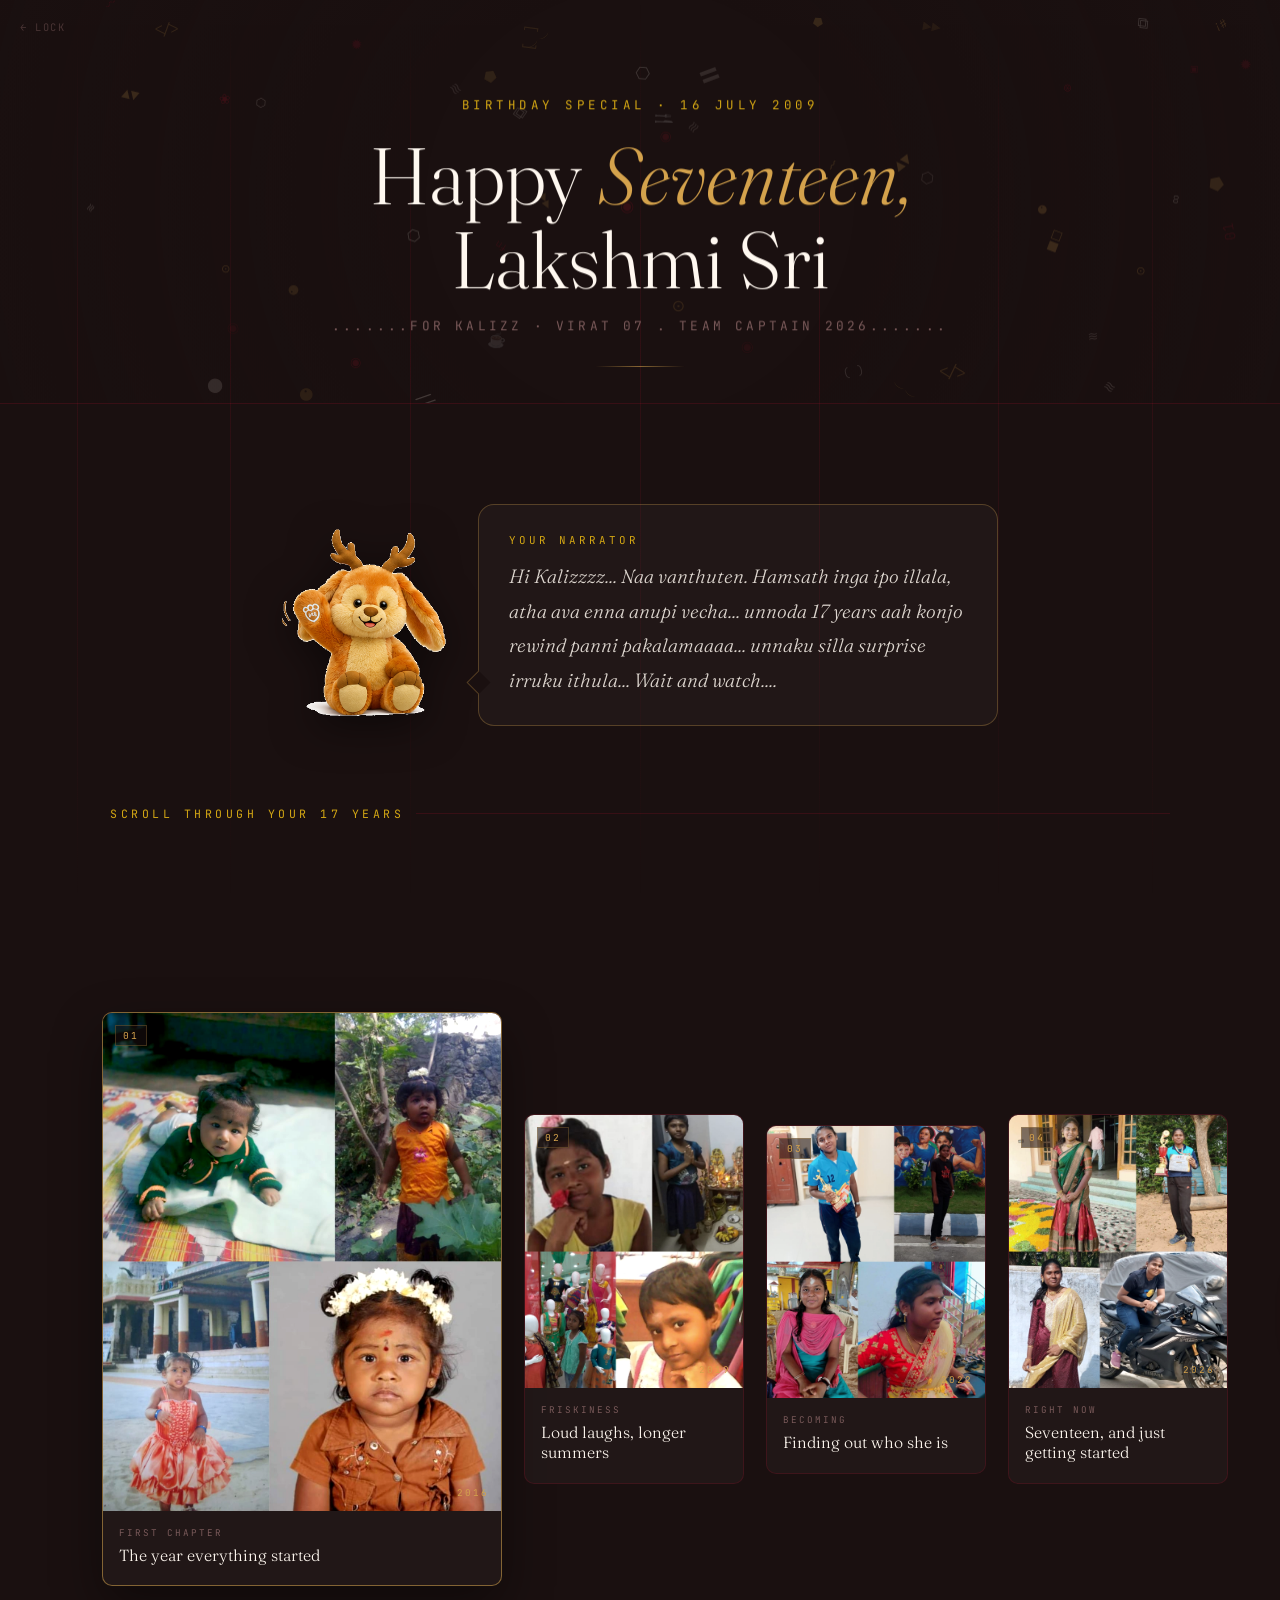
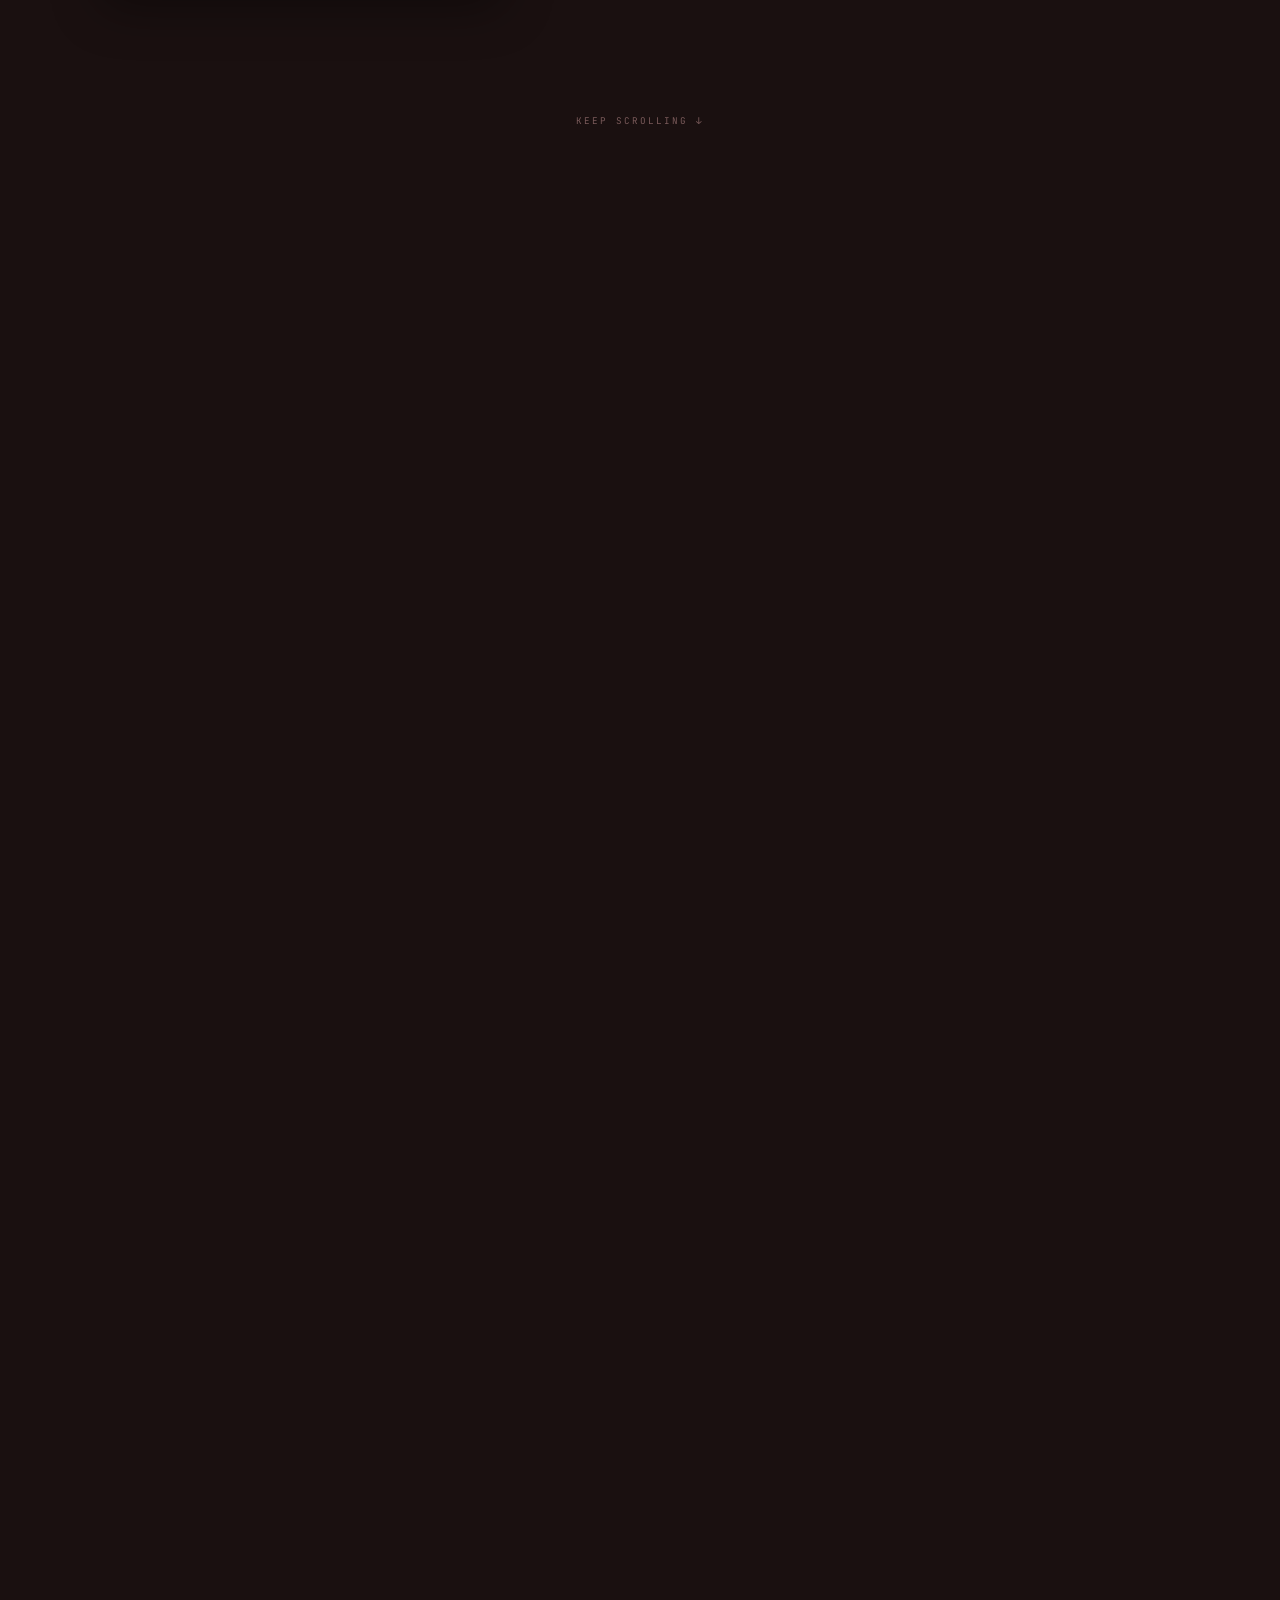
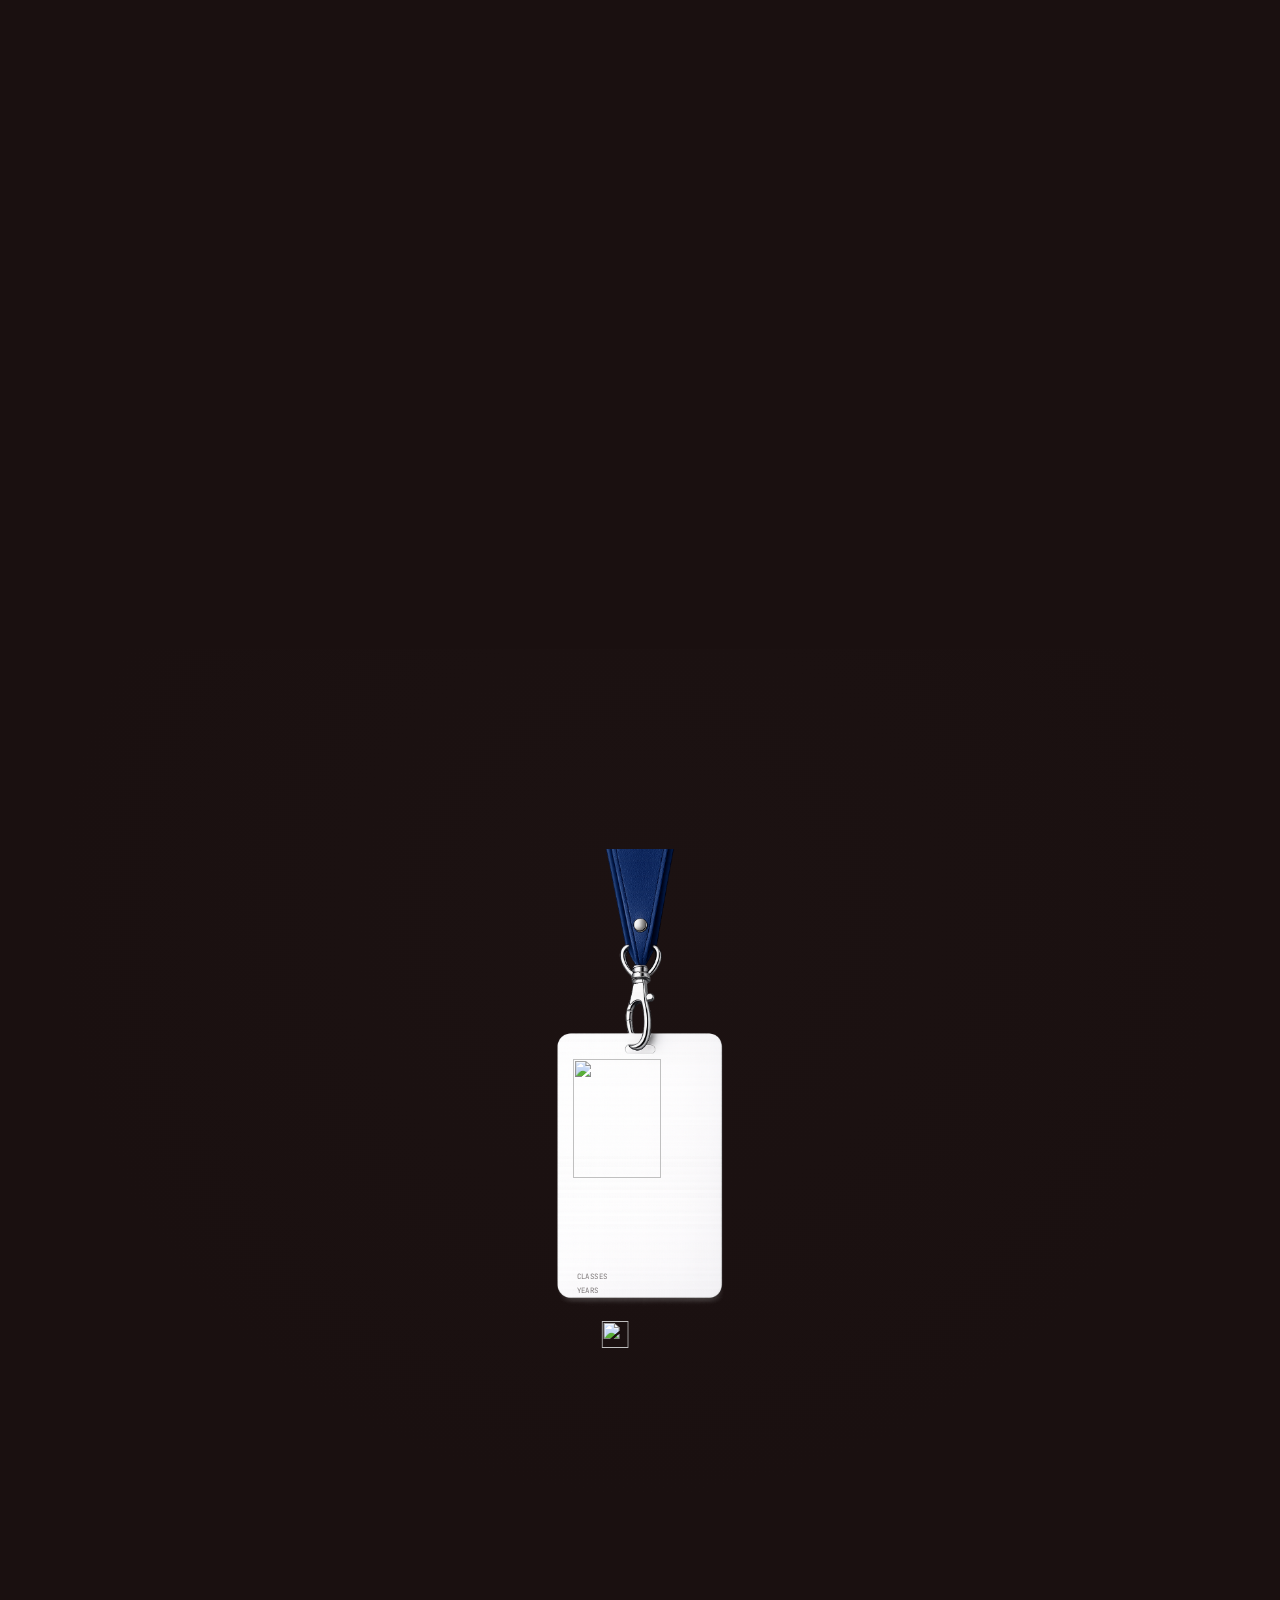
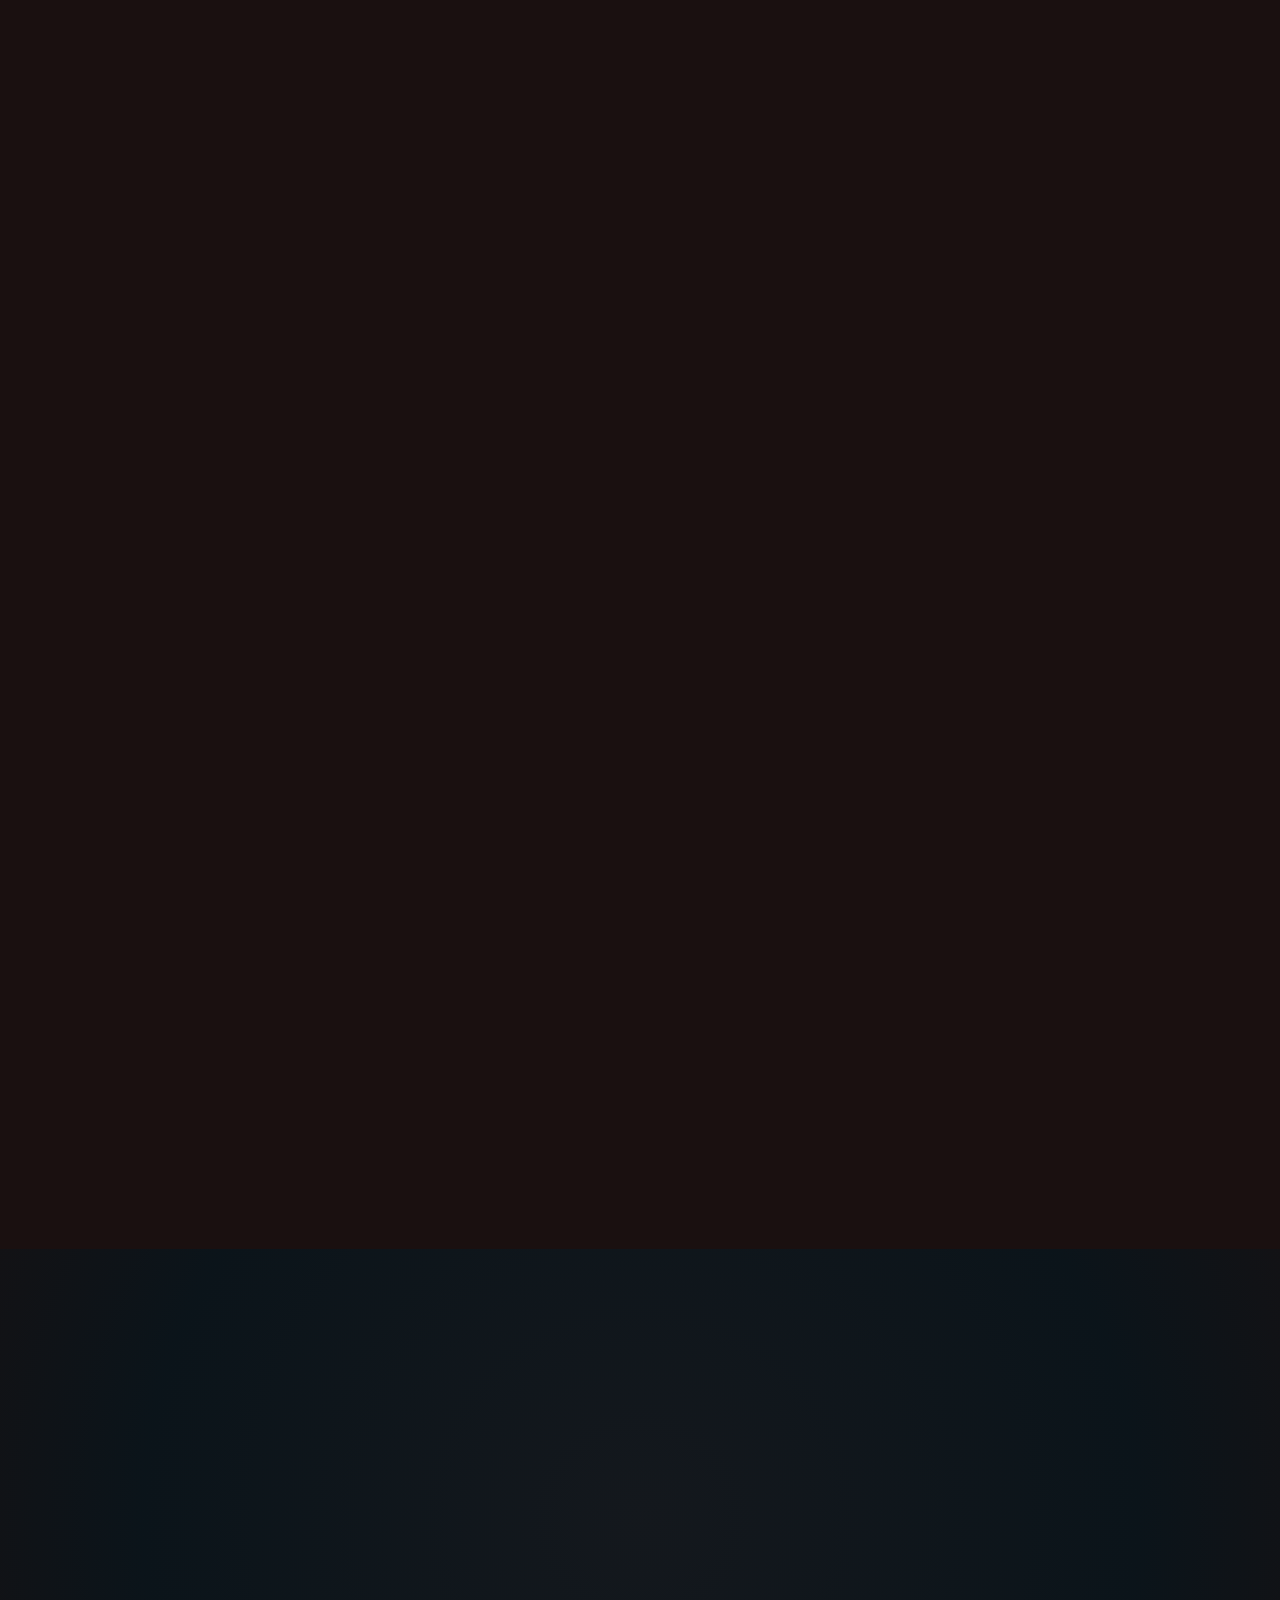
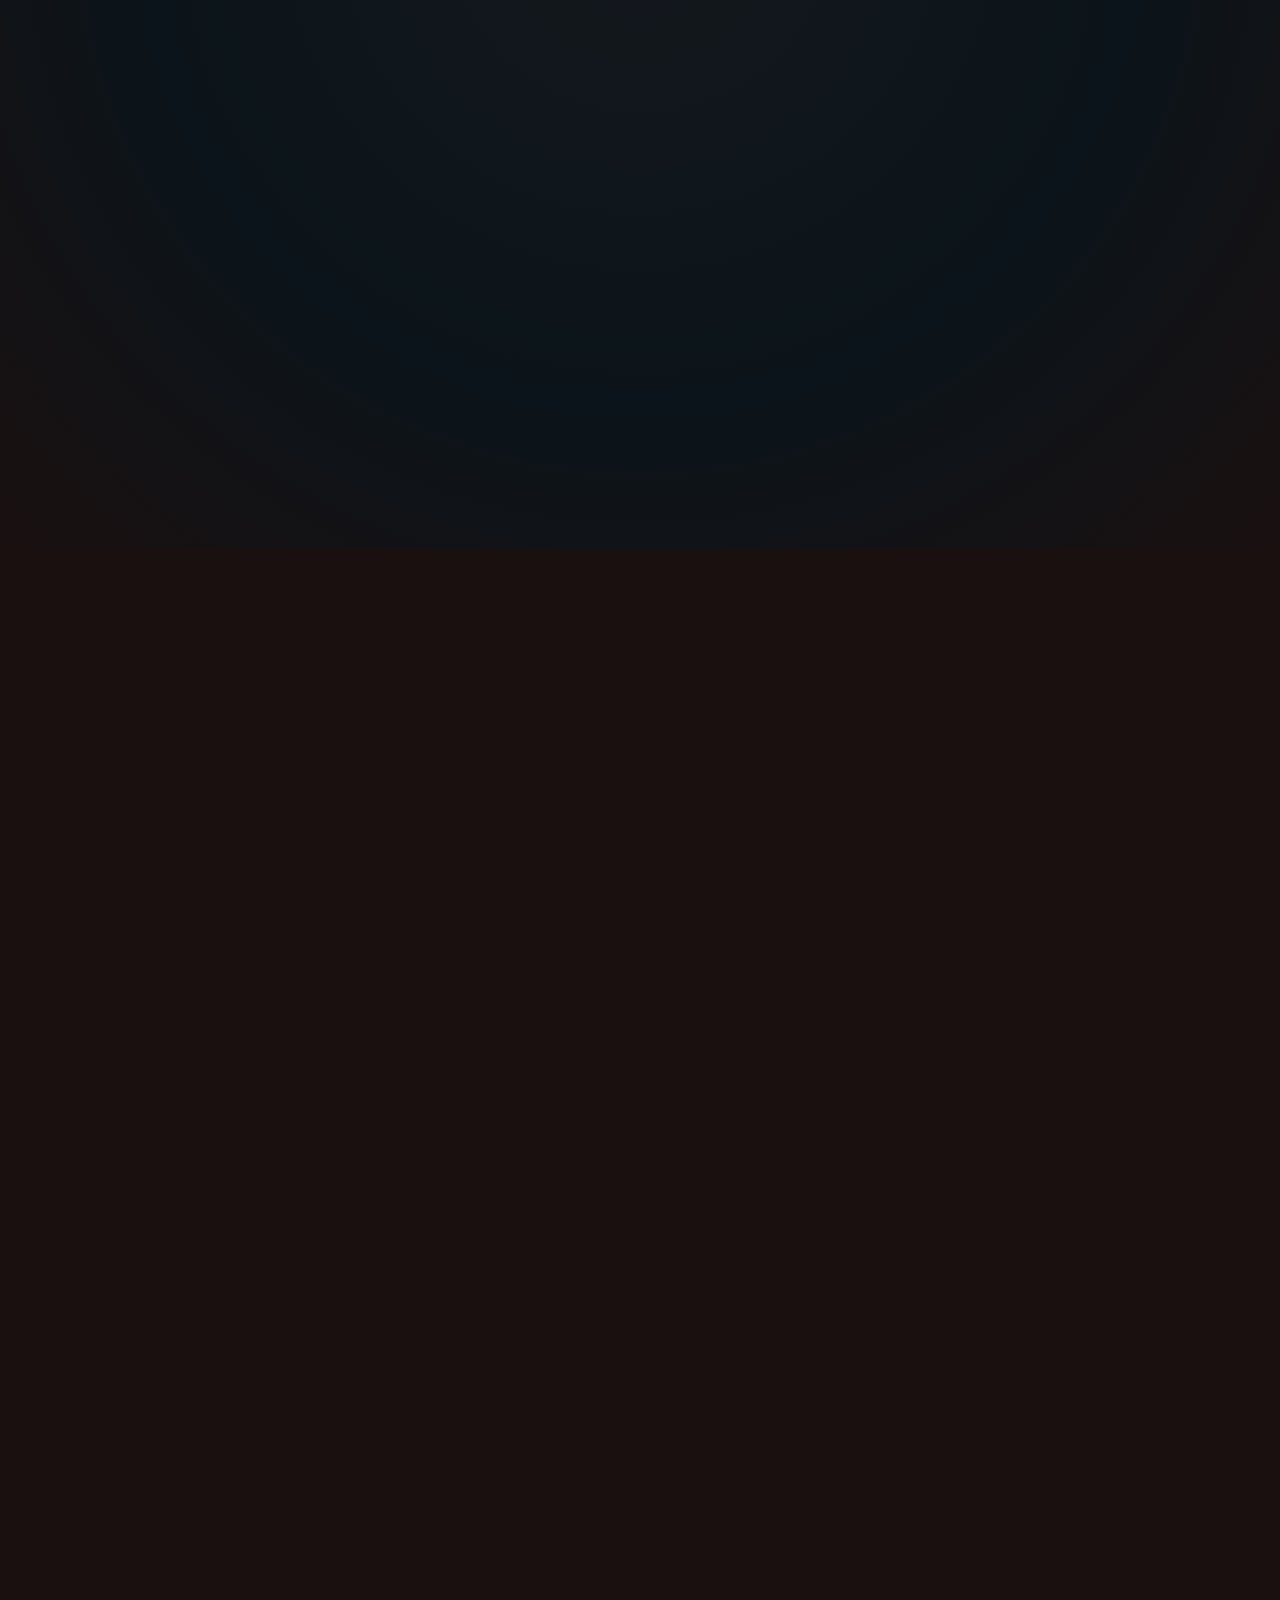
==== index.html @ 4087b94b "DRAFT12" ====
<!DOCTYPE html>
<html lang="en">
<head>
  <meta charset="UTF-8">
  <meta name="viewport" content="width=device-width, initial-scale=1.0">
  <title>Lakshmi Sri · Seventeen · Archive</title>
  <link rel="preconnect" href="https://fonts.googleapis.com">
  <link rel="preconnect" href="https://fonts.gstatic.com" crossorigin>
  <link href="https://fonts.googleapis.com/css2?family=Fraunces:ital,wght@0,300;0,400;1,300;1,400&family=JetBrains+Mono:wght@300;400&display=swap" rel="stylesheet">
  <style>
    * { margin: 0; padding: 0; box-sizing: border-box; }

    :root {
      --crimson:  #d4a714;
      --gold:     #D4A24C;
      --cream:    #FFF8F0;
      --dark:     #1a1010;
      --muted:    #7a5a5a;
      --sage:     #4F8F6A;
    }

    body {
      background: var(--dark);
      color: var(--cream);
      font-family: 'JetBrains Mono', monospace;
      min-height: 100vh;
      overflow-x: hidden;
    }

    /* ── Page fade in ── */
    body {
      animation: pageIn 0.8s ease both;
    }

    @keyframes pageIn {
      from { opacity: 0;  }
      to   { opacity: 1;  }
    }

    /* ── Ambient background threads ── */
    .bg-threads {
      position: fixed;
      inset: 0;
      pointer-events: none;
      z-index: 0;
    }

    .thread-line {
      position: absolute;
      width: 1px;
      background: linear-gradient(to bottom, transparent, rgba(179,18,46,0.15) 40%, rgba(179,18,46,0.08) 70%, transparent);
      animation: threadPulse 4s ease-in-out infinite;
    }

    @keyframes threadPulse {
      0%, 100% { opacity: 0.2; }
      50%       { opacity: 0.6; }
    }

    /* ── Header ── */
    header {
      position: relative;
      z-index: 10;
      text-align: center;
      padding: 80px 24px 52px;
      border-bottom: 1px solid rgba(179,18,46,0.2);
      overflow: hidden;
    }

    /* Canvas sits behind all header text */
    #header-canvas {
      position: absolute;
      inset: 0;
      width: 100%;
      height: 100%;
      z-index: 0;
      pointer-events: none; /* so text is still selectable */
    }

    /* All header text content sits above canvas */
    .header-inner {
      position: relative;
      z-index: 2;
      will-change: transform;
    }

    .header-eyebrow {
      font-size: 0.78rem;
      letter-spacing: 4.5px;
      text-transform: uppercase;
      color: var(--crimson);
      margin-bottom: 20px;
    }

    .header-title {
      font-family: 'Fraunces', Georgia, serif;
      font-size: clamp(2.8rem, 8vw, 5rem);
      font-weight: 300;
      color: var(--cream);
      line-height: 1.05;
      margin-bottom: 12px;
    }

    .header-title em {
      font-style: italic;
      color: var(--gold);
    }

    .header-sub {
      font-size: 0.8rem;
      letter-spacing: 3.2px;
      text-transform: uppercase;
      color: var(--muted);
      margin-top: 16px;
    }

    .header-divider {
      width: 90px;
      height: 1px;
      background: linear-gradient(to right, transparent, var(--gold), transparent);
      margin: 32px auto 0;
    }

    /* ── Main layout ── */
    main {
      position: relative;
      z-index: 10;
      max-width: 1140px;
      margin: 0 auto;
      padding: 76px 40px 120px;
    }

    /* ── Section label ── */
    .section-label {
      font-size: 0.72rem;
      letter-spacing: 3.5px;
      text-transform: uppercase;
      color: var(--crimson);
      margin-bottom: 34px;
      display: flex;
      align-items: center;
      gap: 12px;
    }

    .section-label::after {
      content: '';
      flex: 1;
      height: 1px;
      background: rgba(179,18,46,0.2);
    }

    /* ── Memory cards ── */
    .memory-grid {
      display: grid;
      grid-template-columns: repeat(auto-fill, minmax(320px, 1fr));
      gap: 28px;
      margin-bottom: 76px;
    }

    .memory-card {
      background: rgba(255,255,255,0.03);
      border: 1px solid rgba(179,18,46,0.2);
      border-radius: 12px;
      padding: 34px 32px;
      transition: border-color 0.3s, background 0.3s;
      position: relative;
      overflow: hidden;
      will-change: transform;
    }

    .memory-card::before {
      content: '';
      position: absolute;
      top: 0; left: 0;
      width: 2px;
      height: 100%;
      background: linear-gradient(to bottom, var(--crimson), transparent);
      opacity: 0;
      transition: opacity 0.3s;
    }

    .memory-card:hover {
      border-color: rgba(212,162,76,0.4);
      background: rgba(255,255,255,0.05);
    }

    .memory-card:hover::before { opacity: 1; }

    .card-number {
      font-size: 0.7rem;
      color: rgba(212,162,76,0.45);
      letter-spacing: 2.4px;
      margin-bottom: 16px;
    }

    .card-title {
      font-family: 'Fraunces', Georgia, serif;
      font-size: 1.5rem;
      font-weight: 300;
      color: var(--cream);
      margin-bottom: 14px;
      line-height: 1.3;
    }

    .card-body {
      font-family: 'Fraunces', Georgia, serif;
      font-style: italic;
      font-weight: 300;
      font-size: 1.05rem;
      color: rgba(255,248,240,0.6);
      line-height: 1.75;
      letter-spacing: 0.2px;
    }

    /* ── Letter block ── */
    .letter-block {
      border: 1px solid rgba(212,162,76,0.2);
      border-radius: 12px;
      padding: 56px 52px;
      background: rgba(212,162,76,0.03);
      margin-bottom: 76px;
      position: relative;
      will-change: transform;
    }

    .letter-block::before {
      content: '"';
      font-family: 'Fraunces', Georgia, serif;
      font-size: 7rem;
      color: rgba(179,18,46,0.08);
      position: absolute;
      top: -12px;
      left: 24px;
      line-height: 1;
      pointer-events: none;
    }

    .letter-text {
      font-family: 'Fraunces', Georgia, serif;
      font-size: 1.3rem;
      font-weight: 300;
      font-style: italic;
      color: rgba(255,248,240,0.72);
      line-height: 2;
      position: relative;
      z-index: 1;
    }

    .letter-sig {
      margin-top: 28px;
      font-size: 0.78rem;
      letter-spacing: 2.2px;
      color: var(--gold);
      text-align: right;
    }

    /* ── Timeline ── */
    .timeline {
      display: flex;
      flex-direction: column;
      gap: 0;
      margin-bottom: 76px;
    }

    .timeline-item {
      display: grid;
      grid-template-columns: 100px 1px 1fr;
      gap: 0 26px;
      position: relative;
    }

    .timeline-item + .timeline-item .timeline-dot-col::before {
      content: '';
      display: block;
      height: 100%;
      width: 1px;
      background: rgba(179,18,46,0.2);
      position: absolute;
      top: 0; left: 50%;
    }

    .timeline-year {
      font-size: 0.78rem;
      color: var(--muted);
      letter-spacing: 1.2px;
      padding: 6px 0;
      text-align: right;
    }

    .timeline-dot-col {
      display: flex;
      flex-direction: column;
      align-items: center;
      position: relative;
    }

    .timeline-dot {
      width: 9px;
      height: 9px;
      border-radius: 50%;
      background: var(--crimson);
      flex-shrink: 0;
      margin-top: 8px;
      z-index: 1;
    }

    .timeline-line {
      flex: 1;
      width: 1px;
      background: rgba(179,18,46,0.2);
    }

    .timeline-content {
      padding: 4px 0 40px;
      will-change: transform;
    }

    .timeline-title {
      font-family: 'Fraunces', Georgia, serif;
      font-size: 1.3rem;
      font-weight: 300;
      color: var(--cream);
      margin-bottom: 8px;
    }

    .timeline-note {
      font-size: 0.9rem;
      color: rgba(255,248,240,0.45);
      line-height: 1.75;
    }

    /* ── Footer ── */
    footer {
      position: relative;
      z-index: 10;
      text-align: center;
      padding: 32px 24px;
      border-top: 1px solid rgba(179,18,46,0.15);
    }

    .footer-text {
      font-size: 0.62rem;
      color: rgba(122,90,90,0.4);
      letter-spacing: 2px;
      text-transform: uppercase;
    }

    .footer-text span {
      color: rgba(212,162,76,0.35);
    }

    /* ── Back link ── */
    .back-link {
      position: fixed;
      top: 20px;
      left: 20px;
      z-index: 20;
      font-size: 0.65rem;
      color: rgba(122,90,90,0.5);
      text-decoration: none;
      letter-spacing: 1.5px;
      text-transform: uppercase;
      transition: color 0.2s;
    }

    .back-link:hover { color: var(--gold); }

    /* ── Video Section ── */
    .video-section {
      position: relative;
      z-index: 10;
      width: 100%;
      height: 100vh;
      background: #000;
      display: flex;
      align-items: center;
      justify-content: center;
      overflow: hidden;
    }

    .video-wrapper {
      position: relative;
      width: 100%;
      height: 100%;
      overflow: hidden;
    }

    .video-wrapper iframe {
      position: absolute;
      top: 50%;
      left: 50%;
      width: 100vw;
      height: 56.25vw;
      min-height: 100vh;
      min-width: 177.78vh;
      transform: translate(-50%, -50%);
      border: none;
      overflow: hidden;
    }

    /* ── Jackalope Narrator Section ── */
    .narrator-section {
      position: relative;
      z-index: 10;
      max-width: 1140px;
      margin: 0 auto;
      padding: 100px 40px 80px;
      display: flex;
      align-items: flex-end;
      justify-content: center;
      gap: 26px;
      flex-wrap: wrap;
    }

    .narrator-figure {
      flex-shrink: 0;
      width: 170px;
      height: 206px;
      position: relative;
      opacity: 0;
      transform: translateX(-60px) translateY(30px) rotate(-6deg);
      transition: opacity 0.9s cubic-bezier(0.22, 1, 0.36, 1),
                  transform 0.9s cubic-bezier(0.22, 1, 0.36, 1);
    }

    .narrator-section.in-view .narrator-figure {
      opacity: 1;
      transform: translateX(0) translateY(0) rotate(0deg);
    }

    .narrator-figure img {
      width: 100%;
      height: 100%;
      object-fit: contain;
      filter: drop-shadow(0 10px 20px rgba(0,0,0,0.5));
      animation: narratorBob 3.4s ease-in-out infinite;
      animation-play-state: paused;
    }

    .narrator-section.in-view .narrator-figure img {
      animation-play-state: running;
    }

    @keyframes narratorBob {
      0%, 100% { transform: translateY(0) rotate(-1.5deg); }
      50%       { transform: translateY(-8px) rotate(1.5deg); }
    }

    .narrator-bubble {
      position: relative;
      max-width: 520px;
      background: rgba(255,255,255,0.03);
      border: 1px solid rgba(212,162,76,0.3);
      border-radius: 16px;
      padding: 28px 30px;
      opacity: 0;
      transform: translateX(40px) translateY(20px);
      transition: opacity 0.9s cubic-bezier(0.22, 1, 0.36, 1) 0.2s,
                  transform 0.9s cubic-bezier(0.22, 1, 0.36, 1) 0.2s;
    }

    .narrator-section.in-view .narrator-bubble {
      opacity: 1;
      transform: translateX(0) translateY(0);
    }

    .narrator-bubble::before {
      content: '';
      position: absolute;
      left: -9px;
      bottom: 34px;
      width: 16px;
      height: 16px;
      background: var(--dark);
      border-left: 1px solid rgba(212,162,76,0.3);
      border-bottom: 1px solid rgba(212,162,76,0.3);
      transform: rotate(45deg);
    }

    .narrator-label {
      font-size: 0.68rem;
      letter-spacing: 3px;
      text-transform: uppercase;
      color: var(--crimson);
      margin-bottom: 12px;
    }

    .narrator-text {
      font-family: 'Fraunces', Georgia, serif;
      font-size: 1.2rem;
      font-weight: 300;
      font-style: italic;
      color: rgba(255,248,240,0.85);
      line-height: 1.8;
    }

    @media (max-width: 560px) {
      .narrator-section {
        flex-direction: column;
        align-items: center;
        padding: 70px 20px 50px;
      }
      .narrator-figure {
        transform: translateY(30px) scale(0.9);
      }
      .narrator-section.in-view .narrator-figure {
        transform: translateY(0) scale(1);
      }
      .narrator-bubble {
        transform: translateY(20px);
      }
      .narrator-section.in-view .narrator-bubble {
        transform: translateY(0);
      }
      .narrator-bubble::before {
        left: 50%;
        top: -9px;
        bottom: auto;
        margin-left: -8px;
        border-left: 1px solid rgba(212,162,76,0.3);
        border-bottom: none;
        border-top: 1px solid rgba(212,162,76,0.3);
        transform: rotate(45deg);
      }
    }

    @media (max-width: 480px) {
      .letter-block { padding: 28px 20px; }
      .timeline-item { grid-template-columns: 56px 1px 1fr; }
    }

    /* ── Photo Gallery Section: pinned, scroll-driven horizontal reel ── */
    .gallery-section {
      margin-bottom: 0;
    }

    .gallery-pin {
      position: relative;
      z-index: 5;
    }

    .gallery-sticky {
      position: sticky;
      top: 0;
      height: 100vh;
      width: 100%;
      overflow: hidden;
      display: flex;
      align-items: center;
      opacity: 0;
      transition: opacity 0.6s ease;
    }

    .gallery-sticky.awake {
      opacity: 1;
    }

    .gallery-track {
      display: flex;
      align-items: center;
      gap: 22px;
      padding: 0 8vw;
      will-change: transform;
    }

    .photo-card {
      flex: 0 0 auto;
      width: clamp(150px, 34vw, 220px);
      background: rgba(255,255,255,0.03);
      border: 1px solid rgba(179,18,46,0.2);
      border-radius: 10px;
      overflow: hidden;
      transition: width 0.6s cubic-bezier(0.22, 1, 0.36, 1),
                  border-color 0.4s ease,
                  box-shadow 0.4s ease;
    }

    .photo-card.active {
      width: clamp(240px, 58vw, 400px);
      border-color: rgba(212,162,76,0.55);
      box-shadow: 0 20px 50px rgba(0,0,0,0.4);
    }

    .photo-frame {
      position: relative;
      aspect-ratio: 4/5;
      overflow: hidden;
      background: linear-gradient(160deg, rgba(179,18,46,0.25), rgba(26,16,16,0.9));
    }

    .photo-frame img {
      width: 100%;
      height: 100%;
      object-fit: cover;
      display: block;
      filter: saturate(0.85) contrast(1.05);
      transition: filter 0.6s ease;
    }

    .photo-card.active .photo-frame img {
      filter: saturate(1) contrast(1.1);
    }

    .photo-idx {
      position: absolute;
      top: 12px;
      left: 12px;
      font-size: 0.6rem;
      letter-spacing: 2px;
      color: var(--gold);
      background: rgba(26,16,16,0.55);
      padding: 3px 7px;
      border: 1px solid rgba(212,162,76,0.25);
    }

    .photo-year {
      position: absolute;
      bottom: 12px;
      right: 12px;
      font-size: 0.58rem;
      letter-spacing: 2px;
      text-transform: uppercase;
      color: var(--gold);
    }

    .photo-caption {
      padding: 16px 16px 20px;
    }

    .photo-caption .tag {
      font-size: 0.58rem;
      letter-spacing: 2px;
      text-transform: uppercase;
      color: var(--muted);
      display: block;
      margin-bottom: 6px;
    }

    .photo-caption h3 {
      font-family: 'Fraunces', Georgia, serif;
      font-weight: 300;
      font-size: 1rem;
      line-height: 1.3;
      color: var(--cream);
    }

    .gallery-hint {
      position: absolute;
      left: 0;
      right: 0;
      bottom: 22px;
      text-align: center;
      font-size: 0.58rem;
      letter-spacing: 2px;
      text-transform: uppercase;
      color: var(--muted);
      animation: hintPulse 2.4s ease-in-out infinite;
      pointer-events: none;
    }

    @keyframes hintPulse {
      0%, 100% { opacity: 0.4; }
      50%      { opacity: 0.9; }
    }

    /* ── Gift box: last item in the gallery track ── */
    .gift-card {
      flex: 0 0 auto;
      width: clamp(150px, 34vw, 220px);
      display: flex;
      flex-direction: column;
      align-items: center;
      justify-content: center;
      gap: 16px;
      transition: width 0.6s cubic-bezier(0.22, 1, 0.36, 1);
    }

    .gift-card.active {
      width: clamp(240px, 58vw, 400px);
    }

    .gift-box {
      position: relative;
      width: 118px;
      height: 112px;
      background: none;
      border: none;
      padding: 0;
      cursor: pointer;
      -webkit-tap-highlight-color: transparent;
      transition: transform 0.6s cubic-bezier(0.22, 1, 0.36, 1);
    }

    .gift-card.active .gift-box {
      transform: scale(1.45);
    }

    .gift-base {
      position: absolute;
      left: 0; right: 0; bottom: 0;
      height: 72px;
      background: linear-gradient(160deg, var(--crimson), #7a0c1f);
      border: 1px solid rgba(212,162,76,0.4);
      border-radius: 6px;
      box-shadow: 0 10px 24px rgba(179,18,46,0.25);
      transition: transform 0.3s ease;
    }

    .gift-lid {
      position: absolute;
      left: -6px; right: -6px;
      top: 26px;
      height: 22px;
      background: linear-gradient(160deg, #c8163a, var(--crimson));
      border: 1px solid rgba(212,162,76,0.5);
      border-radius: 6px;
      transform-origin: 50% 100%;
      transition: transform 0.5s cubic-bezier(0.34,1.56,0.64,1), opacity 0.4s ease;
    }

    .gift-ribbon-v {
      position: absolute;
      left: 50%; top: 26px; bottom: 0;
      width: 10px;
      margin-left: -5px;
      background: var(--gold);
      opacity: 0.9;
    }

    .gift-ribbon-h {
      position: absolute;
      left: 0; right: 0; top: 32px;
      height: 10px;
      background: var(--gold);
      opacity: 0.9;
    }

    .gift-bow {
      position: absolute;
      left: 50%; top: 6px;
      width: 30px; height: 18px;
      margin-left: -15px;
    }
    .gift-bow::before,
    .gift-bow::after {
      content: '';
      position: absolute;
      top: 0;
      width: 15px; height: 15px;
      background: var(--gold);
      border-radius: 50% 50% 50% 0;
    }
    .gift-bow::before { left: 0; transform: rotate(-45deg); }
    .gift-bow::after { right: 0; transform: rotate(45deg) scaleX(-1); }

    .gift-box:hover .gift-base,
    .gift-box:focus-visible .gift-base { transform: translateY(-3px); }

    .gift-box:hover .gift-lid,
    .gift-box:focus-visible .gift-lid { transform: translateY(-4px) rotate(-6deg); }

    .gift-box.opened .gift-lid {
      transform: translateY(-50px) rotate(-38deg);
      opacity: 0;
    }

    .gift-box.opened .gift-base {
      animation: giftPop 0.5s ease;
    }

    @keyframes giftPop {
      0%   { transform: scale(1); }
      40%  { transform: scale(1.06); }
      100% { transform: scale(1); }
    }

    .gift-hint {
      font-size: 0.6rem;
      letter-spacing: 2px;
      text-transform: uppercase;
      color: var(--muted);
      text-align: center;
      animation: giftPulse 2.4s ease-in-out infinite;
    }

    @keyframes giftPulse {
      0%, 100% { opacity: 0.55; }
      50%      { opacity: 1; }
    }

    /* ── Gift video modal ── */
    .gift-modal {
      position: fixed;
      inset: 0;
      z-index: 100;
      display: flex;
      align-items: center;
      justify-content: center;
      padding: 24px;
      opacity: 0;
      pointer-events: none;
      transition: opacity 0.35s ease;
      overflow-y: auto;
    }

    .gift-modal.open {
      opacity: 1;
      pointer-events: auto;
    }

    .gift-modal-backdrop {
      position: fixed;
      inset: 0;
      background: rgba(10,4,4,0.82);
      backdrop-filter: blur(4px);
    }

    .gift-modal-panel {
      position: relative;
      z-index: 2;
      width: min(94vw, 900px);
      max-height: calc(100vh - 48px);
      overflow: auto;
      margin: auto;
      background: var(--dark);
      border: 1px solid rgba(212,162,76,0.35);
      border-radius: 12px;
      padding: 18px;
      display: flex;
      flex-direction: column;
      align-items: center;
      justify-content: center;
      transform: translateY(24px) scale(0.97);
      transition: transform 0.35s cubic-bezier(0.16,1,0.3,1);
    }

    /* new wrapper for the scrollable inner content */
    .gift-modal-inner {
      width: 100%;
      max-height: calc(100vh - 48px);
      overflow: auto;
      display: flex;
      flex-direction: column;
      align-items: center;
    }
    .gift-modal.open .gift-modal-panel {
      transform: translateY(0) scale(1);
    }

    .gift-modal-close {
      position: absolute;
      top: -14px;
      right: -14px;
      width: 32px; height: 32px;
      border-radius: 50%;
      background: var(--dark);
      border: 1px solid rgba(212,162,76,0.4);
      color: var(--cream);
      font-size: 0.8rem;
      cursor: pointer;
      display: flex;
      align-items: center;
      justify-content: center;
      transition: border-color 0.2s ease, color 0.2s ease;
    }

    .gift-modal-close:hover {
      border-color: var(--gold);
      color: var(--gold);
    }

    /* ── Gift video player wrapper ──
         The YouTube IFrame API replaces the inner #giftVideo div with
         its own <iframe>, and that generated iframe does NOT reliably
         inherit any class we put on the original div. So instead of
         styling the div directly, we size a stable wrapper around it
         and target "any iframe inside it" — this way it doesn't matter
         what attributes YouTube's own iframe ends up with. */
    .gift-video-wrap {
      position: relative;
      width: min(860px, 100%);
      height: min(60vh, calc(100vh - 210px));
      margin: 0 auto;
      border-radius: 8px;
      overflow: hidden;
      background: #000;
    }

    .gift-video-wrap video,
    .gift-video-wrap iframe {
      position: absolute;
      inset: 0;
      width: 100% !important;
      height: 100% !important;
      border: none;
      display: block;
      background: #000;
    }

    .sib-video-wrap {
  position: relative;
  width: 100%;
  height: 100%;
  border-radius: 16px;
  overflow: hidden;
  background: #000;
  box-shadow: 0 30px 70px rgba(0,0,0,0.6);
}
.sib-video-wrap iframe {
  position: absolute;
  inset: 0;
  width: 100% !important;
  height: 100% !important;
  border: none;
}

    .gift-video-wrap video {
      width: 100%;
      height: 100%;
      object-fit: cover;
      display: block;
    }

    .gift-modal-caption {
      margin-top: 14px;
      text-align: center;
      font-size: 0.62rem;
      letter-spacing: 2px;
      text-transform: uppercase;
      color: var(--muted);
    }

    /* ── Shared mute-toggle button style (gift box, family envelope, siblings flip) ── */
    .mute-toggle-btn {
      margin-top: 10px;
      background: rgba(212,162,76,0.12);
      border: 1px solid rgba(212,162,76,0.35);
      color: var(--gold);
      font-family: 'JetBrains Mono', monospace;
      font-size: 0.62rem;
      letter-spacing: 1.5px;
      text-transform: uppercase;
      padding: 8px 16px;
      border-radius: 20px;
      cursor: pointer;
      transition: background 0.2s, color 0.2s;
    }
    .mute-toggle-btn:hover { background: rgba(212,162,76,0.22); }
    .mute-toggle-btn.is-unmuted { color: var(--cream); border-color: rgba(255,248,240,0.4); }

    /* ══════════════════════════════════════════════════
       ── WhatsApp floating action button ──
       ══════════════════════════════════════════════════ */
    .wa-fab {
      position: fixed;
      right: 22px;
      bottom: 22px;
      width: 58px;
      height: 58px;
      border-radius: 50%;
      background: #25D366;
      border: none;
      display: flex;
      align-items: center;
      justify-content: center;
      cursor: pointer;
      z-index: 90;
      opacity: 0;
      transform: scale(0.4) translateY(20px);
      pointer-events: none;
      box-shadow: 0 6px 20px rgba(0,0,0,0.45);
      transition: opacity 0.5s cubic-bezier(0.16,1,0.3,1),
                  transform 0.5s cubic-bezier(0.16,1,0.3,1);
    }

    .wa-fab.show {
      opacity: 1;
      transform: scale(1) translateY(0);
      pointer-events: auto;
      animation: waFabPulse 2.4s ease-in-out infinite;
    }

    @keyframes waFabPulse {
      0%, 100% { box-shadow: 0 6px 20px rgba(0,0,0,0.45), 0 0 0 0 rgba(37,211,102,0.45); }
      50%      { box-shadow: 0 6px 20px rgba(0,0,0,0.45), 0 0 0 12px rgba(37,211,102,0); }
    }

    .wa-fab svg { width: 29px; height: 29px; }

    .wa-fab-badge {
      position: absolute;
      top: -3px; right: -3px;
      width: 17px; height: 17px;
      background: var(--crimson);
      border: 2px solid var(--dark);
      border-radius: 50%;
      font-size: 0.5rem;
      color: #fff;
      display: flex;
      align-items: center;
      justify-content: center;
      font-family: 'JetBrains Mono', monospace;
    }

    /* ══════════════════════════════════════════════════
       ── Cinematic scroll-driven story section ──
       ══════════════════════════════════════════════════ */
    .story-section {
      position: relative;
      z-index: 10;
    }

    .story-pin {
      position: relative;
      height: 860vh;
    }

    .story-sticky {
      position: sticky;
      top: 0;
      height: 100vh;
      width: 100%;
      overflow: hidden;
      background: radial-gradient(ellipse at 50% 30%, #14181d 0%, #0b141a 55%, var(--dark) 100%);
    }

    .story-layer {
      position: absolute;
      inset: 0;
      display: flex;
      align-items: center;
      justify-content: center;
    }

    .story-flash-group {
      display: flex;
      align-items: center;
      gap: 22px;
      opacity: 0;
      transform: translateY(24px) scale(0.92);
    }

    .flash-card {
      display: flex;
      align-items: center;
      gap: 14px;
      background: #202c33;
      border-radius: 16px;
      padding: 16px 22px;
      box-shadow: 0 20px 50px rgba(0,0,0,0.5);
      border: 1px solid rgba(255,255,255,0.06);
    }

    .flash-icon {
      width: 44px; height: 44px;
      border-radius: 50%;
      background: #25D366;
      display: flex;
      align-items: center;
      justify-content: center;
      flex-shrink: 0;
    }

    .flash-icon svg { width: 24px; height: 24px; fill: #fff; }

    .flash-text .flash-title {
      color: #fff;
      font-family: 'Fraunces', Georgia, serif;
      font-size: 1.02rem;
      font-weight: 600;
      margin-bottom: 3px;
      white-space: nowrap;
    }

    .flash-text .flash-sub {
      color: #8696a0;
      font-size: 0.72rem;
      letter-spacing: 0.5px;
    }

    .volleyball-wrap {
      width: 76px;
      height: 76px;
      position: relative;
    }

    .volleyball-cursor {
      width: 100%;
      height: 100%;
      position: relative;
    }

    .volleyball {
      width: 100%;
      height: 100%;
      position: relative;
      display: flex;
      align-items: center;
      justify-content: center;
      filter: drop-shadow(0 12px 24px rgba(0, 0, 0, 0.5));
    }

    .volleyball img,
    .volleyball-img {
      width: 100%;
      height: 100%;
      display: block;
      object-fit: contain;
      pointer-events: none;
      user-select: none;
      -webkit-user-drag: none;
      will-change: transform;
    }

    .wa-chat-screen {
      position: relative;
      z-index: 1;
      width: min(680px, 94vw);
      max-height: min(88vh, 820px);
      display: flex;
      flex-direction: column;
      border-radius: 16px;
      overflow: hidden;
      background: #0b141a;
      box-shadow: 0 30px 90px rgba(0,0,0,0.6);
      opacity: 0;
      transform: translateY(30px) scale(0.96);
    }

    .wa-chat-header {
      display: flex;
      align-items: center;
      gap: 14px;
      background: #202c33;
      padding: 14px 18px;
      border-bottom: 1px solid rgba(255,255,255,0.06);
      flex-shrink: 0;
    }

    .wa-chat-back {
      color: #8696a0;
      font-size: 1.3rem;
      line-height: 1;
      flex-shrink: 0;
    }

    .wa-chat-avatar {
      width: 42px;
      height: 42px;
      border-radius: 50%;
      overflow: hidden;
      flex-shrink: 0;
      background: linear-gradient(160deg, var(--crimson), #7a0c1f);
      display: flex;
      align-items: center;
      justify-content: center;
    }

    .wa-chat-avatar img {
      width: 100%;
      height: 100%;
      object-fit: contain;
      padding: 7px;
    }

    .wa-chat-titles {
      flex: 1;
      min-width: 0;
    }

    .wa-chat-title {
      font-family: 'Fraunces', Georgia, serif;
      font-size: 1.02rem;
      font-weight: 600;
      color: #fff;
      white-space: nowrap;
      overflow: hidden;
      text-overflow: ellipsis;
    }

    .wa-chat-sub {
      font-size: 0.7rem;
      color: #8696a0;
      margin-top: 2px;
      white-space: nowrap;
      overflow: hidden;
      text-overflow: ellipsis;
    }

    .wa-chat-icons {
      display: flex;
      gap: 18px;
      flex-shrink: 0;
    }

    .wa-chat-icons svg { width: 19px; height: 19px; fill: #8696a0; }

    .wa-chat-body {
      padding: 26px 24px;
      display: flex;
      flex-direction: column;
      gap: 22px;
      background:
        linear-gradient(rgba(11,20,26,0.95), rgba(11,20,26,0.95)),
        repeating-linear-gradient(135deg, rgba(255,255,255,0.012) 0 2px, transparent 2px 42px);
      overflow-y: auto;
      overflow-x: hidden;
      overflow-anchor: none;
      scrollbar-width: thin;
      scrollbar-color: rgba(212,162,76,0.4) transparent;
    }

    .wa-chat-body::-webkit-scrollbar { width: 6px; }
    .wa-chat-body::-webkit-scrollbar-track { background: transparent; }
    .wa-chat-body::-webkit-scrollbar-thumb {
      background: rgba(212,162,76,0.35);
      border-radius: 3px;
    }

    .story-cards {
      display: flex;
      flex-direction: column;
      gap: 26px;
    }

    .story-card {
      display: flex;
      align-items: flex-start;
      gap: 14px;
      opacity: 0;
      transform: translateY(16px);
    }

    .story-dp {
      width: 56px; height: 56px;
      border-radius: 50%;
      overflow: hidden;
      flex-shrink: 0;
      border: 2px solid rgba(212,162,76,0.35);
      margin-top: 4px;
    }

    .story-dp img { width: 100%; height: 100%; object-fit: cover; }

    .story-bubble {
      position: relative;
      background: #202c33;
      border-radius: 14px;
      padding: 14px 18px;
      width: 74px;
      max-width: 100%;
      overflow: hidden;
      white-space: nowrap;
    }

    .story-bubble::before {
      content: '';
      position: absolute;
      left: -8px; top: 18px;
      border-top: 8px solid transparent;
      border-bottom: 8px solid transparent;
      border-right: 8px solid #202c33;
    }

    .story-bubble-name {
      font-family: 'Fraunces', Georgia, serif;
      font-weight: 600;
      color: var(--gold);
      font-size: 0.95rem;
      white-space: nowrap;
    }

    .story-bubble-text {
      font-family: 'JetBrains Mono', monospace;
      font-size: 0.82rem;
      line-height: 1.6;
      color: #d1d7db;
      opacity: 0;
      margin-top: 6px;
      white-space: normal;
    }

    .story-videos {
      position: relative;
      width: clamp(220px, 34vw, 420px);
      height: clamp(320px, 58vw, 620px);
    }

    .story-video {
      position: absolute;
      inset: 0;
      width: 100%;
      height: 100%;
      object-fit: cover;
      border-radius: 16px;
      box-shadow: 0 30px 70px rgba(0,0,0,0.6);
      opacity: 0;
      background: #000;
      transform: scale(0.35);
    }

    .wa-bg-figure {
      position: absolute;
      inset: 0;
      z-index: 0;
      pointer-events: none;
      opacity: 0;
      overflow: hidden;
    }

    .wa-bg-figure img {
      width: 100%;
      height: 100%;
      object-fit: cover;
      display: block;
    }

    @media (max-width: 560px) {
      .wa-chat-screen { width: 96vw; max-height: 82vh; }
      .story-videos { width: 62vw; height: 44vh; }
    }

    /* ── Siblings to Friends: pinned vertical scroll section ── */
    .siblings-section { position: relative; z-index: 10; }

    .siblings-pin { position: relative; height: 480vh; }

    .siblings-sticky {
      position: sticky;
      top: 0;
      height: 100vh;
      width: 100%;
      overflow: hidden;
      background: radial-gradient(ellipse at 50% 40%, #201313 0%, var(--dark) 70%);
      display: flex;
      align-items: center;
      justify-content: center;
    }

    .siblings-title-wrap {
      position: absolute;
      top: 28px;
      left: 0;
      right: 0;
      z-index: 3;
      text-align: center;
      padding: 0 24px;
    }

    .siblings-title {
      font-family: 'Fraunces', Georgia, serif;
      font-weight: 300;
      font-size: clamp(2.1rem, 6vw, 3.6rem);
      color: var(--cream);
      line-height: 1.1;
    }

    .siblings-title em { font-style: italic; color: var(--gold); }

    .siblings-subtitle {
      margin-top: 12px;
      font-size: 0.72rem;
      letter-spacing: 3.5px;
      text-transform: uppercase;
      color: var(--crimson);
      opacity: 0.85;
      transition: opacity 0.3s;
      background: rgba(26,16,16,0.55);
      display: inline-block;
      padding: 4px 14px;
      border-radius: 20px;
    }

    .siblings-columns {
      position: relative;
      z-index: 2;
      display: flex;
      gap: 20px;
      width: min(1000px, 92vw);
      height: 68vh;
      margin-top: 110px;
      overflow: hidden;
      mask-image: linear-gradient(to bottom, transparent, black 8%, black 94%, transparent);
      -webkit-mask-image: linear-gradient(to bottom, transparent, black 8%, black 94%, transparent);
    }

    .sib-col { flex: 1; display: flex; flex-direction: column; gap: 20px; will-change: transform; }
    .sib-col-mid { margin-top: -130px; }
    .sib-photo {
      flex-shrink: 0;
      width: 100%;
      aspect-ratio: 3/4;
      border-radius: 12px;
      overflow: hidden;
      border: 1px solid rgba(179,18,46,0.25);
      background: linear-gradient(160deg, rgba(179,18,46,0.2), rgba(26,16,16,0.9));
    }

    .sib-photo img { width: 100%; height: 100%; object-fit: cover; filter: saturate(0.85) contrast(1.05); }

    .siblings-video-stage {
      position: absolute;
      inset: 0;
      z-index: 4;
      display: flex;
      flex-direction: column;
      align-items: center;
      justify-content: center;
      gap: 22px;
      opacity: 0;
      pointer-events: none;
    }

    .siblings-video-title {
      font-family: 'Fraunces', Georgia, serif;
      font-weight: 300;
      font-size: clamp(1.8rem, 5vw, 3rem);
      color: var(--cream);
      text-align: center;
    }

    .siblings-video-title em { font-style: italic; color: var(--gold); }

    /* ── Siblings flip-card: video 1 plays, then flips in 3D to video 2 ── */
    .sib-flip {
      width: min(820px, 94vw);
      max-height: 78vh;
      aspect-ratio: 16/9;
      perspective: 1600px;
    }

    .sib-flip-inner {
      position: relative;
      width: 100%;
      height: 100%;
      transform-style: preserve-3d;
      transition: transform 1s cubic-bezier(0.65,0,0.35,1);
      border-radius: 16px;
      box-shadow: 0 30px 70px rgba(0,0,0,0.6);
    }

    .sib-flip-inner.flipped { transform: rotateY(180deg); }

    .sib-flip-face {
      position: absolute;
      inset: 0;
      width: 100%;
      height: 100%;
      object-fit: cover;
      border-radius: 16px;
      border: 1px solid rgba(212,162,76,0.3);
      background: #000;
      backface-visibility: hidden;
      cursor: pointer;
    }

    .sib-flip-back { transform: rotateY(180deg); }

    .siblings-video-hint {
      font-size: 0.6rem;
      letter-spacing: 2px;
      text-transform: uppercase;
      color: var(--muted);
    }

    @media (max-width: 640px) {
      .siblings-columns { gap: 12px; height: 60vh; width: 94vw; margin-top: 96px; }
      .sib-col { gap: 12px; }
      .sib-col-mid { margin-top: -75px; }
      .siblings-title-wrap { top: 20px; }
    }

    .final-video-section {
      position: relative;
      z-index: 10;
      width: 100%;
      height: 100vh;
      display: flex;
      align-items: center;
      justify-content: center;
      background: #000;
      overflow: hidden;
      padding: 0;
    }

   .final-video-inner {
      position: relative;
      width: 100%;
      height: 100%;
      display: flex;
      flex-direction: column;
      align-items: center;
      justify-content: center;
      gap: 20px;
      opacity: 0;
      transform: translateY(140px);
      transition: opacity 1.1s cubic-bezier(0.16,1,0.3,1),
                  transform 1.1s cubic-bezier(0.16,1,0.3,1);
    }

    .final-video-section.in-view .final-video-inner {
      opacity: 1;
      transform: translateY(0);
    }

    .final-video-label {
      position: absolute;
      top: 40px;
      left: 0;
      right: 0;
      z-index: 2;
      text-align: center;
      font-size: 0.72rem;
      letter-spacing: 3.5px;
      text-transform: uppercase;
      color: var(--gold);
    }

    .final-video-box {
      position: relative;
      width: min(720px, 92vw);
      max-height: 78vh;
      aspect-ratio: 16 / 9;
      border-radius: 12px;
      overflow: hidden;
      box-shadow: 0 30px 80px rgba(0,0,0,0.6);
      background: #000;
    }

    .final-video-wrap {
      position: absolute;
      inset: 0;
      width: 100%;
      height: 100%;
    }

    .final-video-wrap video {
      position: absolute;
      inset: 0;
      width: 100%;
      height: 100%;
      object-fit: contain;
      display: block;
      background: #000;
    }

    #finalMuteToggle {
  position: relative;
  z-index: 2;
}

    .final-replay-btn {
      position: absolute;
      inset: 0;
      width: 100%;
      height: 100%;
      background: rgba(0,0,0,0.55);
      border: none;
      display: flex;
      align-items: center;
      justify-content: center;
      cursor: pointer;
      opacity: 0;
      pointer-events: none;
      transition: opacity 0.3s ease;
    }

    .final-replay-btn.show {
      opacity: 1;
      pointer-events: auto;
    }

    .final-replay-btn svg {
      width: 56px;
      height: 56px;
      filter: drop-shadow(0 4px 12px rgba(0,0,0,0.5));
      transition: transform 0.2s ease;
    }

    .final-replay-btn:hover svg {
      transform: scale(1.1);
    }


    /* ── Family Constellation: envelope video trigger + modal ── */
    .fc-envelope {
      position: absolute;
      width: 130px; height: 88px;
      background: none; border: none; padding: 0; cursor: pointer;
      transform: rotate(var(--r,0deg));
      z-index: 3;
      -webkit-tap-highlight-color: transparent;
      animation: envelopeFloat 3.2s ease-in-out infinite;
    }

    @keyframes envelopeFloat {
      0%, 100% { transform: rotate(var(--r,0deg)) translateY(0); }
      50%      { transform: rotate(var(--r,0deg)) translateY(-10px); }
    }

    .fc-envelope:hover {
      animation-play-state: paused;
      transform: rotate(var(--r,0deg)) translateY(-14px);
      transition: transform 0.3s ease;
    }

    .fc-envelope-back {
      position: absolute; inset: 0;
      background: linear-gradient(160deg, #f3e2c0, var(--cream));
      border-radius: 4px;
      box-shadow: 0 20px 40px rgba(0,0,0,0.4);
    }
    .fc-envelope-flap {
      position: absolute; top: 0; left: 0; right: 0;
      height: 60%;
      background: linear-gradient(160deg, #e6cd9a, #f3e2c0);
      clip-path: polygon(0 0, 100% 0, 50% 100%);
      transform-origin: top center;
      transition: transform 0.7s cubic-bezier(0.34,1.56,0.64,1);
    }
    .fc-envelope.opened .fc-envelope-flap {
      transform: rotateX(180deg);
    }
    .fc-envelope-seal {
      position: absolute; top: 42%; left: 50%;
      width: 34px; height: 34px;
      margin: -17px 0 0 -17px;
      background: var(--crimson);
      border-radius: 50%;
      color: var(--gold);
      display: flex; align-items: center; justify-content: center;
      font-size: 0.9rem;
      box-shadow: 0 4px 10px rgba(0,0,0,0.35);
      transition: opacity 0.4s ease, transform 0.4s ease;
    }
    .fc-envelope.opened .fc-envelope-seal {
      opacity: 0; transform: scale(0.4);
    }
    .fc-envelope-label {
      position: absolute; bottom: -30px; left: 0; right: 0;
      text-align: center;
      font-family: 'Fraunces', monospace;
      font-size: 0.6rem; letter-spacing: 1.5px; text-transform: uppercase;
      color: var(--muted);
    }

    .fc-modal {
      position: fixed; inset: 0; z-index: 100;
      display: flex; align-items: center; justify-content: center;
      padding: 24px; opacity: 0; pointer-events: none;
      transition: opacity 0.35s ease;
    }
    .fc-modal.open { opacity: 1; pointer-events: auto; }
    .fc-modal-backdrop {
      position: fixed; inset: 0;
      background: rgba(10,4,4,0.82); backdrop-filter: blur(4px);
    }
    .fc-modal-panel {
      position: relative; z-index: 2;
      width: min(94vw, 700px);
      background: var(--dark);
      border: 1px solid rgba(212,162,76,0.35);
      border-radius: 12px; padding: 18px;
      display: flex; flex-direction: column; align-items: center;
      transform: translateY(24px) scale(0.97);
      transition: transform 0.35s cubic-bezier(0.16,1,0.3,1);
    }
    .fc-modal.open .fc-modal-panel { transform: translateY(0) scale(1); }
    .fc-video-wrap {
      position: relative;
      width: auto;
      max-width: 90%;
      max-height: 85vh;
      border-radius: 8px;
      overflow: hidden;
      background: #000;
      display: flex;
      align-items: center;
      justify-content: center;
    }

    .fc-video-wrap video {
      width: auto;
      height: auto;
      max-width: 100%;
      max-height: 85vh;
      object-fit: contain;
      display: block;
    }
    .fc-modal-caption {
      margin-top: 10px; font-size: 0.62rem; letter-spacing: 2px;
      text-transform: uppercase; color: var(--muted);
    }
    .fc-modal-close {
      position: absolute; top: -14px; right: -14px;
      width: 32px; height: 32px; border-radius: 50%;
      background: var(--dark); border: 1px solid rgba(212,162,76,0.4);
      color: var(--cream); cursor: pointer;
      display: flex; align-items: center; justify-content: center;
      transition: border-color 0.2s ease, color 0.2s ease;
    }
    .fc-modal-close:hover { border-color: var(--gold); color: var(--gold); }

    @media (max-width: 860px) {
      .fc-envelope { position: relative; margin: 0 auto 40px; top: 0 !important; left: 0 !important; }
    }
  </style>
</head>
<body>

  <!-- Ambient background -->
  <div class="bg-threads" id="bg-threads"></div>

  <a class="back-link" href="lock_screen.html">← lock</a>

  <!-- Header -->
  <header id="site-header">

    <canvas id="header-canvas"></canvas>

    <div class="header-inner parallax" data-speed="0.06">
      <div class="header-eyebrow">birthday special · 16 july 2009</div>
      <h1 class="header-title">Happy <em>Seventeen,</em><br>Lakshmi Sri</h1>
      <p class="header-sub">.......for kalizz · virat 07 . team captain 2026.......</p>
      <div class="header-divider"></div>
    </div>
  </header>

  <!-- ── Jackalope Narrator Section ── -->
  <section class="narrator-section" id="narrator-section">
    <div class="narrator-figure">
      <img src="assets/doll-wave.png" alt="Jackalope waving">
    </div>
    <div class="narrator-bubble">
      <div class="narrator-label">your narrator</div>
      <p class="narrator-text">Hi Kalizzzz... Naa vanthuten. Hamsath inga ipo illala, atha ava enna anupi vecha... unnoda 17 years aah konjo rewind panni pakalamaaaa... unnaku silla surprise irruku ithula... Wait and watch....</p>
    </div>
  </section>

  <!-- ── Photo Gallery Section (pinned, scroll-driven reel) ── -->
  <div class="section-label" style="max-width:1140px;margin:0 auto 28px;padding:0 40px;">Scroll through your 17 Years</div>
  <div class="gallery-pin" id="galleryPin">
    <div class="gallery-sticky" id="gallerySticky">
      <div class="gallery-track" id="galleryTrack">
        <div class="photo-card" data-role="photo">
          <div class="photo-frame">
            <img src="assets/0-5.jpeg" alt="Memory one">
            <span class="photo-idx">01</span>
            <span class="photo-year">2016</span>
          </div>
          <div class="photo-caption">
            <span class="tag">First chapter</span>
            <h3>The year everything started</h3>
          </div>
        </div>

        <div class="photo-card" data-role="photo">
          <div class="photo-frame">
            <img src="assets/6-10.jpeg" alt="Memory two">
            <span class="photo-idx">02</span>
            <span class="photo-year">2019</span>
          </div>
          <div class="photo-caption">
            <span class="tag">Friskiness</span>
            <h3>Loud laughs, longer summers</h3>
          </div>
        </div>

        <div class="photo-card" data-role="photo">
          <div class="photo-frame">
            <img src="assets/11-15.jpeg" alt="Memory three">
            <span class="photo-idx">03</span>
            <span class="photo-year">2022</span>
          </div>
          <div class="photo-caption">
            <span class="tag">Becoming</span>
            <h3>Finding out who she is</h3>
          </div>
        </div>

        <div class="photo-card" data-role="photo">
          <div class="photo-frame">
            <img src="assets/16-now.jpeg" alt="Memory four">
            <span class="photo-idx">04</span>
            <span class="photo-year">2026</span>
          </div>
          <div class="photo-caption">
            <span class="tag">Right now</span>
            <h3>Seventeen, and just getting started</h3>
          </div>
        </div>

        <!-- ── Gift box: the finale of the reel ── -->
        <div class="gift-card" id="giftCard" data-role="gift">
          <button class="gift-box" id="giftBox" aria-label="Open your birthday surprise">
            <span class="gift-bow"></span>
            <span class="gift-lid"></span>
            <span class="gift-base"></span>
            <span class="gift-ribbon-v"></span>
            <span class="gift-ribbon-h"></span>
          </button>
          <p class="gift-hint">tap for a surprise</p>
        </div>
      </div>

      <div class="gallery-hint">keep scrolling ↓</div>
    </div>
  </div>

  <!-- ── Gift video modal ── -->
  <div class="gift-modal" id="giftModal" aria-hidden="true">
    <div class="gift-modal-backdrop" id="giftModalBackdrop"></div>
    <div class="gift-modal-panel">
      <button class="gift-modal-close" id="giftModalClose" aria-label="Close">✕</button>
      <!-- The YouTube player is created here by JS via the IFrame API.
           #giftVideo is just the mount point YT.Player replaces with its
           own <iframe> — the surrounding .gift-video-wrap is what we
           actually size, since the generated iframe won't reliably keep
           any class we put on the original div. -->
      <div class="gift-video-wrap">
        <div id="giftVideo"></div>
      </div>
      <p class="gift-modal-caption" id="giftVideoCaption">wish 1 of 2</p>
    </div>
  </div>

  <!-- ── Narrator scroll reveal ── -->
  <script>
  (function() {
    const sections = ['narrator-section']
      .map(id => document.getElementById(id))
      .filter(Boolean);
    if (!sections.length) return;

    const observer = new IntersectionObserver((entries) => {
      entries.forEach(entry => {
        if (entry.isIntersecting) {
          entry.target.classList.add('in-view');
          observer.unobserve(entry.target);
        }
      });
    }, { threshold: 0.35 });

    sections.forEach(section => observer.observe(section));
  })();
  </script>

<!-- ══════════════════════════════════════════════════
     ── School Days: narrator → mascot → ID cards → video ──
     ══════════════════════════════════════════════════ -->
<section class="school-section" id="schoolSection">
  <div class="school-pin" id="schoolPin">
    <div class="school-sticky" id="schoolSticky">

      <!-- Part A: narrator reappears -->
      <div class="school-narrator" id="schoolNarrator">
        <div class="narrator-figure school-narrator-figure" id="schoolNarratorFigure">
          <img src="assets/wave.png" alt="Jackalope">
        </div>
        <div class="narrator-bubble school-narrator-bubble" id="schoolNarratorBubble">
          <div class="narrator-label">Naa vanthuten </div>
          <p class="narrator-text">First gift unnaku pudichi irrunthucha, ipo unnoda schoolssss ku polama</p>
        </div>
      </div>


      <!-- Part C + D: ID card + GIF, cycled by Part E -->
      <div class="school-id-inner" id="schoolIdInner">
        <div class="school-id-card" id="schoolIdCard">
          <img class="school-id-art" src="assets/mockup.png" alt="">

          <div class="school-id-photo-wrap">
            <img id="schoolIdPhoto" src="" alt="">
          </div>

          <div class="school-id-name" id="schoolIdName"></div>
          <div class="school-id-funny" id="schoolIdFunny"></div>

          <div class="school-id-rows">
            <div class="school-id-row"><span>Classes</span><span id="schoolIdClass"></span></div>
            <div class="school-id-row"><span>Years</span><span id="schoolIdYears"></span></div>
          </div>

          <div class="school-gif-slot" id="schoolGifSlot">
            <img id="schoolGifImg" src="" alt="">
          </div>
        </div>
      </div>

      <!-- Part F: full-screen video finale -->
     <!-- Part F: vertical "shorts style" video finale -->
 <div class="school-video-stage" id="schoolVideoStage">
  <div class="school-video-box">
    <div class="school-video-wrap">
      <div id="schoolVideo"></div>
    </div>
  </div>
  <button class="mute-toggle-btn" id="schoolMuteToggle" style="position:absolute; bottom:28px; left:50%; transform:translateX(-50%);">🔇 tap to unmute</button>
 </div>

    </div>
  </div>
</section>

<style>
  /* ── School section ── */
  .school-section { position: relative; z-index: 10; }
  .school-pin { position: relative; height: 600vh; }
  .school-sticky {
    position: sticky;
    top: 0;
    height: 100vh;
    width: 100%;
    overflow: hidden;
    display: flex;
    align-items: center;
    justify-content: center;
    background: radial-gradient(ellipse at 50% 30%, #1c1212 0%, var(--dark) 65%);
  }

  /* Part A: narrator (positioned absolute so it can share the sticky stage) */
  .school-narrator {
  position: absolute;
  inset: 0;
  display: flex;
  align-items: center;
  justify-content: flex-end;
  gap: 22px;
  padding: 0 1.5vw 0 40px;
  pointer-events: none;
}
  .school-narrator-figure, .school-narrator-bubble {
    opacity: 0; /* driven by GSAP, not the .in-view class */
    transform: none;
    transition: none;
  }

 .school-narrator-figure {
  width: 800px;
  height: 640px;
  flex-shrink: 0;
  order: 2;
}
.school-narrator-bubble {
  max-width: 380px;
  order: 1;
}

.school-narrator-bubble::before {
  left: auto;
  right: -9px;
  border-left: none;
  border-bottom: none;
  border-right: 1px solid rgba(212,162,76,0.3);
  border-top: 1px solid rgba(212,162,76,0.3);
}

  

  /* Part C + D: ID card + GIF */
  .school-id-stage {
    position: absolute;
    inset: 0;
    display: flex;
    align-items: center;
    justify-content: center;
    opacity: 0;
    pointer-events: none;
  }
  .school-id-inner {
    display: flex;
    align-items: center;
    gap: 34px;
    flex-wrap: wrap;
    justify-content: center;
  }

  /* ── School ID card: real lanyard mockup photo (assets/mockup.png)
       as the background art, with photo/text/gif overlaid on top at
       fixed percentage positions matched to that artwork. ── */
  .school-id-inner {
    flex-direction: column;
    gap: 0;
    align-items: center;
  }

  .school-id-card {
    position: relative;
    width: 320px;
    aspect-ratio: 598 / 934;
  }

  .school-id-art {
    display: block;
    width: 100%;
    height: 100%;
    object-fit: cover;
  }

  .school-id-photo-wrap {
    position: absolute;
    left: 29.10%;
    top: 41.97%;
    width: 27.59%;
    height: 23.77%;
    overflow: hidden;
  }
  .school-id-photo-wrap img {
    width: 100%;
    height: 100%;
    object-fit: cover;
    display: block;
  }

  .school-id-name {
    position: absolute;
    left: 30.2%;
    right: 44.08%;
    top: 68%;
    text-align: center;
    font-family: 'Fraunces', Georgia, serif;
    font-size: 0.6rem;
    line-height: 1.3;
    color: #1d4e89;
  }

  .school-id-funny {
    position: absolute;
    left: 30.2%;
    right: 44.08%;
    top: 76%;
    text-align: center;
    font-family: 'Fraunces', Georgia, serif;
    font-style: italic;
    font-size: 0.66rem;
    color: var(--crimson);
  }

  .school-id-rows {
    position: absolute;
    left: 30.2%;
    right: 44.08%;
    top: 84%;
    font-family: 'JetBrains Mono', monospace;
    font-size: 0.5rem;
  }
  .school-id-row {
    display: flex;
    justify-content: space-between;
    padding: 2px 0;
  }
  .school-id-row span:first-child {
    color: rgba(26,16,16,0.55);
    letter-spacing: 0.4px;
    text-transform: uppercase;
    font-size: 0.46rem;
  }
  .school-id-row span:last-child {
    color: #1a1010;
    font-weight: 600;
  }

  .school-gif-slot {
    position: absolute;
    left: 42.31%;
    top: 94.43%;
    width: 8.36%;
    aspect-ratio: 1 / 1;
    transform: translateX(-50%);
  }
  .school-gif-slot img {
    width: 100%;
    height: 100%;
    object-fit: contain;
  }

  @media (max-width: 560px) {
    .school-id-card { width: 74vw; max-width: 300px; }
  }

  /* Part F: vertical "shorts style" video finale */
  .school-video-stage {
    position: absolute;
    inset: 0;
    background: rgba(0,0,0,0.9);
    opacity: 0;
    display: flex;
    align-items: center;
    justify-content: center;
    pointer-events: none;
  }

  .school-video-box {
    position: relative;
    width: min(400px, 82vw);
    height: min(86vh, 712px);
    aspect-ratio: 9 / 16;
    border-radius: 18px;
    overflow: hidden;
    box-shadow: 0 30px 80px rgba(0,0,0,0.6);
    background: #000;
    transform: scale(0.85);
    transition: transform 0.3s ease;
  }

  .school-video-wrap {
    position: absolute;
    inset: 0;
    width: 100%;
    height: 100%;
  }
  .school-video-wrap iframe {
    position: absolute;
    top: 50%;
    left: 50%;
    width: 100% !important;
    height: 100% !important;
    min-width: 100%;
    min-height: 100%;
    /* Slight overscale + center-crop, since the source video's real
       aspect ratio may not exactly match this 9:16 box */
    transform: translate(-50%, -50%) scale(1.02);
    border: none;
    display: block;
  }

  @media (max-width: 560px) {
    .school-video-box { width: 88vw; height: min(80vh, 640px); }
  }

</style>


  <!-- ── Cinematic scroll-driven story section ── -->
  <section class="story-section" id="storySection">
    <div class="story-pin" id="storyPin">
      <div class="story-sticky" id="storySticky">

        <!-- Stage 1: WhatsApp flash card + volleyball -->
        <div class="story-layer">
          <div class="story-flash-group" id="storyFlashGroup">
            <div class="flash-card" id="flashCard">
              <div class="flash-icon">
                <svg viewBox="0 0 32 32" xmlns="http://www.w3.org/2000/svg">
                  <path d="M16.001 3C9.107 3 3.5 8.607 3.5 15.5c0 2.42.687 4.68 1.878 6.6L3 29l7.086-2.318a12.42 12.42 0 0 0 5.915 1.507h.005c6.893 0 12.499-5.607 12.499-12.5C28.505 8.607 22.898 3 16.001 3zm0 22.79h-.004a10.31 10.31 0 0 1-5.253-1.438l-.377-.224-3.902 1.276 1.293-3.804-.246-.39a10.28 10.28 0 0 1-1.583-5.51c0-5.696 4.637-10.333 10.336-10.333 2.76 0 5.353 1.077 7.305 3.031a10.26 10.26 0 0 1 3.026 7.306c0 5.697-4.637 10.334-10.335 10.334z"/>
                </svg>
              </div>

              <div class="flash-text">
                <div class="flash-title">Wishes From Your Team</div>
                <div class="flash-sub">3 New messages</div>
              </div>
            </div>

            <div class="volleyball-wrap" id="volleyballWrap">
              <div class="volleyball-cursor" id="volleyballCursor">
                <div class="volleyball" id="volleyball">
                  <img
                    src="assets/beach-ball.png"
                    alt="Volleyball"
                    class="volleyball-img"
                  />
                </div>
              </div>
            </div>
          </div>
        </div>
 

        <!-- Stage 2 + 3: WhatsApp-style chat screen — a group chat -->
        <div class="story-layer">
          <div class="wa-bg-figure" id="waBgFigure" aria-hidden="true">
            <img src="assets/bg-dark.png" alt="">
          </div>

          <div class="wa-chat-screen" id="waChatScreen">
            <div class="wa-chat-header">
              <div class="wa-chat-back">&#8592;</div>
              <div class="wa-chat-avatar">
                <img src="assets/block.png" alt="Volleyball Team">
              </div>
              <div class="wa-chat-titles">
                <div class="wa-chat-title">Wishes From Volleyball Team</div>
                <div class="wa-chat-sub">Dhivya Ma'am, Maha Akka, Kevin Sir</div>
              </div>
              <div class="wa-chat-icons">
                <svg viewBox="0 0 24 24"><path d="M17 10.5V7a1 1 0 0 0-1-1H4a1 1 0 0 0-1 1v10a1 1 0 0 0 1 1h12a1 1 0 0 0 1-1v-3.5l4 4v-11l-4 4z"/></svg>
                <svg viewBox="0 0 24 24"><path d="M6.6 10.8c1.4 2.8 3.8 5.1 6.6 6.6l2.2-2.2c.3-.3.7-.4 1-.2 1.1.4 2.3.6 3.6.6.6 0 1 .4 1 1V20c0 .6-.4 1-1 1C10.6 21 3 13.4 3 4c0-.6.4-1 1-1h3.5c.6 0 1 .4 1 1 0 1.3.2 2.5.6 3.6.1.4 0 .8-.2 1l-2.3 2.2z"/></svg>
              </div>
            </div>
            <div class="wa-chat-body" id="waChatBody">
              <div class="story-cards" id="storyCards">
                <div class="story-card" id="storyCard1">
                  <div class="story-dp"><img src="assets/dhivya-ma'am-dp.png" alt="Dhivya Ma'am"></div>
                  <div class="story-bubble" id="storyBubble1">
                    <div class="story-bubble-name">Dhivya Ma'am</div>
                    <div class="story-bubble-text" id="storyText1">Happy Birthday Lakshmi ♥️ Your dedication, curiosity, and hard work never go unnoticed. I have no doubt you have a brilliant future ahead of you." One of my best student♥️♥️♥️♥️</div>
                  </div>
                </div>
                <div class="story-card" id="storyCard2">
                  <div class="story-dp"><img src="assets/maha-dp-1.png" alt="Maha Akka"></div>
                  <div class="story-bubble" id="storyBubble2">
                    <div class="story-bubble-name">Maha Akka</div>
                    <div class="story-bubble-text" id="storyText2">Happiee birthday Lakshmiiii✨ 
                      Stay blessed and be happy always 💫 May all your wishes and dreams comes true ❣️</div>
                  </div>
                </div>
                <div class="story-card" id="storyCard3">
                  <div class="story-dp"><img src="assets/kevin-sir-dp.png" alt="Kevin Sir"></div>
                  <div class="story-bubble" id="storyBubble3">
                    <div class="story-bubble-name">Kevin Sir</div>
                    <div class="story-bubble-text" id="storyText3">Many more happy returns of the born day Lakshmi <br>
                      <br>Your efforts will achieve your goal. Keep on aiming high. 
                      My heartfelt wishes for your upcoming success in your life.<br> 
                      <br>Take care
                      God will bless you for your efforts.</div>
                  </div>
                </div>
              </div>
            </div>
          </div>
        </div>

        <!-- Stage 4: video reveal — four videos, one after another. -->
        <div class="story-layer">
          <div class="story-videos" id="storyVideos">
            <video class="story-video" id="storyVideo1" src="assets/sandy-sir.mp4" muted playsinline></video>
            <video class="story-video" id="storyVideo2" src="assets/grana.mp4" muted playsinline></video>
            <video class="story-video" id="storyVideo3" src="assets/sherine.mp4" muted playsinline></video>
          </div>
           <button class="mute-toggle-btn" id="storyMuteToggle" style="position:absolute; bottom:24px; left:50%; transform:translateX(-50%); 
           opacity:0; pointer-events:none; transition:opacity 0.4s ease;">🔇 tap to unmute</button>
        </div>

      </div>
    </div>
  </section>



  <!-- ── Main content -->
  <main>

<!-- ============================================================
     FAMILY CONSTELLATION SECTION
 -->

<section class="fc-section" id="family" aria-label="Family photo constellation">
  <header class="fc-header">
    
    <h2 class="fc-title">A little <em>Constellation</em> of us.</h2>
    <p class="fc-sub">
      Scroll slowly. Every photo drifts at its own paces.
    </p>
  </header>

  <!-- Desktop scattered stage -->
  <div class="fc-stage">
   

    <figure class="fc-card fc-portrait"  data-speed="1.2" style="top:4%;  left:6%;  --r:-6deg;">
      <span class="fc-tape"></span>
      <div class="fc-photo"><img src="assets/fam4.jpeg" alt="Selvan Sujathan" loading="lazy"></div>
      <figcaption class="fc-cap"><span class="fc-label">Selvan Sujatha</span><span class="fc-caption">her light</span></figcaption>
    </figure>

    <figure class="fc-card fc-landscape" data-speed="0.6" style="top:2%;  left:36%; --r:3deg;">
      <span class="fc-tape"></span>
      <div class="fc-photo"><img src="assets/fam1.jpeg" alt="Dad and us" loading="lazy"></div>
      <figcaption class="fc-cap"><span class="fc-label">Dad &amp; us</span><span class="fc-caption">sunday, funday</span></figcaption>
    </figure>

    <figure class="fc-card fc-portrait"  data-speed="1.6" style="top:10%; left:74%; --r:5deg;">
      <span class="fc-tape"></span>
      <div class="fc-photo"><img src="assets/fam5.jpeg" alt="The birthday girl" loading="lazy"></div>
      <figcaption class="fc-cap"><span class="fc-label"> Trio</span><span class="fc-caption">Mom & Daughters</span></figcaption>
    </figure>

    <figure class="fc-card fc-landscape" data-speed="0.9" style="top:36%; left:2%;  --r:-4deg;">
      <span class="fc-tape"></span>
      <div class="fc-photo"><img src="assets/fam11.jpeg" alt="Diwali 2019" loading="lazy"></div>
      <figcaption class="fc-cap"><span class="fc-label">Evergreen Couples</span>
        </figcaption>
    </figure>

    <figure class="fc-card fc-landscape" data-speed="1.3" style="top:44%; left:34%; --r:2deg;">
      <span class="fc-tape"></span>
      <div class="fc-photo"><img src="assets/fam8.jpeg" alt="All of us" loading="lazy"></div>
      <figcaption class="fc-cap"><span class="fc-label">All of us</span><span class="fc-caption">the whole crew</span></figcaption>
    </figure>

    <figure class="fc-card fc-portrait" data-speed="1.4" style="top:38%; left:74%; --r:-5deg;">
      <span class="fc-tape"></span>
      <div class="fc-photo"><img src="assets/fam7.jpeg" alt="New memory" loading="lazy"></div>
      <figcaption class="fc-cap"><span class="fc-label">Our Boss</span><span class="fc-caption">Master the Blaster </span></figcaption>
    </figure>

    
    <figure class="fc-card fc-landscape" data-speed="1.1" style="top:72%; left:calc(50% - 380px); width:760px; --r:-3deg;">
  <span class="fc-tape"></span>
  <div class="fc-photo" style="aspect-ratio:1600/732;"><img src="assets/fam9.jpeg" alt="Today" loading="lazy"></div>
  <figcaption class="fc-cap"><span class="fc-label">All of us</span><span class="fc-caption">still the same, only louder</span></figcaption>
</figure>

    <!-- ── Envelope: tap to reveal two videos from home, in sequence ── -->
   <button class="fc-envelope" id="fcEnvelope" style="top:auto; bottom:4%; left:auto; right:4%;" aria-label="Open a video from home">
      <span class="fc-envelope-back"></span>
      <span class="fc-envelope-flap"></span>
      <span class="fc-envelope-seal">❤</span>
      <span class="fc-envelope-label">a little gift<br>for you is awaiting here</span>
    </button>

  </div>

  <!-- Mobile stacked fallback (auto-shown under 860px) -->
  <div class="fc-stack" aria-hidden="true">
    <figure class="fc-card fc-portrait  fc-stack-card"><span class="fc-tape"></span><div class="fc-photo"><img src="https://images.unsplash.com/photo-1544005313-94ddf0286df2?w=600&q=70" alt=""></div><figcaption class="fc-cap"><span class="fc-label">Mom</span><span class="fc-caption">her light</span></figcaption></figure>
    <figure class="fc-card fc-landscape fc-stack-card"><span class="fc-tape"></span><div class="fc-photo"><img src="https://images.unsplash.com/photo-1511895426328-dc8714191300?w=900&q=70" alt=""></div><figcaption class="fc-cap"><span class="fc-label">Dad &amp; us</span><span class="fc-caption">sunday, everywhere</span></figcaption></figure>
    <figure class="fc-card fc-portrait  fc-stack-card"><span class="fc-tape"></span><div class="fc-photo"><img src="https://images.unsplash.com/photo-1531123897727-8f129e1688ce?w=600&q=70" alt=""></div><figcaption class="fc-cap"><span class="fc-label">The birthday girl</span><span class="fc-caption">always been the sun</span></figcaption></figure>
    <figure class="fc-card fc-landscape fc-stack-card"><span class="fc-tape"></span><div class="fc-photo"><img src="https://images.unsplash.com/photo-1604423043492-41303370a171?w=900&q=70" alt=""></div><figcaption class="fc-cap"><span class="fc-label">Diwali '19</span><span class="fc-caption">diyas &amp; mischief</span></figcaption></figure>
    <figure class="fc-card fc-landscape fc-stack-card"><span class="fc-tape"></span><div class="fc-photo"><img src="https://images.unsplash.com/photo-1529156069898-49953e39b3ac?w=1000&q=70" alt=""></div><figcaption class="fc-cap"><span class="fc-label">All of us</span><span class="fc-caption">the whole crew</span></figcaption></figure>
    <figure class="fc-card fc-portrait  fc-stack-card"><span class="fc-tape"></span><div class="fc-photo"><img src="https://images.unsplash.com/photo-1519689680058-324335c77eba?w=600&q=70" alt=""></div><figcaption class="fc-cap"><span class="fc-label">Little you</span><span class="fc-caption">same smile, smaller</span></figcaption></figure>
    <figure class="fc-card fc-landscape fc-stack-card"><span class="fc-tape"></span><div class="fc-photo"><img src="https://images.unsplash.com/photo-1543269865-cbf427effbad?w=1000&q=70" alt=""></div><figcaption class="fc-cap"><span class="fc-label">Today</span><span class="fc-caption">still the same, only louder</span></figcaption></figure>

    <!-- Mobile: same envelope trigger, laid out inline via the media query above -->
    <button class="fc-envelope" id="fcEnvelopeMobile" aria-label="Open a video from home">
      <span class="fc-envelope-back"></span>
      <span class="fc-envelope-flap"></span>
      <span class="fc-envelope-seal">❤</span>
      <span class="fc-envelope-label">a little something<br>from home</span>
    </button>
  </div>
</section>


<!-- ── Family video modal (the envelope opens this) ── -->
<div class="fc-modal" id="fcModal" aria-hidden="true">
  <div class="fc-modal-backdrop" id="fcModalBackdrop"></div>
  <div class="fc-modal-panel">
    <button class="fc-modal-close" id="fcModalClose" aria-label="Close">✕</button>
    <div class="fc-video-wrap">
      <video id="fcVideo1" src="assets/sudhan-sarooo.mp4" playsinline muted></video>
    </div>
    <button class="mute-toggle-btn fc-mute-btn" id="fcMuteToggle">🔇 tap to unmute</button>
    <p class="fc-modal-caption" id="fcModalCaption">from your family</p>
  </div>
</div>

<style>
  /* ── Family Constellation ── */
  .fc-section {
    position: relative;
    background:
      radial-gradient(1200px 600px at 80% -10%, rgba(212,162,76,0.18) 0%, transparent 60%),
      radial-gradient(900px 500px at 0% 100%, rgba(179,18,46,0.18) 0%, transparent 55%),
      var(--dark);
    color: var(--cream);
    padding: 120px 32px 160px;
    overflow: hidden;
    font-family: 'Fraunces', Georgia, serif;
  }
  .fc-header { max-width: 720px; margin: 0 auto 64px; text-align: center; position: relative; z-index: 2; }
  .fc-eyebrow {
    font-family: 'JetBrains Mono', monospace;
    font-size: 0.78rem;
    letter-spacing: 4px;
    color: var(--crimson);
    text-transform: uppercase;
    margin: 0 0 20px;
  }
  .fc-title {
    font-family: 'Fraunces', serif;
    font-weight: 300;
    font-size: clamp(36px, 5vw, 68px);
    line-height: 1.05;
    letter-spacing: -0.01em;
    margin: 0 0 16px;
    color: var(--cream);
  }
  .fc-title em { font-style: italic; color: var(--gold); font-weight: 300; }
  .fc-sub { font-family: 'Fraunces', serif; font-size: 1rem; color: var(--muted, #a88); margin: 0; }

  .fc-stage { position: relative; max-width: 1200px; margin: 0 auto; height: 1150px; }

  .fc-card {
    position: absolute;
    background: var(--cream);
    padding: 14px 14px 44px;
    box-shadow:
      0 2px 4px rgba(0,0,0,0.3),
      0 24px 48px -20px rgba(0,0,0,0.55);
    opacity: 0;
    transform: rotate(var(--r, 0deg));
    transition: box-shadow .4s ease, filter .4s ease;
    will-change: transform;
  }
  .fc-card.is-in { animation: fcDrop .9s cubic-bezier(.2,.9,.2,1) forwards; }
  @keyframes fcDrop {
    0%   { opacity: 0; transform: translate3d(0, 30px, 0) rotate(var(--r,0deg)) scale(.96); }
    100% { opacity: 1; }
  }
  .fc-card:hover {
    box-shadow:
      0 4px 6px rgba(0,0,0,0.4),
      0 30px 60px -20px rgba(0,0,0,0.7),
      0 0 0 1px rgba(212,162,76,0.5);
    z-index: 5;
  }

  /* Two shapes */
  .fc-portrait  { width: 220px; }
  .fc-portrait  .fc-photo { aspect-ratio: 3 / 4; }
  .fc-landscape { width: 340px; }
  .fc-landscape .fc-photo { aspect-ratio: 4 / 3; }

  .fc-photo { width: 100%; overflow: hidden; background: #2a1a1a; }
  .fc-photo img {
    width: 100%; height: 100%; object-fit: cover; display: block;
    filter: sepia(0.15) saturate(1.05) contrast(0.98);
  }

  .fc-tape {
    position: absolute; top: -10px; left: 50%;
    transform: translateX(-50%) rotate(-3deg);
    width: 78px; height: 20px;
    background: linear-gradient(180deg, #f0cf7b 0%, var(--gold) 100%);
    opacity: 0.85;
    box-shadow: 0 2px 4px rgba(0,0,0,0.25);
  }

  .fc-cap {
    display: flex; justify-content: space-between; align-items: baseline;
    gap: 8px; margin-top: 10px; padding: 0 2px;
  }
  .fc-label   { font-family: 'Fraunces', serif; font-style: italic; font-size: 15px; color: var(--dark); }
  .fc-caption { font-family: 'JetBrains Mono', monospace; font-size: 10px; color: var(--crimson); letter-spacing: 0.04em; }

  .fc-stack { display: none; }

  @media (max-width: 860px) {
    .fc-section { padding: 80px 20px 100px; }
    .fc-stage { display: none; }
    .fc-stack {
      display: flex; flex-direction: column; align-items: center;
      gap: 40px; max-width: 420px; margin: 0 auto;
    }
    .fc-stack-card { position: relative; opacity: 1; animation: none; transform: rotate(var(--r,0deg)); }
    .fc-stack-card.fc-portrait  { width: 240px; }
    .fc-stack-card.fc-landscape { width: 320px; }
  }
</style>

<script>
  /* Family Constellation — parallax + entrance */
  (function () {
    const section = document.querySelector('.fc-section');
    if (!section) return;
    const cards = section.querySelectorAll('.fc-stage .fc-card');
    let raf = 0;

    function update() {
      raf = 0;
      const rect = section.getBoundingClientRect();
      const vh = window.innerHeight || 1;
      const progress = 1 - (rect.top + rect.height / 2) / vh;
      cards.forEach((el) => {
        const speed = Number(el.dataset.speed || 1);
        const r = getComputedStyle(el).getPropertyValue('--r') || '0deg';
        const y = progress * speed * -60;
        el.style.transform = `translate3d(0, ${y}px, 0) rotate(${r.trim()})`;
      });
    }
    function onScroll() { if (!raf) raf = requestAnimationFrame(update); }

    window.addEventListener('scroll', onScroll, { passive: true });
    window.addEventListener('resize', onScroll);
    update();

    const io = new IntersectionObserver((entries) => {
      entries.forEach((e) => { if (e.isIntersecting) e.target.classList.add('is-in'); });
    }, { threshold: 0.15 });
    cards.forEach((el) => io.observe(el));
  })();
</script>

<!-- ── Family video envelope: open → play two videos in sequence ── -->
<script>
(function() {
  const envelopes = [document.getElementById('fcEnvelope'), document.getElementById('fcEnvelopeMobile')].filter(Boolean);
  const modal = document.getElementById('fcModal');
  const backdrop = document.getElementById('fcModalBackdrop');
  const closeBtn = document.getElementById('fcModalClose');
  const v1 = document.getElementById('fcVideo1');
  const muteToggle = document.getElementById('fcMuteToggle');
  const caption = document.getElementById('fcModalCaption');
  if (!envelopes.length || !modal || !v1) return;
  v1.addEventListener('error', () => console.error('LOAD ERROR on', v1.src, v1.error));


  function syncToggle() {
    muteToggle.textContent = v1.muted ? '🔇 tap to unmute' : '🔊 sound on';
    muteToggle.classList.toggle('is-unmuted', !v1.muted);
  }

  function openModal() {
    modal.classList.add('open');
    modal.setAttribute('aria-hidden', 'false');
    document.body.style.overflow = 'hidden';
    caption.textContent = 'from your family';
    v1.currentTime = 0;
    v1.muted = true;
    v1.loop = true;
    v1.play().catch(err => console.error('Family video failed:', v1.src, err));
    syncToggle();
  }

  function closeModal() {
    modal.classList.remove('open');
    modal.setAttribute('aria-hidden', 'true');
    document.body.style.overflow = '';
    v1.pause();
    envelopes.forEach(e => e.classList.remove('opened'));
  }

  muteToggle.addEventListener('click', () => {
    v1.muted = !v1.muted;
    syncToggle();
  });

  envelopes.forEach(env => {
    env.addEventListener('click', () => {
      env.classList.add('opened');
      setTimeout(openModal, 450);
    });
  });

  closeBtn.addEventListener('click', closeModal);
  backdrop.addEventListener('click', closeModal);
  document.addEventListener('keydown', e => {
    if (e.key === 'Escape' && modal.classList.contains('open')) closeModal();
  });
})();
</script>


    <!-- Letter section -->
    <div class="section-label">a letter · for you</div>
    <div class="letter-block parallax" data-speed="0.04">
      <p class="letter-text">
        You found the passcode, which means you already knew the answer — 
        you always do. Seventeen looks good on you, Kalizz. Not because the 
        number changes anything, but because you keep becoming more yourself 
        with every year, and that's the kind of thing worth celebrating with 
        red thread and falling petals and a locked page that only you could open.
        <br><br>
        Here's to every thread still unspooled, every chapter still unwritten,
        every ridiculous midnight yet to come.
      </p>
      <div class="letter-sig">— with love · 16.07.2026</div>
    </div>


  </main>

  <!-- ── Siblings to Friends: pinned scroll-driven photo columns + video ── -->
  <section class="siblings-section" id="siblingsSection">
    <div class="siblings-pin" id="siblingsPin">
      <div class="siblings-sticky" id="siblingsSticky">

        <div class="siblings-title-wrap" id="siblingsTitleWrap">
          <h2 class="siblings-title">Siblings <em>to Friends</em></h2>
          <p class="siblings-subtitle" id="siblingsLabel">every fight, every fix, every after</p>
        </div>

        <div class="siblings-columns" id="siblingsColumns">
          <div class="sib-col" id="sibCol1">
            <div class="sib-photo"><img src="assets/5.jpeg" alt=""></div>
            <div class="sib-photo"><img src="assets/12.jpeg" alt=""></div>
            <div class="sib-photo"><img src="assets/3.jpeg" alt=""></div>
          </div>
          <div class="sib-col sib-col-mid" id="sibCol2">
            <div class="sib-photo"><img src="assets/8.jpeg" alt=""></div>
            <div class="sib-photo"><img src="assets/16.jpeg" alt=""></div>
            <div class="sib-photo"><img src="assets/4.jpeg" alt=""></div>
            <div class="sib-photo"><img src="assets/8.jpeg" alt=""></div>
          </div>
          <div class="sib-col" id="sibCol3">
  <div class="sib-photo"><img src="assets/9.jpeg" alt=""></div>
  <div class="sib-photo"><img src="assets/10.jpeg" alt=""></div>
  <div class="sib-photo"><img src="assets/15.jpeg" alt=""></div>
</div>
        </div>

        <div class="siblings-video-stage" id="siblingsVideoStage">
          <p class="siblings-video-title">Happy Birthday <em>Sri Maaaa</em></p>
          <div class="sib-flip" id="sibFlip">
                <div class="sib-video-wrap">
                 <div id="siblingsVideo"></div>
               </div>
               </div>
          <button class="mute-toggle-btn" id="siblingsMuteToggle">🔇 tap to unmute</button>
          <p class="siblings-video-hint" id="siblingsHint">Wishes from Hamsath</p>
        </div>

      </div>
    </div>
  </section>


  <!-- ── Final Video: closing birthday message ── -->
  <section class="final-video-section" id="finalVideoSection">
    <div class="final-video-inner">
      <p class="final-video-label">surprise</p>
      <div class="final-video-box">
        <div class="final-video-wrap">
          <video id="finalVideo" src="assets/surprise.mp4" playsinline muted></video>
        </div>
        <button class="final-replay-btn" id="finalReplayBtn" aria-label="Replay video">
          <svg viewBox="0 0 24 24" width="28" height="28" fill="#fff">
            <path d="M12 5V1L7 6l5 5V7c3.31 0 6 2.69 6 6s-2.69 6-6 6-6-2.69-6-6H4c0 4.42 3.58 8 8 8s8-3.58 8-8-3.58-8-8-8z"/>
          </svg>
        </button>
      </div>
      <button class="mute-toggle-btn" id="finalMuteToggle">🔇 tap to unmute</button>
    </div>
  </section>

  <!-- Footer -->

  <!-- Footer -->
  <footer>
    <div class="footer-text">with lots of love from · <span>kalizz · 2026</span> · turning seventeen</div>
  </footer>

  <!-- ── WhatsApp floating action button ── -->
  <button class="wa-fab" id="waFab" aria-label="One more surprise waiting" title="One more surprise">
    <svg viewBox="0 0 32 32" fill="#fff" xmlns="http://www.w3.org/2000/svg">
      <path d="M16.001 3C9.107 3 3.5 8.607 3.5 15.5c0 2.42.687 4.68 1.878 6.6L3 29l7.086-2.318a12.42 12.42 0 0 0 5.915 1.507h.005c6.893 0 12.499-5.607 12.499-12.5C28.505 8.607 22.898 3 16.001 3zm0 22.79h-.004a10.31 10.31 0 0 1-5.253-1.438l-.377-.224-3.902 1.276 1.293-3.804-.246-.39a10.28 10.28 0 0 1-1.583-5.51c0-5.696 4.637-10.333 10.336-10.333 2.76 0 5.353 1.077 7.305 3.031a10.26 10.26 0 0 1 3.026 7.306c0 5.697-4.637 10.334-10.335 10.334zm5.66-7.74c-.31-.155-1.834-.905-2.118-1.01-.284-.104-.492-.155-.7.156-.207.31-.804 1.01-.985 1.217-.181.207-.362.233-.673.078-.31-.155-1.309-.483-2.494-1.54-.922-.822-1.545-1.838-1.726-2.148-.181-.31-.02-.478.136-.633.14-.14.31-.362.465-.543.155-.181.207-.31.31-.518.104-.207.052-.388-.026-.543-.078-.155-.7-1.687-.959-2.311-.253-.607-.51-.525-.7-.535-.181-.008-.388-.01-.596-.01-.207 0-.543.078-.828.388-.284.31-1.086 1.061-1.086 2.588 0 1.528 1.112 3.004 1.267 3.211.155.207 2.19 3.345 5.306 4.69.742.32 1.32.512 1.771.655.744.237 1.421.204 1.956.124.597-.089 1.834-.75 2.093-1.474.259-.724.259-1.345.181-1.474-.078-.13-.284-.207-.596-.362z"/>
    </svg>
    <span class="wa-fab-badge">1</span>
  </button>

  <!-- GSAP + ScrollTrigger, used for the cinematic story section below -->
  <script src="https://cdnjs.cloudflare.com/ajax/libs/gsap/3.12.5/gsap.min.js"></script>
  <script src="https://cdnjs.cloudflare.com/ajax/libs/gsap/3.12.5/ScrollTrigger.min.js"></script>


  <script>
    // Generate ambient thread lines
    const bgThreads = document.getElementById('bg-threads');
    [6, 18, 32, 50, 64, 78, 90].forEach((p, i) => {
      const t = document.createElement('div');
      t.className = 'thread-line';
      t.style.cssText = `left:${p}%;top:0;height:100%;animation-delay:${i*0.6}s;animation-duration:${3.5+i*0.5}s`;
      bgThreads.appendChild(t);
    });
  </script>

<script>
(function() {
  if (typeof gsap === 'undefined' || typeof ScrollTrigger === 'undefined') return;
  gsap.registerPlugin(ScrollTrigger);

  const pin        = document.getElementById('schoolPin');
  const narrator    = document.getElementById('schoolNarrator');
  const narFigure    = document.getElementById('schoolNarratorFigure');
  const narBubble     = document.getElementById('schoolNarratorBubble');
  const idStage      = document.getElementById('schoolIdStage');
  const idInner       = document.getElementById('schoolIdInner');
  const idPhoto        = document.getElementById('schoolIdPhoto');
  const idName          = document.getElementById('schoolIdName');
  const idFunny          = document.getElementById('schoolIdFunny');
  const idClass            = document.getElementById('schoolIdClass');
  const idYears                = document.getElementById('schoolIdYears');
  const gifImg      = document.getElementById('schoolGifImg');
  const videoStage  = document.getElementById('schoolVideoStage');
if (!pin || !narrator ||  !idStage || !videoStage) return;

// 👉 Paste your friend's birthday wish YouTube link here
const SCHOOL_VIDEO_LINK = 'https://youtu.be/NLXBpxhrddo';

function extractYouTubeId(url) {
  const match = url.match(
    /(?:youtu\.be\/|youtube\.com\/(?:watch\?v=|embed\/|shorts\/))([A-Za-z0-9_-]{11})/
  );
  return match ? match[1] : null;
}
const SCHOOL_VIDEO_ID = extractYouTubeId(SCHOOL_VIDEO_LINK);

let schoolPlayer = null;
let schoolApiReady = false;
let schoolVideoStarted = false;

// Reuses the same global callback name the gift box uses. If this
// script runs after the gift box's <script src="...iframe_api">
// already fired onYouTubeIframeAPIReady, this line still catches it.
const existingCallback = window.onYouTubeIframeAPIReady;
window.onYouTubeIframeAPIReady = function() {
  if (typeof existingCallback === 'function') existingCallback();
  schoolApiReady = true;
};
// In case the API already finished loading before this ran:
if (window.YT && window.YT.Player) schoolApiReady = true;

let schoolPlayerReady = false;

function startSchoolVideo() {
  if (schoolVideoStarted || !SCHOOL_VIDEO_ID) return;
  schoolVideoStarted = true;

  function create() {
    schoolPlayer = new YT.Player('schoolVideo', {
      width: '100%',
      height: '100%',
      videoId: SCHOOL_VIDEO_ID,
      playerVars: { autoplay: 1, mute: 1, rel: 0, modestbranding: 1, playsinline: 1 },
      events: {
        onReady: () => {
          schoolPlayerReady = true;
          // The mute-toggle button lives in a separate <script> block
          // below and can't see this function's local variables — so
          // hand the player off via window once it's actually ready.
          window.schoolPlayer = schoolPlayer;
          window.schoolPlayerReady = true;
        },
        onStateChange: (event) => {
          if (event.data === YT.PlayerState.ENDED) {
            if (typeof window.__revealWaFab === 'function') {
              window.__revealWaFab();
            }
          }
        }
      }
    });
  }

  if (schoolApiReady) {
    create();
  } else {
    let attempts = 0;
    const check = setInterval(() => {
      attempts++;
      if (schoolApiReady) { clearInterval(check); create(); }
      else if (attempts > 40) { clearInterval(check); console.error('YouTube API never loaded for school video.'); }
    }, 100);
  }
}


  // ── Part E data: extends the SCHOOLS pattern — EDIT THESE 3 ──
  const SCHOOLS = [
    {
      name: 'BMC Matriculation Higher Secondary School',
      funnyTitle: 'The Homework Escape Artist',
      className: 'Pre KG to V',
      years: '2014 - 2017',
      photo: 'assets/BMC.png',
      gif: 'assets/pencil.gif'
    },
    {
      name: 'Sakthi Vinayakar Hindu Vidyalaya',
      funnyTitle: 'Olympiad Champion',
      className: 'VI - VII',
      years: '2018 - 2021',
      photo: 'assets/SVHV1.jpeg',
      gif: 'assets/pen.gif'
    },
    {
      name: 'Subbiah Vidyalayam Girls Higher Secondary School',
      funnyTitle: 'Volleyball Captain ',
      className: 'VIII - XII',
       years: '2022 - 2026',
      photo: 'assets/Subbiah.jpeg',
      gif: 'assets/volleyball.gif'
    }
  ];

  // ── Part E: single function that swaps card + photo + gif together ──
  function setSchool(i) {
    const s = SCHOOLS[i];
    if (!s) return;
    idPhoto.src   = s.photo;
    idName.textContent   = s.name;
    idFunny.textContent  = s.funnyTitle;
    idClass.textContent  = s.className;
    idYears.textContent  = s.years;
    gifImg.src    = s.gif;
  }


  // ── Part G: master timeline sequencing A → B → C/D/E → F ──
  const tl = gsap.timeline({
    scrollTrigger: {
      trigger: pin,
      start: 'top top',
      end: 'bottom bottom',
      scrub: 1
    }
  });

// A — narrator reappears
  tl.to(narFigure,  { opacity: 1, duration: 1, ease: 'power2.out' }, 0)
    .to(narBubble,   { opacity: 1, duration: 1, ease: 'power2.out' }, 0.15)
    .to(narrator,      { opacity: 0, duration: 0.6, ease: 'power1.in' }, 1.4);

// C/D/E — ID card + gif, cycling through the 3 schools
  tl.to(idStage,   { opacity: 1, duration: 0.7, ease: 'power2.out' }, 1.6)

    .to(idInner,     { opacity: 0.15, duration: 0.4, ease: 'power1.in' }, 3.2)
    .to(idInner,      { opacity: 1, duration: 0.4, ease: 'power1.out' }, 3.6)

    .to(idInner,       { opacity: 0.15, duration: 0.4, ease: 'power1.in' }, 5.3)
    .to(idInner,        { opacity: 1, duration: 0.4, ease: 'power1.out' }, 5.7)

    .to(idStage,     { opacity: 0, duration: 0.6, ease: 'power1.in' }, 7.3);

  // School swap is driven from continuous timeline progress rather than
  // discrete .call() positions — .call() can get skipped entirely if the
  // playhead jumps past it (fast scroll, or scrolling backward quickly),
  // which is why school 1 sometimes failed to reappear on scroll-up.
  // Checking on every update guarantees the right school is always shown,
  // in either scroll direction.
  let currentSchoolShown = -1;
  const SCHOOL_SWITCH_TIMES = [1.6, 3.5, 5.6]; // matches the fade timings above

  tl.eventCallback('onUpdate', () => {
    const t = tl.time();
    let idx = -1;
    for (let i = 0; i < SCHOOL_SWITCH_TIMES.length; i++) {
      if (t >= SCHOOL_SWITCH_TIMES[i]) idx = i;
    }
    if (idx !== currentSchoolShown && idx >= 0) {
      currentSchoolShown = idx;
      setSchool(idx);
    }
  });


 // F — vertical video finale (pop-in, not slide)
  const videoBox = document.querySelector('.school-video-box');
  tl.to(videoStage, {
      opacity: 1,
      duration: 0.8,
      ease: 'power2.out',
      onStart: () => { startSchoolVideo(); }
    }, 8.6)
    .to(videoBox, {
      scale: 1,
      duration: 0.8,
      ease: 'back.out(1.4)'
    }, 8.6)
    .call(() => {
      // The stage has pointer-events:none by default so it doesn't
      // block clicks earlier in the scroll — now that the video is
      // actually visible, both the box (so YouTube's own play/pause/
      // rewind controls work) and the mute button need it turned on.
      videoStage.style.pointerEvents = 'auto';
      const btn = document.getElementById('schoolMuteToggle');
      if (btn) { btn.style.pointerEvents = 'auto'; }
    }, null, 8.7);
})();

// ── Video finale: mute/unmute toggle ──
(function() {
  const btn = document.getElementById('schoolMuteToggle');
  if (!btn) return;
  btn.addEventListener('click', () => {
    if (!window.schoolPlayer || !window.schoolPlayerReady) return;
    const currentlyMuted = window.schoolPlayer.isMuted();
    if (currentlyMuted) {
      window.schoolPlayer.unMute();
      btn.textContent = '🔊 sound on';
      btn.classList.add('is-unmuted');
    } else {
      window.schoolPlayer.mute();
      btn.textContent = '🔇 tap to unmute';
      btn.classList.remove('is-unmuted');
    }
  });
})();
</script>


  <!-- ── Site-wide parallax ── -->
  <script>
  (function() {
    const layers = Array.from(document.querySelectorAll('.parallax'));
    if (!layers.length) return;

    let ticking = false;

    function updateParallax() {
      const vh = window.innerHeight;
      const vCenter = vh / 2;

      layers.forEach((layer) => {
        const speed = parseFloat(layer.dataset.speed) || 0;
        const rect = layer.getBoundingClientRect();
        const elCenter = rect.top + rect.height / 2;
        const offset = (vCenter - elCenter) * speed;
        layer.style.transform = `translateY(${offset}px)`;
      });

      ticking = false;
    }

    function onScroll() {
      if (!ticking) {
        requestAnimationFrame(updateParallax);
        ticking = true;
      }
    }

    window.addEventListener('scroll', onScroll, { passive: true });
    window.addEventListener('resize', onScroll);
    updateParallax();
  })();
  </script>

  <!-- ── Photo gallery: pinned, scroll-driven horizontal reel  ── -->
  <script>
  (function() {
    const pin      = document.getElementById('galleryPin');
    const sticky   = document.getElementById('gallerySticky');
    const track    = document.getElementById('galleryTrack');
    if (!pin || !sticky || !track) return;

    const allCards = Array.from(track.children);
    const SCROLL_PER_CARD = 420;

    let maxX = 0;
    let awake = false;

    function sizePin() {
      const extra = allCards.length * SCROLL_PER_CARD;
      pin.style.height = `${window.innerHeight + extra}px`;
    }

    const ro = new ResizeObserver(() => {
      maxX = Math.max(0, track.scrollWidth - sticky.clientWidth);
    });
    ro.observe(track);

    function update() {
      const rect = pin.getBoundingClientRect();
      const scrollable = pin.offsetHeight - window.innerHeight;
      let progress = scrollable > 0 ? -rect.top / scrollable : 0;
      progress = Math.min(1, Math.max(0, progress));

      const inView = rect.top < window.innerHeight && rect.bottom > 0;
      if (inView !== awake) {
        awake = inView;
        sticky.classList.toggle('awake', awake);
      }

      const activeIdx = Math.min(
        allCards.length - 1,
        Math.floor(progress * allCards.length)
      );
      allCards.forEach((card, i) => {
        card.classList.toggle('active', i === activeIdx);
      });

      track.style.transform = `translateX(-${progress * maxX}px)`;
    }

    let ticking = false;
    function onScroll() {
      if (!ticking) {
        requestAnimationFrame(() => { update(); ticking = false; });
        ticking = true;
      }
    }

    function onResize() {
      sizePin();
      maxX = Math.max(0, track.scrollWidth - sticky.clientWidth);
      update();
    }

    sizePin();
    requestAnimationFrame(() => {
      maxX = Math.max(0, track.scrollWidth - sticky.clientWidth);
      update();
    });

    window.addEventListener('scroll', onScroll, { passive: true });
    window.addEventListener('resize', onResize);
  })();
  </script>

  <!-- ── Gift box: tap to open, plays birthday wish video(s) centered
       in a wide modal over the page, via the YouTube IFrame API. Once
       ALL videos finish playing naturally (not on manual close), it
       reveals the WhatsApp fab. ── -->
  <script src="https://www.youtube.com/iframe_api"></script>
  <script>
(function() {
  const giftBox   = document.getElementById('giftBox');
  const modal     = document.getElementById('giftModal');
  const backdrop  = document.getElementById('giftModalBackdrop');
  const closeBtn  = document.getElementById('giftModalClose');
  const caption   = document.getElementById('giftVideoCaption');
  if (!giftBox || !modal) return;

  // 👉 Paste your full YouTube links here — any normal format works
  // (watch?v=, youtu.be/, embed/, with or without extra query params).
  const VIDEO_LINKS = [
    'https://youtu.be/enJjEIZwAv8',
    'https://youtu.be/cl9uQiTu94o'
  ];

  // Extracts the 11-character video ID from any common YouTube URL shape.
  function extractYouTubeId(url) {
    const match = url.match(
      /(?:youtu\.be\/|youtube\.com\/(?:watch\?v=|embed\/|shorts\/))([A-Za-z0-9_-]{11})/
    );
    return match ? match[1] : null;
  }

  const VIDEO_IDS = VIDEO_LINKS.map(extractYouTubeId).filter(Boolean);

  let player = null;
  let apiReady = false;
  let queueIndex = 0;

  // Chain to any existing callback instead of overwriting it outright —
  // the school-video script also hooks this global, and whichever script
  // runs last would otherwise silently erase the other's callback.
  const existingYTCallback = window.onYouTubeIframeAPIReady;
  window.onYouTubeIframeAPIReady = function() {
    if (typeof existingYTCallback === 'function') existingYTCallback();
    apiReady = true;
  };

  function createOrLoad(index) {
    queueIndex = index;
    caption.textContent = VIDEO_IDS.length > 1
      ? `wish ${index + 1} of ${VIDEO_IDS.length}`
      : 'a birthday wish';

    if (!player) {
      // width/height set here matter — the API sizes the iframe it
      // generates using these values *before* our CSS ever touches it,
      // so '100%' here plus the wrapper CSS keeps it filling the panel.
      player = new YT.Player('giftVideo', {
        width: '100%',
        height: '100%',
        videoId: VIDEO_IDS[index],
        playerVars: {
          autoplay: 1,
          rel: 0,
          modestbranding: 1,
          playsinline: 1
        },
        events: {
          onStateChange: onPlayerStateChange
        }
      });
    } else {
      player.loadVideoById(VIDEO_IDS[index]);
    }
  }

  function onPlayerStateChange(event) {
    if (event.data === YT.PlayerState.ENDED) {
      if (queueIndex < VIDEO_IDS.length - 1) {
        createOrLoad(queueIndex + 1);
      } else {
        // All videos finished — just close, the WhatsApp fab now
        // appears later, after the school section's finale video.
        closeModal();
      }
    }
  }

  function openModal() {
    modal.classList.add('open');
    modal.setAttribute('aria-hidden', 'false');
    document.body.style.overflow = 'hidden';

    if (!VIDEO_IDS.length) {
      console.error('No valid YouTube IDs found in VIDEO_LINKS.');
      return;
    }

    if (apiReady) {
      createOrLoad(0);
    } else {
      // API script hasn't finished loading yet — wait for it, then start.
      let attempts = 0;
      const check = setInterval(() => {
        attempts++;
        if (apiReady) {
          clearInterval(check);
          createOrLoad(0);
        } else if (attempts > 40) { // ~4 seconds
          clearInterval(check);
          console.error(
            'YouTube IFrame API never loaded — likely blocked by an ad blocker, ' +
            'privacy extension, or offline connection. Check the Network tab for ' +
            'a request to youtube.com/iframe_api and see if it was blocked.'
          );
        }
      }, 100);
    }
  }

  function closeModal() {
    modal.classList.remove('open');
    modal.setAttribute('aria-hidden', 'true');
    document.body.style.overflow = '';
    if (player && typeof player.stopVideo === 'function') {
      player.stopVideo();
    }
    giftBox.classList.remove('opened');
  }

  giftBox.addEventListener('click', () => {
    giftBox.classList.add('opened');
    openModal();
  });

  closeBtn.addEventListener('click', closeModal);
  backdrop.addEventListener('click', closeModal);
  document.addEventListener('keydown', (e) => {
    if (e.key === 'Escape' && modal.classList.contains('open')) closeModal();
  });
})();
</script>
  <!-- ── WhatsApp fab: reveal after gift videos, scroll to the story
       section, and hide itself once the story section is reached ── -->
  <script>

  (function() {
    const fab    = document.getElementById('waFab');
    const target = document.getElementById('storySection');   // ← was 'schoolSection'
    if (!fab || !target) return;

    window.__revealWaFab = function() {
      fab.classList.add('show');
    };

    fab.addEventListener('click', () => {
      target.scrollIntoView({ behavior: 'smooth', block: 'start' });
    });

    const hideObserver = new IntersectionObserver((entries) => {
      entries.forEach(entry => {
        if (entry.isIntersecting) {
          fab.classList.remove('show');
        }
      });
    }, { threshold: 0.05 });
    hideObserver.observe(target);
})();
  </script>

  <!-- ══════════════════════════════════════════════════
       ── Cinematic story sequence (GSAP ScrollTrigger) ──
       ══════════════════════════════════════════════════ -->
  <script>
  (function() {
    if (typeof gsap === 'undefined' || typeof ScrollTrigger === 'undefined') return;
    gsap.registerPlugin(ScrollTrigger);

    const pin         = document.getElementById('storyPin');
    const flashGroup  = document.getElementById('storyFlashGroup');
    const ballWrap     = document.getElementById('volleyballWrap');
    const ballCursor   = document.getElementById('volleyballCursor');
    const ball         = document.getElementById('volleyball');
    const ballImg      = ball ? ball.querySelector('img') : null;
    const chatScreen   = document.getElementById('waChatScreen');
    const chatBody     = document.getElementById('waChatBody');
    const bgFigure     = document.getElementById('waBgFigure');
    const card1        = document.getElementById('storyCard1');
    const card2        = document.getElementById('storyCard2');
    const card3        = document.getElementById('storyCard3');
    const bubble1      = document.getElementById('storyBubble1');
    const bubble2      = document.getElementById('storyBubble2');
    const bubble3      = document.getElementById('storyBubble3');
    const text1        = document.getElementById('storyText1');
    const text2        = document.getElementById('storyText2');
    const text3        = document.getElementById('storyText3');

    const videos = ['storyVideo1', 'storyVideo2', 'storyVideo3', 'storyVideo4']
      .map(id => document.getElementById(id))
      .filter(Boolean);

    if (!pin || !flashGroup || !ball) return;

    gsap.to(ball, {
      y: -12,
      rotate: 10,
      duration: 2.6,
      ease: 'sine.inOut',
      yoyo: true,
      repeat: -1
    });

    const quickX = gsap.quickTo(ballCursor, 'x', { duration: 0.55, ease: 'power3.out' });
    const quickY = gsap.quickTo(ballCursor, 'y', { duration: 0.55, ease: 'power3.out' });
    const quickRotate = ballImg
      ? gsap.quickTo(ballImg, 'rotation', { duration: 0.35, ease: 'power2.out' })
      : null;

    let cursorParallaxActive = true;
    let lastMouseX = null;
    let rollRotation = 0;

    window.addEventListener('mousemove', (e) => {
      if (!cursorParallaxActive) return;

      const relX = (e.clientX / window.innerWidth  - 0.5) * 46;
      const relY = (e.clientY / window.innerHeight - 0.5) * 46;
      quickX(relX);
      quickY(relY);

      if (quickRotate) {
        if (lastMouseX !== null) {
          const deltaX = e.clientX - lastMouseX;
          rollRotation += deltaX * 1.4;
          quickRotate(rollRotation);
        }
        lastMouseX = e.clientX;
      }
    }, { passive: true });

    const tl = gsap.timeline({
      scrollTrigger: {
        trigger: pin,
        start: 'top top',
        end: 'bottom bottom',
        scrub: 1,
        onLeave: () => {
          cursorParallaxActive = true;
          videoStageActive = false;
          resetAllVideos();
        },
        onLeaveBack: () => {
          cursorParallaxActive = true;
          videoStageActive = false;
          resetAllVideos();
        },
      }
    });

    // ── Guard: videos may only be visible/advancing while the scrubbed
    // timeline is actually in the video-stage range (>= VIDEO_STAGE_START).
    // The per-video 'ended' listeners below fire in real time (whenever
    // that particular <video> naturally finishes playing) and are NOT
    // tracked by the scrubbed tl — so without this guard, a video that
    // finishes while you're scrolled elsewhere (or one that keeps
    // playing/looping in the background) can still trigger the "reveal
    // next video" tween, and once revealed it has no way to hide again
    // on scroll-back. This forces every video to hard-reset (paused,
    // rewound, hidden) the instant you scroll out of the video stage,
    // and blocks the 'ended' handler from doing anything while outside it.
    const VIDEO_STAGE_START = 9.3;
    let videoStageActive = false;

    const storyMuteBtn = document.getElementById('storyMuteToggle');

function resetAllVideos() {
  videos.forEach(v => {
    v.pause();
    v.currentTime = 0;
    gsap.set(v, { opacity: 0, scale: 0.35 });
  });
  if (storyMuteBtn) {
    storyMuteBtn.style.opacity = '0';
    storyMuteBtn.style.pointerEvents = 'none';
  }
}

tl.eventCallback('onUpdate', () => {
  const inStage = tl.time() >= VIDEO_STAGE_START;
  if (!inStage && videoStageActive) {
    videoStageActive = false;
    resetAllVideos();
  } else if (inStage && !videoStageActive) {
    videoStageActive = true;
    if (storyMuteBtn) {
      storyMuteBtn.style.opacity = '1';
      storyMuteBtn.style.pointerEvents = 'auto';
    }
  }
});

    tl.to(flashGroup, { opacity: 1, y: 0, scale: 1, duration: 1, ease: 'power2.out' }, 0);

    tl.to(flashGroup, { opacity: 0, y: -30, scale: 0.94, duration: 0.8, ease: 'power2.in' }, 1.6)
      .call(() => { if (chatBody) chatBody.scrollTop = 0; }, null, 1.85)
      .to(chatScreen, { opacity: 1, y: 0, scale: 1, duration: 1, ease: 'power2.out' }, 1.9)
      .to(bgFigure, { opacity: 0.55, duration: 1.2, ease: 'power2.out' }, 1.9);

    tl.to(card1, { opacity: 1, y: 0, duration: 0.6, ease: 'power2.out' }, 3.0)
      .to(bubble1, { width: 400, duration: 1.1, ease: 'power2.inOut' }, 3.1)
      .to(text1, { opacity: 1, duration: 0.6, ease: 'power1.out' }, 3.9)
      .to(card2, { opacity: 1, y: 0, duration: 0.6, ease: 'power2.out' }, 4.6)
      .to(bubble2, { width: 400, duration: 1.1, ease: 'power2.inOut' }, 4.7)
      .to(text2, { opacity: 1, duration: 0.6, ease: 'power1.out' }, 5.5)
      .to(card3, { opacity: 1, y: 0, duration: 0.6, ease: 'power2.out' }, 6.2)
      .to(bubble3, { width: 400, duration: 1.1, ease: 'power2.inOut' }, 6.3)
      .to(text3, { opacity: 1, duration: 0.6, ease: 'power1.out' }, 7.1);

    tl.call(() => { cursorParallaxActive = false; }, null, 7.9)
      .to(chatScreen, { opacity: 0, y: -20, scale: 0.94, duration: 0.7, ease: 'power1.in' }, 7.9)
      .call(() => { if (chatBody) chatBody.scrollTop = 0; }, null, 8.05)
      .to(bgFigure, { opacity: 0, duration: 0.7, ease: 'power1.in' }, 7.9)
      .to(ballCursor, { x: 0, y: 0, duration: 0.6, ease: 'power2.inOut' }, 7.9)
      .to(ballWrap, {
        x: () => -1 * (flashGroup.querySelector('.flash-card').offsetWidth / 2 + 11),
        scale: 1.6,
        duration: 1.2,
        ease: 'power2.inOut'
      }, 8.1);

    tl.to(ballWrap, { opacity: 0, scale: 2.1, duration: 0.7, ease: 'power2.in' }, 9.3)
      .to(videos[0], { opacity: 1, scale: 1, duration: 1, ease: 'power3.out' }, 9.5)
      .call(() => {
        if (!videos[0]) return;
        videos[0].currentTime = 0;
        videos[0].play().catch(() => {});
      }, null, 9.5)
    

    videos.forEach((current, i) => {
      const next = videos[i + 1];
      if (!next) return;
      current.addEventListener('ended', () => {
        if (!videoStageActive) return; // scrolled away — don't advance/reveal
        gsap.to(current, { opacity: 0, scale: 0.9, duration: 0.5, ease: 'power2.in' });
        gsap.to(next, {
          opacity: 1,
          scale: 1,
          duration: 0.8,
          ease: 'power3.out',
          onStart: () => {
            next.currentTime = 0;
            next.play().catch(() => {});
          }
        });
      });
    });
  })();
  </script>


  <!-- ── Header canvas particle animation ── -->
  <script>
  (function() {

    const canvas  = document.getElementById('header-canvas');
    const header  = document.getElementById('site-header');
    const ctx     = canvas.getContext('2d');

    const C = {
      crimson : 'rgba(179,18,46,',
      gold    : 'rgba(212,162,76,',
      cream   : 'rgba(255,248,240,',
      sage    : 'rgba(79,143,106,'
    };

    const SYMBOLS = [
      { text: '</>',  cat: 'code',   color: C.gold    },
      { text: '{ }',  cat: 'code',   color: C.gold    },
      { text: '( )',  cat: 'code',   color: C.cream   },
      { text: 'fn',   cat: 'code',   color: C.crimson },
      { text: '[ ]',  cat: 'code',   color: C.gold    },
      { text: '//',   cat: 'code',   color: C.cream   },
      { text: '=>',   cat: 'code',   color: C.crimson },
      { text: '<>',   cat: 'code',   color: C.gold    },
      { text: '&&',   cat: 'code',   color: C.cream   },
      { text: '01',   cat: 'code',   color: C.crimson },
      { text: '#!',   cat: 'code',   color: C.gold    },
      { text: '::',   cat: 'code',   color: C.cream   },

      { text: '▶▶',  cat: 'edit',   color: C.gold    },
      { text: '▌▌',  cat: 'edit',   color: C.cream   },
      { text: '✂',   cat: 'edit',   color: C.crimson },
      { text: '◼◻', cat: 'edit',   color: C.gold    },
      { text: '⬡',   cat: 'edit',   color: C.cream   },
      { text: '◐',   cat: 'edit',   color: C.crimson },
      { text: '▲▼',  cat: 'edit',   color: C.gold    },
      { text: '⧉',   cat: 'edit',   color: C.cream   },
      { text: '◈',   cat: 'edit',   color: C.crimson },

      { text: '♨',   cat: 'food',   color: C.crimson },
      { text: '⬟',   cat: 'food',   color: C.gold    },
      { text: '∿∿',  cat: 'food',   color: C.cream   },
      { text: '◉',   cat: 'food',   color: C.crimson },
      { text: '☕',   cat: 'food',   color: C.gold    },
      { text: '🍴',   cat: 'food',   color: C.cream   },
      { text: '❋',   cat: 'food',   color: C.crimson },
      { text: '⊙',   cat: 'food',   color: C.gold    },
      { text: '⌘',   cat: 'food',   color: C.cream   },
      { text: '✦',   cat: 'food',   color: C.crimson },

      { text: '⚈',   cat: 'volleyball', color: C.gold    },
      { text: '⬤',   cat: 'volleyball', color: C.cream   },
      { text: '⤴',   cat: 'volleyball', color: C.crimson },
      { text: '⌇',   cat: 'volleyball', color: C.gold    },
      { text: '⛹',   cat: 'volleyball', color: C.cream   },
      { text: '✹',   cat: 'volleyball', color: C.crimson },

      { text: '〰',  cat: 'crochet', color: C.crimson },
      { text: '⌒⌒', cat: 'crochet', color: C.gold    },
      { text: '∞',   cat: 'crochet', color: C.cream   },
      { text: '⟳',   cat: 'crochet', color: C.gold    },
      { text: '⊛',   cat: 'crochet', color: C.crimson },
      { text: '⟲',   cat: 'crochet', color: C.gold    },
      { text: '≋',   cat: 'crochet', color: C.cream   },
      { text: '❀',   cat: 'crochet', color: C.crimson },
    ];

    class Particle {
      constructor() { this.reset(true); }

      reset(init) {
        const W = canvas.width, H = canvas.height;
        this.sym    = SYMBOLS[Math.floor(Math.random() * SYMBOLS.length)];
        this.x      = Math.random() * W;
        this.y      = init ? Math.random() * H : -20;
        this.ox     = this.x;
        this.oy     = this.y;
        this.vx     = (Math.random() - 0.5) * 0.18;
        this.vy     = (Math.random() - 0.5) * 0.18;
        this.size   = 10 + Math.random() * 8;
        this.alpha  = 0.08 + Math.random() * 0.12;
        this.baseA  = this.alpha;
        this.angle  = Math.random() * Math.PI * 2;
        this.spin   = (Math.random() - 0.5) * 0.003;
        this.phase  = Math.random() * Math.PI * 2;
        this.speed  = 0.002 + Math.random() * 0.003;

        this.rx = 0;
        this.ry = 0;
        this.lit = 0;
      }

      update(mouse, W, H) {
        this.phase += this.speed;
        this.x = this.ox + Math.sin(this.phase) * 18;
        this.y = this.oy + Math.cos(this.phase * 0.7) * 10;

        this.ox += this.vx;
        this.oy += this.vy;

        if (this.ox < -40)  this.ox = W + 40;
        if (this.ox > W+40) this.ox = -40;
        if (this.oy < -40)  this.oy = H + 40;
        if (this.oy > H+40) this.oy = -40;

        const dx  = this.x - mouse.x;
        const dy  = this.y - mouse.y;
        const dist = Math.sqrt(dx*dx + dy*dy);
        const RADIUS = 110;

        if (dist < RADIUS && mouse.active) {
          const force = (1 - dist / RADIUS);
          this.rx += (dx / dist) * force * 2.2;
          this.ry += (dy / dist) * force * 2.2;
          this.lit = Math.min(1, this.lit + force * 0.18);
        } else {
          this.lit *= 0.92;
        }

        this.ox += this.rx;
        this.oy += this.ry;
        this.rx *= 0.82;
        this.ry *= 0.82;

        this.angle += this.spin;

        this.alpha = this.baseA + this.lit * 0.55;
      }

      draw(ctx) {
        ctx.save();
        ctx.translate(this.x, this.y);
        ctx.rotate(this.angle);

        if (this.lit > 0.05) {
          ctx.shadowColor = this.sym.color + '0.9)';
          ctx.shadowBlur  = 10 * this.lit;
        }

        ctx.font        = `300 ${this.size}px 'JetBrains Mono', monospace`;
        ctx.fillStyle   = this.sym.color + this.alpha.toFixed(2) + ')';
        ctx.textAlign   = 'center';
        ctx.textBaseline = 'middle';
        ctx.fillText(this.sym.text, 0, 0);

        ctx.restore();
      }
    }

    let particles = [];
    let mouse     = { x: -999, y: -999, active: false };
    let raf;

    function resize() {
      const rect = header.getBoundingClientRect();
      canvas.width  = rect.width;
      canvas.height = rect.height;
      init();
    }

    function init() {
      const count = Math.floor((canvas.width * canvas.height) / 8000);
      particles   = Array.from({ length: Math.max(22, Math.min(count, 55)) },
                               () => new Particle());
    }

    header.addEventListener('mousemove', e => {
      const r     = canvas.getBoundingClientRect();
      mouse.x     = e.clientX - r.left;
      mouse.y     = e.clientY - r.top;
      mouse.active = true;
    }, { passive: true });

    header.addEventListener('mouseleave', () => {
      mouse.active = false;
    });

    header.addEventListener('touchmove', e => {
      const r       = canvas.getBoundingClientRect();
      const t       = e.touches[0];
      mouse.x       = t.clientX - r.left;
      mouse.y       = t.clientY - r.top;
      mouse.active  = true;
    }, { passive: true });

    header.addEventListener('touchend', () => {
      mouse.active = false;
    });

    function draw() {
      ctx.clearRect(0, 0, canvas.width, canvas.height);

      const cx  = canvas.width  / 2;
      const cy  = canvas.height / 2;
      const r   = Math.max(cx, cy) * 1.1;
      const grd = ctx.createRadialGradient(cx, cy, r * 0.3, cx, cy, r);
      grd.addColorStop(0, 'rgba(26,16,16,0)');
      grd.addColorStop(1, 'rgba(26,16,16,0.35)');
      ctx.fillStyle = grd;
      ctx.fillRect(0, 0, canvas.width, canvas.height);

      if (mouse.active) {
        ctx.save();
        ctx.beginPath();
        ctx.arc(mouse.x, mouse.y, 70, 0, Math.PI * 2);
        ctx.strokeStyle = 'rgba(179,18,46,0.08)';
        ctx.lineWidth   = 1;
        ctx.stroke();
        ctx.beginPath();
        ctx.arc(mouse.x, mouse.y, 110, 0, Math.PI * 2);
        ctx.strokeStyle = 'rgba(179,18,46,0.04)';
        ctx.lineWidth   = 1;
        ctx.stroke();
        ctx.restore();
      }

      particles.forEach(p => {
        p.update(mouse, canvas.width, canvas.height);
        p.draw(ctx);
      });

      raf = requestAnimationFrame(draw);
    }

    resize();
    draw();

    const ro = new ResizeObserver(resize);
    ro.observe(header);

  })();
  </script>

  <!-- ── Jackalope narrator scroll reveal ── -->
  <script>
  (function() {
    const section = document.getElementById('narrator-section');
    if (!section) return;

    const observer = new IntersectionObserver((entries) => {
      entries.forEach(entry => {
        if (entry.isIntersecting) {
          section.classList.add('in-view');
          observer.unobserve(section);
        }
      });
    }, { threshold: 0.35 });

    observer.observe(section);
  })();
  </script>

  <!-- ── Siblings to Friends: pinned columns + flip-card video reveal (GSAP) ── -->
  <script>
  (function() {
    if (typeof gsap === 'undefined' || typeof ScrollTrigger === 'undefined') return;
    gsap.registerPlugin(ScrollTrigger);

    const pin        = document.getElementById('siblingsPin');
    const col1       = document.getElementById('sibCol1');
    const col2       = document.getElementById('sibCol2');
    const col3       = document.getElementById('sibCol3');
    const columns    = document.getElementById('siblingsColumns');
    const titleWrap  = document.getElementById('siblingsTitleWrap');
    const label      = document.getElementById('siblingsLabel');
    const videoStage = document.getElementById('siblingsVideoStage');
    if (!pin || !col1 || !col2 || !col3) return;

    const D1 = 420, D2 = 640, D3 = 360;

    const tl = gsap.timeline({
      scrollTrigger: { trigger: pin, start: 'top top', end: 'bottom bottom', scrub: 1 }
    });

    tl.to(col1, { y: -D1, ease: 'none', duration: 3 }, 0)
      .to(col2, { y: -D2, ease: 'none', duration: 3 }, 0)
      .to(col3, { y: -D3, ease: 'none', duration: 3 }, 0)
      .to(titleWrap, { opacity: 0, duration: 0.6 }, 2.2);

    tl.to(columns, { opacity: 0, scale: 0.92, duration: 0.8, ease: 'power2.in' }, 3.0)
      .to(label,   { opacity: 0, duration: 0.5 }, 3.0)
      .to(videoStage, {
        opacity: 1,
        pointerEvents: 'auto',
        duration: 0.9,
        ease: 'power2.out',
        onStart: () => { if (typeof window.__startSiblingsVideos === 'function') window.__startSiblingsVideos(); }
      }, 3.3);
  })();
  </script>

  <!-- ── Siblings flip-card video pair: video1 plays, flips in 3D to video2 ── -->
  <script>
(function() {
  const muteToggle = document.getElementById('siblingsMuteToggle');
  if (!muteToggle) return;

  // 👉 Paste your YouTube link here
  const SIBLINGS_VIDEO_LINK = 'https://youtu.be/3iI2DA5foDc';

  function extractYouTubeId(url) {
    const match = url.match(
      /(?:youtu\.be\/|youtube\.com\/(?:watch\?v=|embed\/|shorts\/))([A-Za-z0-9_-]{11})/
    );
    return match ? match[1] : null;
  }
  const SIBLINGS_VIDEO_ID = extractYouTubeId(SIBLINGS_VIDEO_LINK);

  let siblingsApiReady = false;
  let started = false;

  // Chain onto the same global callback the gift box / school video use
  const existingCallback = window.onYouTubeIframeAPIReady;
  window.onYouTubeIframeAPIReady = function() {
    if (typeof existingCallback === 'function') existingCallback();
    siblingsApiReady = true;
  };
  if (window.YT && window.YT.Player) siblingsApiReady = true;

  function createPlayer() {
    window.siblingsPlayer = new YT.Player('siblingsVideo', {
      width: '100%',
      height: '100%',
      videoId: SIBLINGS_VIDEO_ID,
      playerVars: { autoplay: 1, mute: 1, rel: 0, modestbranding: 1, playsinline: 1 },
      events: {
        onReady: () => {
          window.siblingsPlayerReady = true;
          syncToggle();
        }
      }
    });
  }

  window.__startSiblingsVideos = function() {
    if (started || !SIBLINGS_VIDEO_ID) return;
    started = true;
    if (siblingsApiReady) {
      createPlayer();
    } else {
      let attempts = 0;
      const check = setInterval(() => {
        attempts++;
        if (siblingsApiReady) { clearInterval(check); createPlayer(); }
        else if (attempts > 40) { clearInterval(check); console.error('YouTube API never loaded for siblings video.'); }
      }, 100);
    }
  };

  function syncToggle() {
    if (!window.siblingsPlayer || !window.siblingsPlayerReady) return;
    const muted = window.siblingsPlayer.isMuted();
    muteToggle.textContent = muted ? '🔇 tap to unmute' : '🔊 sound on';
    muteToggle.classList.toggle('is-unmuted', !muted);
  }

muteToggle.addEventListener('click', () => {
    if (!window.siblingsPlayer || !window.siblingsPlayerReady) return;
    const currentlyMuted = window.siblingsPlayer.isMuted();
    if (currentlyMuted) {
      window.siblingsPlayer.unMute();
      muteToggle.textContent = '🔊 sound on';
      muteToggle.classList.add('is-unmuted');
    } else {
      window.siblingsPlayer.mute();
      muteToggle.textContent = '🔇 tap to unmute';
      muteToggle.classList.remove('is-unmuted');
    }
  });
})();
</script>


<!-- ── Story videos: mute/unmute toggle ── -->
  <script>
  (function() {
    const muteToggle = document.getElementById('storyMuteToggle');
    const videos = ['storyVideo1', 'storyVideo2','storyVideo3', 'storyVideo4']
      .map(id => document.getElementById(id))
      .filter(Boolean);
    if (!muteToggle || !videos.length) return;

    function syncToggle() {
      const anyUnmuted = videos.some(v => !v.muted);
      muteToggle.textContent = anyUnmuted ? '🔊 sound on' : '🔇 tap to unmute';
      muteToggle.classList.toggle('is-unmuted', anyUnmuted);
    }

    muteToggle.addEventListener('click', () => {
      videos.forEach(v => { v.muted = !v.muted; });
      syncToggle();
    });

    syncToggle();
  })();
  </script>


  <!-- ── Final video: plays once fully scrolled into view; replay button on end ── -->
  <script>
  (function() {
    const section   = document.getElementById('finalVideoSection');
    const video     = document.getElementById('finalVideo');
    const muteBtn   = document.getElementById('finalMuteToggle');
    const replayBtn = document.getElementById('finalReplayBtn');
    if (!section || !video || !muteBtn || !replayBtn) return;

    function syncToggle() {
      muteBtn.textContent = video.muted ? '🔇 tap to unmute' : '🔊 sound on';
      muteBtn.classList.toggle('is-unmuted', !video.muted);
    }

    const observer = new IntersectionObserver((entries) => {
      entries.forEach(entry => {
        if (entry.isIntersecting) {
          section.classList.add('in-view');
          video.currentTime = 0;
          video.volume = 1;
          video.play().catch(() => {});
          observer.unobserve(section);
        }
      });
    }, { threshold: 0.98 });

    observer.observe(section);

    muteBtn.addEventListener('click', () => {
      video.muted = !video.muted;
      video.volume = 1;
      syncToggle();
    });

    video.addEventListener('ended', () => {
      replayBtn.classList.add('show');
    });

    replayBtn.addEventListener('click', () => {
      replayBtn.classList.remove('show');
      video.currentTime = 0;
      video.volume = 1;
      video.play().catch(() => {});
    });
  })();
  </script>

</body>
</html>
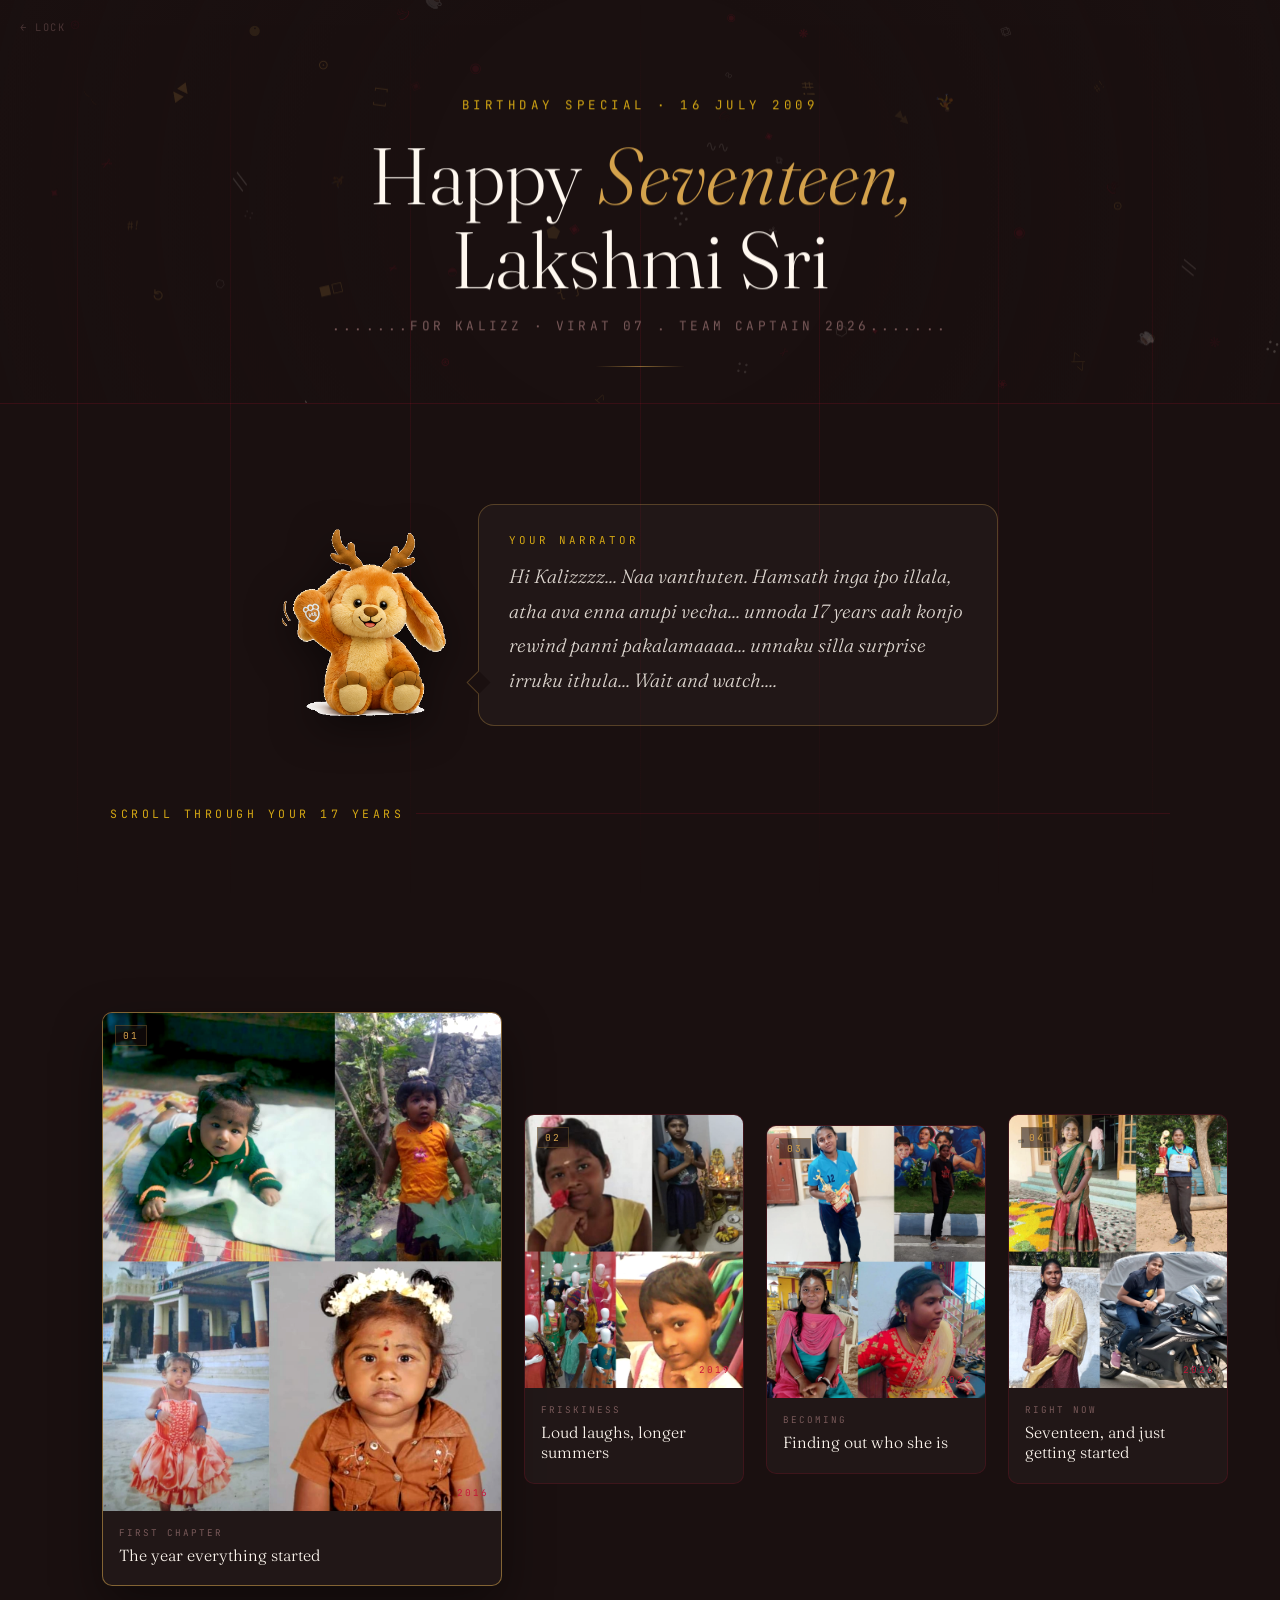
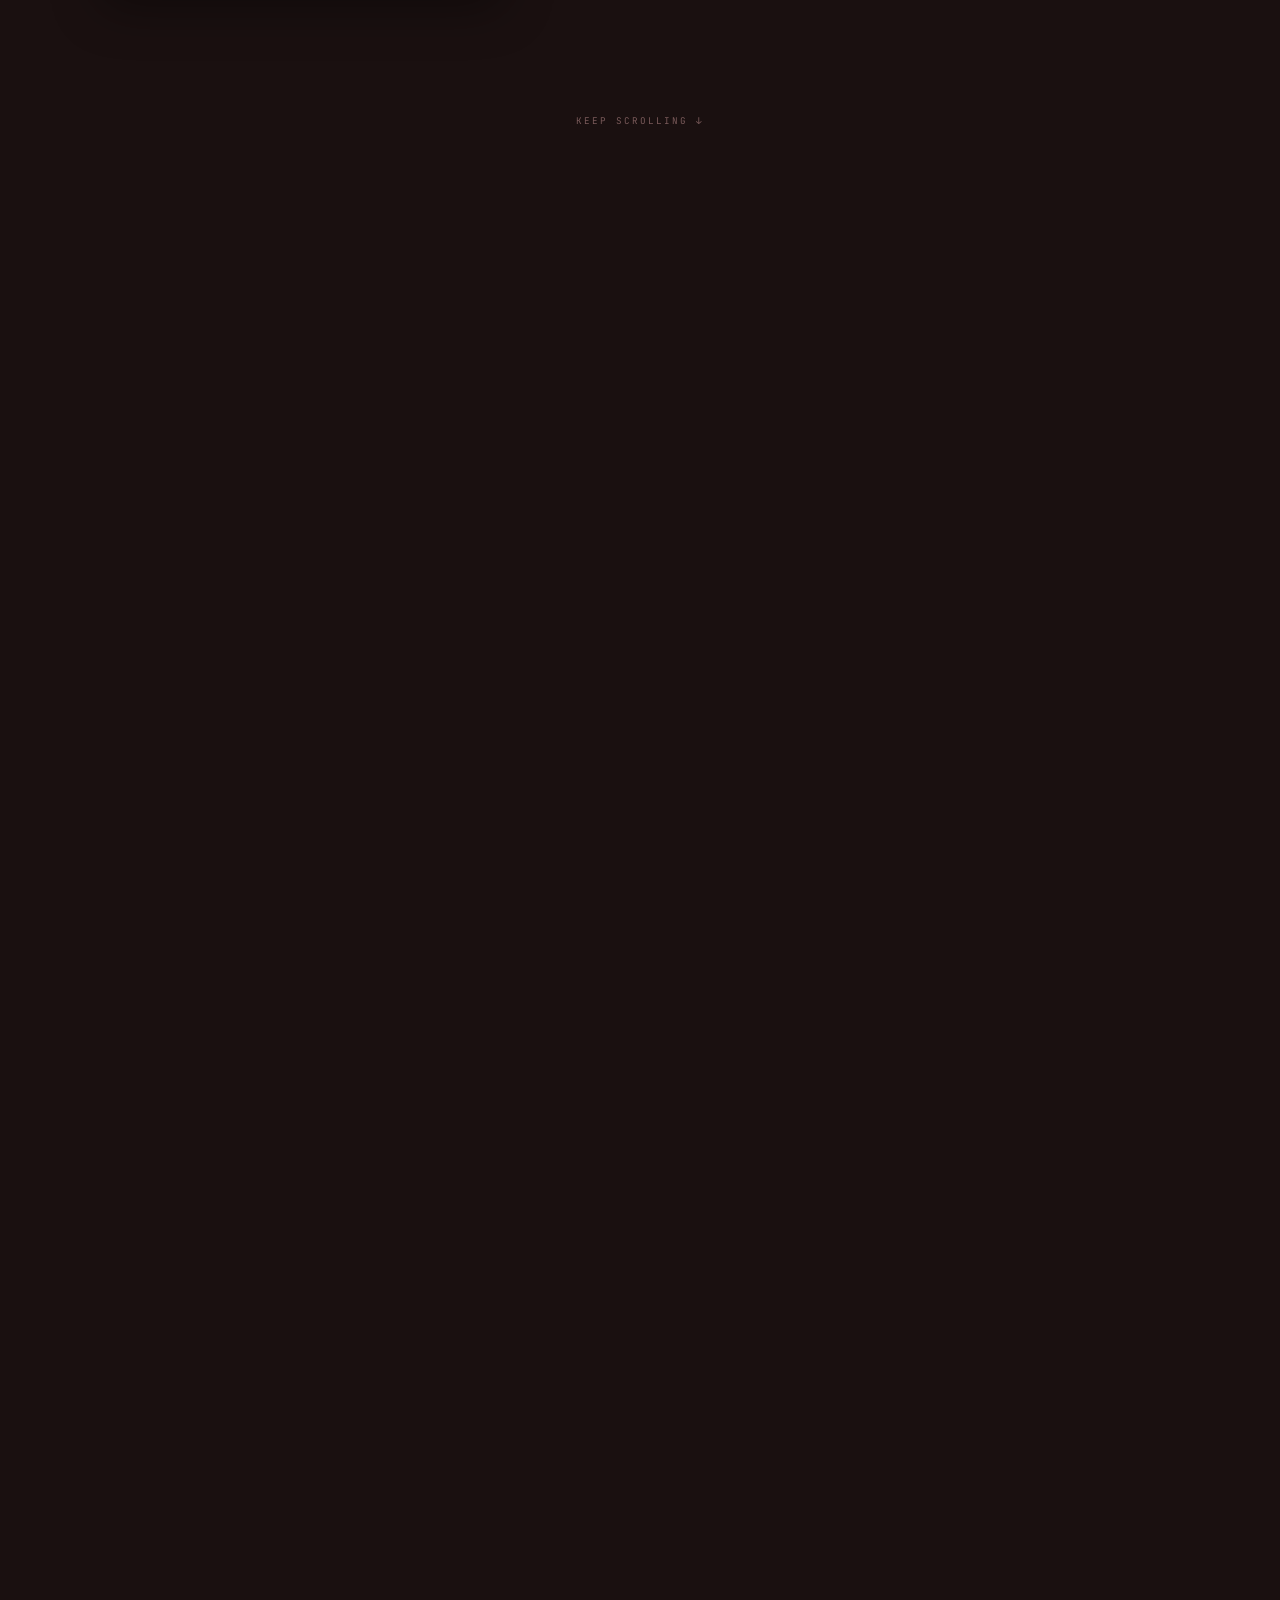
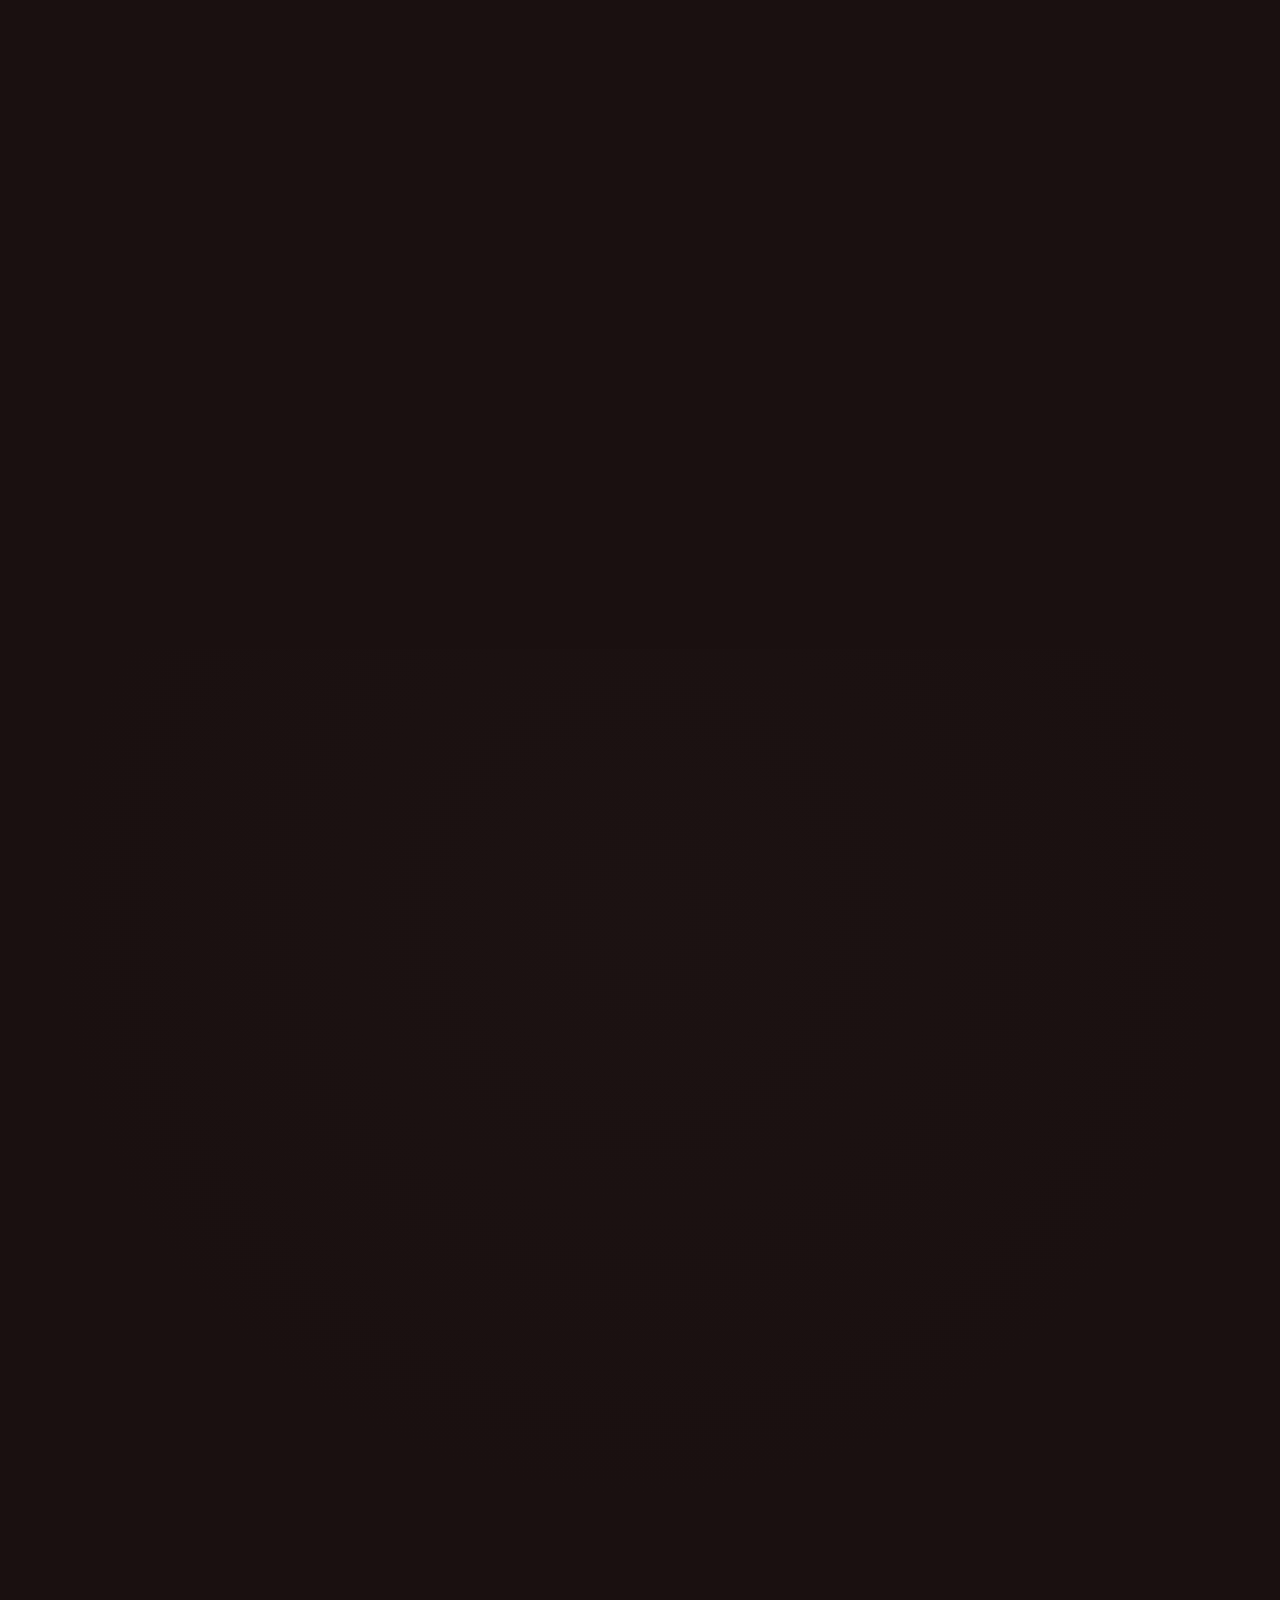
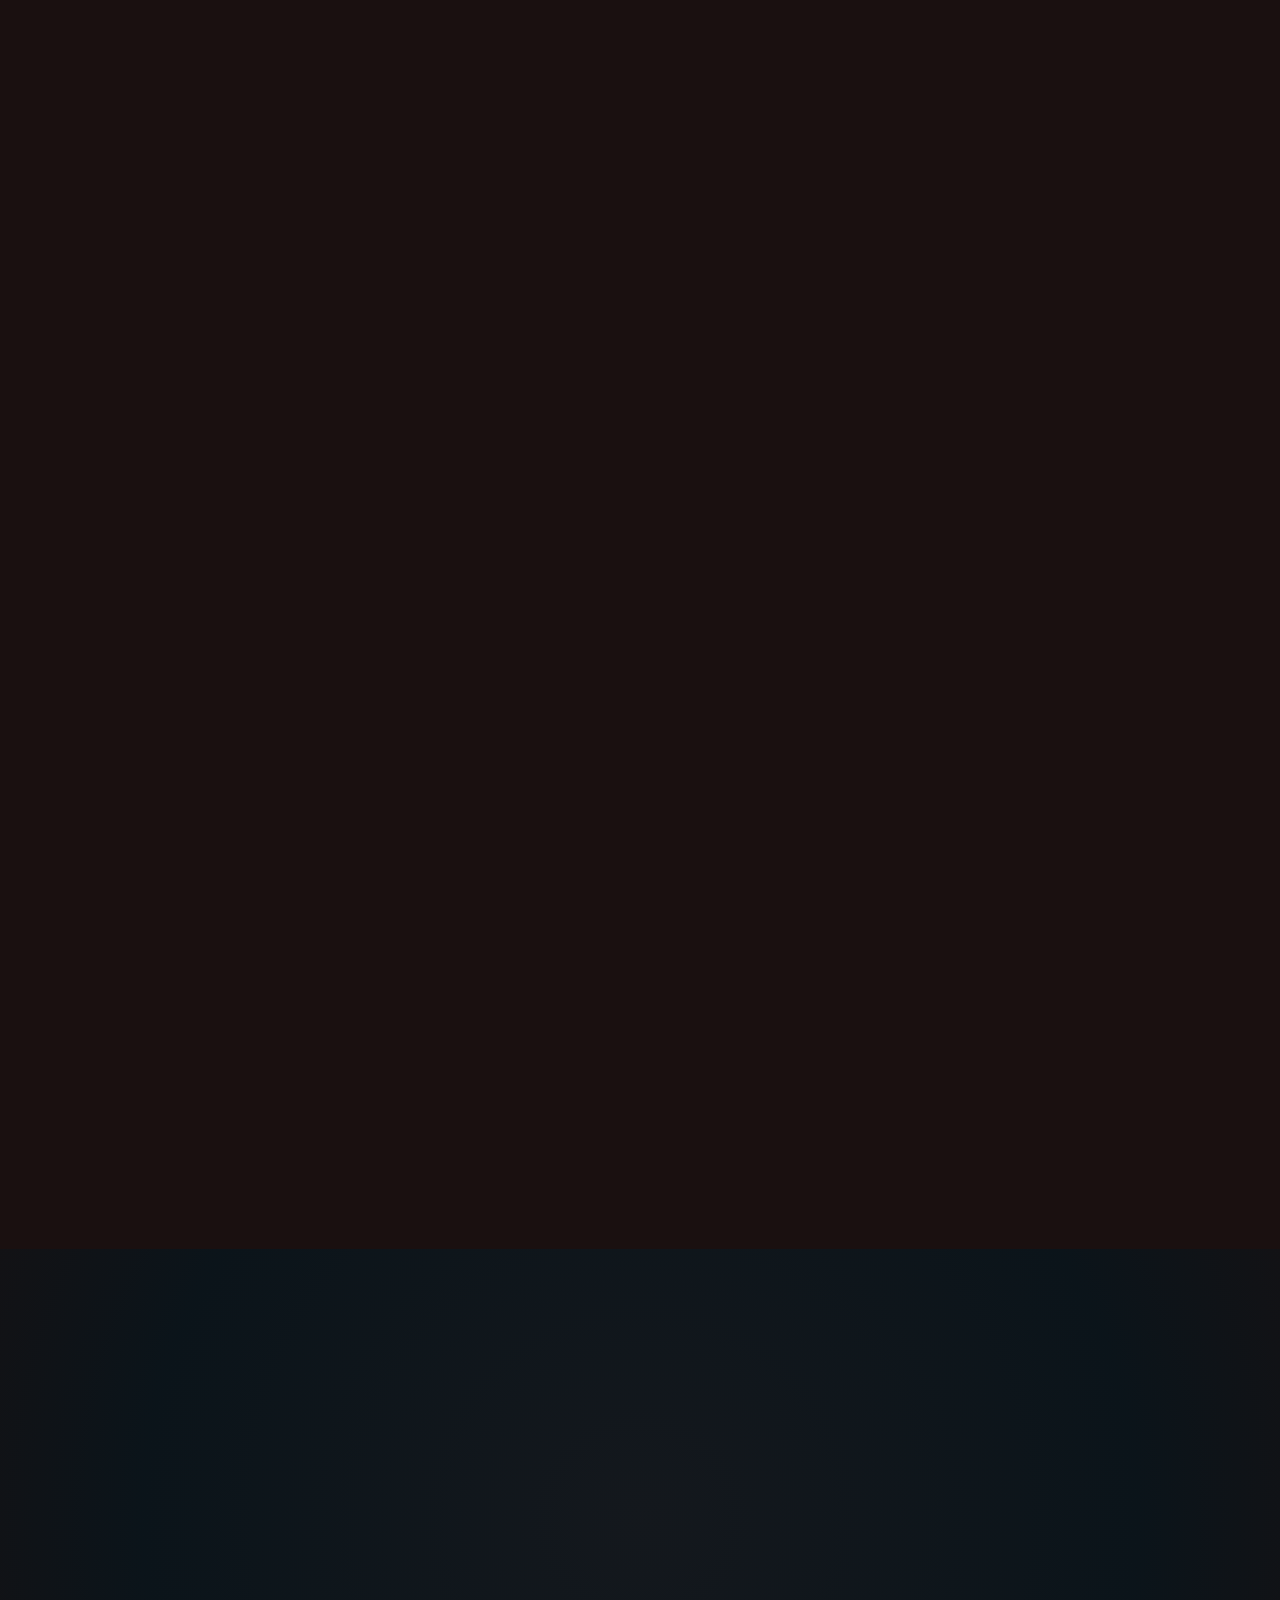
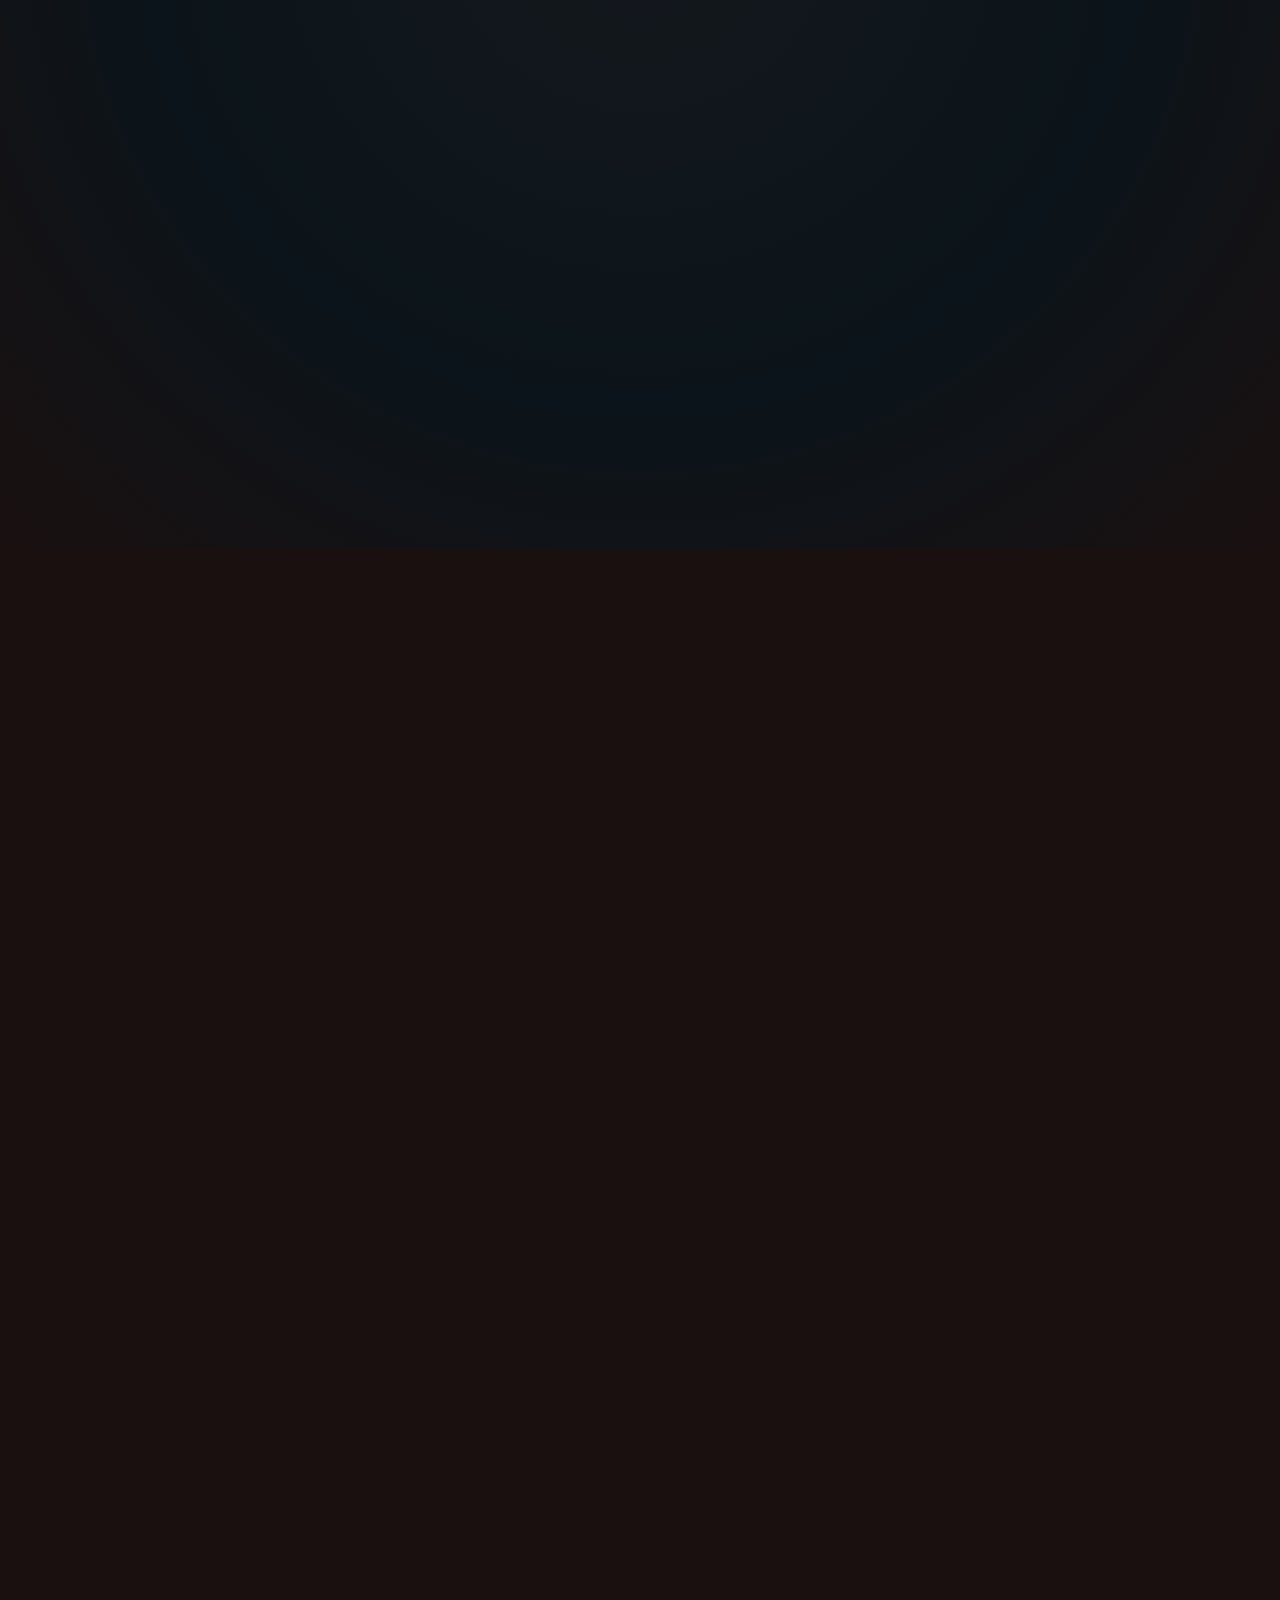
==== commit dea812d5: "completed" ====
--- a/index.html
+++ b/index.html
@@ -220,7 +220,52 @@
       background: rgba(212,162,76,0.03);
       margin-bottom: 76px;
       position: relative;
+      overflow: hidden;
       will-change: transform;
+    }
+
+    /* ── Ancient scroll unroll ── */
+/* ── Ancient scroll unroll ── */
+    .letter-scroll-mask {
+      position: relative;
+      z-index: 1;
+      clip-path: inset(0 50% 0 50%);
+      transform: scaleX(0.02);
+      opacity: 0;
+      transform-origin: center;
+      transition: clip-path 1.4s cubic-bezier(0.65,0,0.35,1),
+                  transform 1.4s cubic-bezier(0.65,0,0.35,1),
+                  opacity 0.3s ease;
+    }
+
+    .letter-block.unrolled .letter-scroll-mask {
+      clip-path: inset(0 0% 0 0%);
+      transform: scaleX(1);
+      opacity: 1;
+    }
+
+    .letter-rod {
+      position: absolute;
+      top: 50%;
+      width: 12px;
+      height: 40px;
+      margin-top: -20px;
+      border-radius: 6px;
+      background: linear-gradient(180deg, #f0cf7b, var(--gold) 50%, #a9782c);
+      box-shadow: 0 0 14px rgba(212,162,76,0.55);
+      transform: scaleY(0.05);
+      transform-origin: center;
+      opacity: 0;
+      z-index: 2;
+      transition: transform 1.4s cubic-bezier(0.65,0,0.35,1),
+                  opacity 0.3s ease;
+    }
+    .letter-rod-left  { left: 14px; }
+    .letter-rod-right { right: 14px; }
+
+    .letter-block.unrolled .letter-rod {
+      transform: scaleY(1);
+      opacity: 1;
     }
 
     .letter-block::before {
@@ -620,7 +665,7 @@
       font-size: 0.58rem;
       letter-spacing: 2px;
       text-transform: uppercase;
-      color: var(--gold);
+      color: #c8163a;
     }
 
     .photo-caption {
@@ -699,7 +744,7 @@
       position: absolute;
       left: 0; right: 0; bottom: 0;
       height: 72px;
-      background: linear-gradient(160deg, var(--crimson), #7a0c1f);
+      background: linear-gradient(160deg, #c8163a, #7a0c1f);
       border: 1px solid rgba(212,162,76,0.4);
       border-radius: 6px;
       box-shadow: 0 10px 24px rgba(179,18,46,0.25);
@@ -711,7 +756,7 @@
       left: -6px; right: -6px;
       top: 26px;
       height: 22px;
-      background: linear-gradient(160deg, #c8163a, var(--crimson));
+      background: linear-gradient(160deg, #c8163a, #8a0f26);
       border: 1px solid rgba(212,162,76,0.5);
       border-radius: 6px;
       transform-origin: 50% 100%;
@@ -991,7 +1036,7 @@
       position: absolute;
       top: -3px; right: -3px;
       width: 17px; height: 17px;
-      background: var(--crimson);
+      background: #941d1d;
       border: 2px solid var(--dark);
       border-radius: 50%;
       font-size: 0.5rem;
@@ -1505,12 +1550,14 @@
 
     .final-video-label {
       position: absolute;
-      top: 40px;
+      top: 5px;
       left: 0;
       right: 0;
       z-index: 2;
       text-align: center;
-      font-size: 0.72rem;
+      font-family: 'Fraunces', Georgia, serif;
+      font-style: italic;
+      font-size: clamp(1.1rem, 3vw, 1.8rem);
       letter-spacing: 3.5px;
       text-transform: uppercase;
       color: var(--gold);
@@ -1518,7 +1565,7 @@
 
     .final-video-box {
       position: relative;
-      width: min(720px, 92vw);
+      width: min(1000px, 95vw);
       max-height: 78vh;
       aspect-ratio: 16 / 9;
       border-radius: 12px;
@@ -1627,7 +1674,7 @@
       margin: -17px 0 0 -17px;
       background: var(--crimson);
       border-radius: 50%;
-      color: var(--gold);
+      color: #c8163a;
       display: flex; align-items: center; justify-content: center;
       font-size: 0.9rem;
       box-shadow: 0 4px 10px rgba(0,0,0,0.35);
@@ -1845,6 +1892,8 @@
   })();
   </script>
 
+
+
 <!-- ══════════════════════════════════════════════════
      ── School Days: narrator → mascot → ID cards → video ──
      ══════════════════════════════════════════════════ -->
@@ -1855,7 +1904,7 @@
       <!-- Part A: narrator reappears -->
       <div class="school-narrator" id="schoolNarrator">
         <div class="narrator-figure school-narrator-figure" id="schoolNarratorFigure">
-          <img src="assets/wave.png" alt="Jackalope">
+          <img src="assets/dolly.png" alt="Jackalope">
         </div>
         <div class="narrator-bubble school-narrator-bubble" id="schoolNarratorBubble">
           <div class="narrator-label">Naa vanthuten </div>
@@ -1866,25 +1915,25 @@
 
       <!-- Part C + D: ID card + GIF, cycled by Part E -->
       <div class="school-id-inner" id="schoolIdInner">
-        <div class="school-id-card" id="schoolIdCard">
-          <img class="school-id-art" src="assets/mockup.png" alt="">
-
-          <div class="school-id-photo-wrap">
-            <img id="schoolIdPhoto" src="" alt="">
-          </div>
-
-          <div class="school-id-name" id="schoolIdName"></div>
-          <div class="school-id-funny" id="schoolIdFunny"></div>
-
-          <div class="school-id-rows">
-            <div class="school-id-row"><span>Classes</span><span id="schoolIdClass"></span></div>
-            <div class="school-id-row"><span>Years</span><span id="schoolIdYears"></span></div>
-          </div>
-
-          <div class="school-gif-slot" id="schoolGifSlot">
-            <img id="schoolGifImg" src="" alt="">
-          </div>
-        </div>
+        <div class="school-id-stage" id="schoolIdStage">
+  <div class="school-id-inner" id="schoolIdInner">
+    <div class="school-id-card" id="schoolIdCard">
+      <img class="school-id-art" src="assets/mockup.png" alt="">
+      <div class="school-id-photo-wrap">
+        <img id="schoolIdPhoto" src="" alt="">
+      </div>
+      <div class="school-id-name" id="schoolIdName"></div>
+      <div class="school-id-funny" id="schoolIdFunny"></div>
+      <div class="school-id-rows">
+        <div class="school-id-row"><span>Classes</span><span id="schoolIdClass"></span></div>
+        <div class="school-id-row"><span>Years</span><span id="schoolIdYears"></span></div>
+      </div>
+      <div class="school-gif-slot" id="schoolGifSlot">
+        <img id="schoolGifImg" src="" alt="">
+      </div>
+    </div>
+  </div>
+</div>
       </div>
 
       <!-- Part F: full-screen video finale -->
@@ -1925,22 +1974,54 @@
   display: flex;
   align-items: center;
   justify-content: flex-end;
-  gap: 22px;
+  gap: 4px;
   padding: 0 1.5vw 0 40px;
   pointer-events: none;
 }
-  .school-narrator-figure, .school-narrator-bubble {
+  
+  
+  .school-narrator-bubble {
     opacity: 0; /* driven by GSAP, not the .in-view class */
     transform: none;
     transition: none;
   }
 
  .school-narrator-figure {
-  width: 800px;
-  height: 640px;
+  width: min(580px, 42vw);   /* was min(500px, 38vw) — slightly bigger */
+  height: min(460px, 40vh);  /* was min(400px, 36vh) */
   flex-shrink: 0;
   order: 2;
 }
+
+  @media (max-width: 700px) {
+    .school-narrator {
+      flex-direction: column-reverse;
+      justify-content: center;
+      padding: 0 20px;
+      gap: 12px;
+    }
+    .school-narrator-figure {
+  width: min(680px, 48vw);   /* bumped up further */
+  height: min(540px, 46vh);
+  flex-shrink: 0;
+  order: 2;
+}
+
+.school-narrator-figure img {
+  width: 100%;
+  height: 100%;
+  object-fit: contain;
+  filter: drop-shadow(0 10px 20px rgba(0,0,0,0.5));
+  animation: narratorBob 3.4s ease-in-out infinite;
+}
+
+    .school-narrator-bubble {
+      max-width: 90vw;
+    }
+    .school-narrator-bubble::before {
+      display: none; /* the side-pointer arrow doesn't make sense once stacked */
+    }
+  }
 .school-narrator-bubble {
   max-width: 380px;
   order: 1;
@@ -1957,7 +2038,7 @@
 
   
 
-  /* Part C + D: ID card + GIF */
+ /* Part C + D: ID card + GIF */
   .school-id-stage {
     position: absolute;
     inset: 0;
@@ -1975,9 +2056,6 @@
     justify-content: center;
   }
 
-  /* ── School ID card: real lanyard mockup photo (assets/mockup.png)
-       as the background art, with photo/text/gif overlaid on top at
-       fixed percentage positions matched to that artwork. ── */
   .school-id-inner {
     flex-direction: column;
     gap: 0;
@@ -1987,7 +2065,7 @@
   .school-id-card {
     position: relative;
     width: 320px;
-    aspect-ratio: 598 / 934;
+    aspect-ratio: 328 / 702;
   }
 
   .school-id-art {
@@ -1998,11 +2076,12 @@
   }
 
   .school-id-photo-wrap {
-    position: absolute;
-    left: 29.10%;
-    top: 41.97%;
-    width: 27.59%;
-    height: 23.77%;
+    position: absolute;   /* ← this was missing — without it, left/top/margin do nothing */
+    left: 50%;
+    top: 40.46%;
+    width: 33.23%;
+    height: 20.80%;
+    margin-left: -16.615%;
     overflow: hidden;
   }
   .school-id-photo-wrap img {
@@ -2014,57 +2093,62 @@
 
   .school-id-name {
     position: absolute;
-    left: 30.2%;
-    right: 44.08%;
-    top: 68%;
+    left: 10%;
+    right: 10%;
+    top: 62%;
     text-align: center;
     font-family: 'Fraunces', Georgia, serif;
-    font-size: 0.6rem;
+    font-size: 1rem;
     line-height: 1.3;
     color: #1d4e89;
   }
 
   .school-id-funny {
     position: absolute;
-    left: 30.2%;
-    right: 44.08%;
-    top: 76%;
+    left: 22.87%;
+    right: 24.1%;
+    top: 70%;
     text-align: center;
     font-family: 'Fraunces', Georgia, serif;
     font-style: italic;
-    font-size: 0.66rem;
+    font-size: 1.05rem;
     color: var(--crimson);
+    padding-bottom: 6px;
+    border-bottom: 1px solid rgba(26,16,16,0.25);
   }
 
   .school-id-rows {
     position: absolute;
-    left: 30.2%;
-    right: 44.08%;
-    top: 84%;
+    left: 15%;
+    right: 15%;
+    top: 76%;   /* nudged down slightly to clear the new divider line above */
     font-family: 'JetBrains Mono', monospace;
-    font-size: 0.5rem;
+    font-size: 0.82rem;
   }
   .school-id-row {
-    display: flex;
-    justify-content: space-between;
-    padding: 2px 0;
-  }
+  display: flex;
+  justify-content: space-between;
+  align-items: baseline;
+  padding: 3px 0;
+  gap: 8px;
+}
   .school-id-row span:first-child {
     color: rgba(26,16,16,0.55);
     letter-spacing: 0.4px;
     text-transform: uppercase;
-    font-size: 0.46rem;
+    font-size: 0.74rem;
   }
   .school-id-row span:last-child {
     color: #1a1010;
     font-weight: 600;
+    font-size: 0.82rem;
   }
 
   .school-gif-slot {
     position: absolute;
-    left: 42.31%;
-    top: 94.43%;
-    width: 8.36%;
+    left: 50%;
+    top: 84%;
+    width: 20%;
     aspect-ratio: 1 / 1;
     transform: translateX(-50%);
   }
@@ -2342,7 +2426,7 @@
       <video id="fcVideo1" src="assets/sudhan-sarooo.mp4" playsinline muted></video>
     </div>
     <button class="mute-toggle-btn fc-mute-btn" id="fcMuteToggle">🔇 tap to unmute</button>
-    <p class="fc-modal-caption" id="fcModalCaption">from your family</p>
+    
   </div>
 </div>
 
@@ -2503,16 +2587,19 @@
   }
 
   function openModal() {
-    modal.classList.add('open');
-    modal.setAttribute('aria-hidden', 'false');
-    document.body.style.overflow = 'hidden';
-    caption.textContent = 'from your family';
-    v1.currentTime = 0;
-    v1.muted = true;
-    v1.loop = true;
-    v1.play().catch(err => console.error('Family video failed:', v1.src, err));
-    syncToggle();
-  }
+  modal.classList.add('open');
+  modal.setAttribute('aria-hidden', 'false');
+  document.body.style.overflow = 'hidden';
+  v1.currentTime = 0;
+  v1.muted = true;
+  v1.loop = false;
+  v1.play().catch(err => console.error('Family video failed:', v1.src, err));
+  syncToggle();
+}
+
+  v1.addEventListener('ended', () => {
+    closeModal();
+  });
 
   function closeModal() {
     modal.classList.remove('open');
@@ -2543,20 +2630,23 @@
 </script>
 
 
-    <!-- Letter section -->
-    <div class="section-label">a letter · for you</div>
-    <div class="letter-block parallax" data-speed="0.04">
-      <p class="letter-text">
-        You found the passcode, which means you already knew the answer — 
-        you always do. Seventeen looks good on you, Kalizz. Not because the 
-        number changes anything, but because you keep becoming more yourself 
-        with every year, and that's the kind of thing worth celebrating with 
-        red thread and falling petals and a locked page that only you could open.
-        <br><br>
-        Here's to every thread still unspooled, every chapter still unwritten,
-        every ridiculous midnight yet to come.
-      </p>
-      <div class="letter-sig">— with love · 16.07.2026</div>
+   <!-- Letter section -->
+    <div class="section-label" style="margin-top:48px;">a letter · for you</div>
+    <div class="letter-block parallax" data-speed="0.04" id="letterBlock">
+      <span class="letter-rod letter-rod-left" id="letterRodLeft"></span>
+      <div class="letter-scroll-mask" id="letterScrollMask">
+        <p class="letter-text">
+          Hi Kalizzz.... Wish you a many more Happy returns of the day.Actually, this is not going to be a formal letter, and you know that very well.
+          It's just a reminder for you from your die-heart fan, forever mentor, your crime partner, your friend, your sister.
+           I am happy about all your progress. I often say that, journey is the real success, and I have learnt that from you, my baby girland I am so proud of you
+          <br><br>
+          Here's to every chapter still unwritten,
+          every ridiculous midnight yet to come. Let's keep laughing, learning, and loving through it all. 
+          Happy birthday, Kalizzz. May this year be your best one yet!
+        </p>
+        <div class="letter-sig"> — with love · Hamsath</div>
+      </div>
+      <span class="letter-rod letter-rod-right" id="letterRodRight"></span>
     </div>
 
 
@@ -2751,14 +2841,14 @@
   const SCHOOLS = [
     {
       name: 'BMC Matriculation Higher Secondary School',
-      funnyTitle: 'The Homework Escape Artist',
+      funnyTitle: 'The Cheeky Charmer',
       className: 'Pre KG to V',
-      years: '2014 - 2017',
+      years: '2013 - 2017',
       photo: 'assets/BMC.png',
       gif: 'assets/pencil.gif'
     },
     {
-      name: 'Sakthi Vinayakar Hindu Vidyalaya',
+      name: 'Sakthi Vinayakar Hindu Vidyalaya Senior Secondary School',
       funnyTitle: 'Olympiad Champion',
       className: 'VI - VII',
       years: '2018 - 2021',
@@ -3133,26 +3223,34 @@
   <script>
 
   (function() {
-    const fab    = document.getElementById('waFab');
-    const target = document.getElementById('storySection');   // ← was 'schoolSection'
-    if (!fab || !target) return;
-
-    window.__revealWaFab = function() {
-      fab.classList.add('show');
-    };
-
-    fab.addEventListener('click', () => {
-      target.scrollIntoView({ behavior: 'smooth', block: 'start' });
-    });
-
-    const hideObserver = new IntersectionObserver((entries) => {
-      entries.forEach(entry => {
-        if (entry.isIntersecting) {
-          fab.classList.remove('show');
-        }
-      });
-    }, { threshold: 0.05 });
-    hideObserver.observe(target);
+  const fab    = document.getElementById('waFab');
+  const target = document.getElementById('storySection');
+  if (!fab || !target) return;
+
+  let revealed = false;
+  let passedStory = false;
+
+  window.__revealWaFab = function() {
+    revealed = true;
+    updateFab();
+  };
+
+  function updateFab() {
+    fab.classList.toggle('show', revealed && !passedStory);
+  }
+
+  fab.addEventListener('click', () => {
+    target.scrollIntoView({ behavior: 'smooth', block: 'start' });
+  });
+
+  function checkScroll() {
+    const rect = target.getBoundingClientRect();
+    if (rect.bottom <= 0) passedStory = true; // fully scrolled past — lock it off for good
+    updateFab();
+  }
+
+  window.addEventListener('scroll', checkScroll, { passive: true });
+  checkScroll();
 })();
   </script>
 
@@ -3599,6 +3697,25 @@
   })();
   </script>
 
+<!-- ── Letter section: ancient scroll unroll ── -->
+  <script>
+  document.addEventListener('DOMContentLoaded', function() {
+    const block = document.getElementById('letterBlock');
+    if (!block) return;
+
+    const observer = new IntersectionObserver((entries) => {
+      entries.forEach(entry => {
+        if (entry.isIntersecting) {
+          block.classList.add('unrolled');
+          observer.unobserve(block);
+        }
+      });
+    }, { threshold: 0.25 });
+
+    observer.observe(block);
+  });
+  </script>  
+
   <!-- ── Siblings to Friends: pinned columns + flip-card video reveal (GSAP) ── -->
   <script>
   (function() {
@@ -3792,5 +3909,6 @@
   })();
   </script>
 
+
 </body>
 </html>
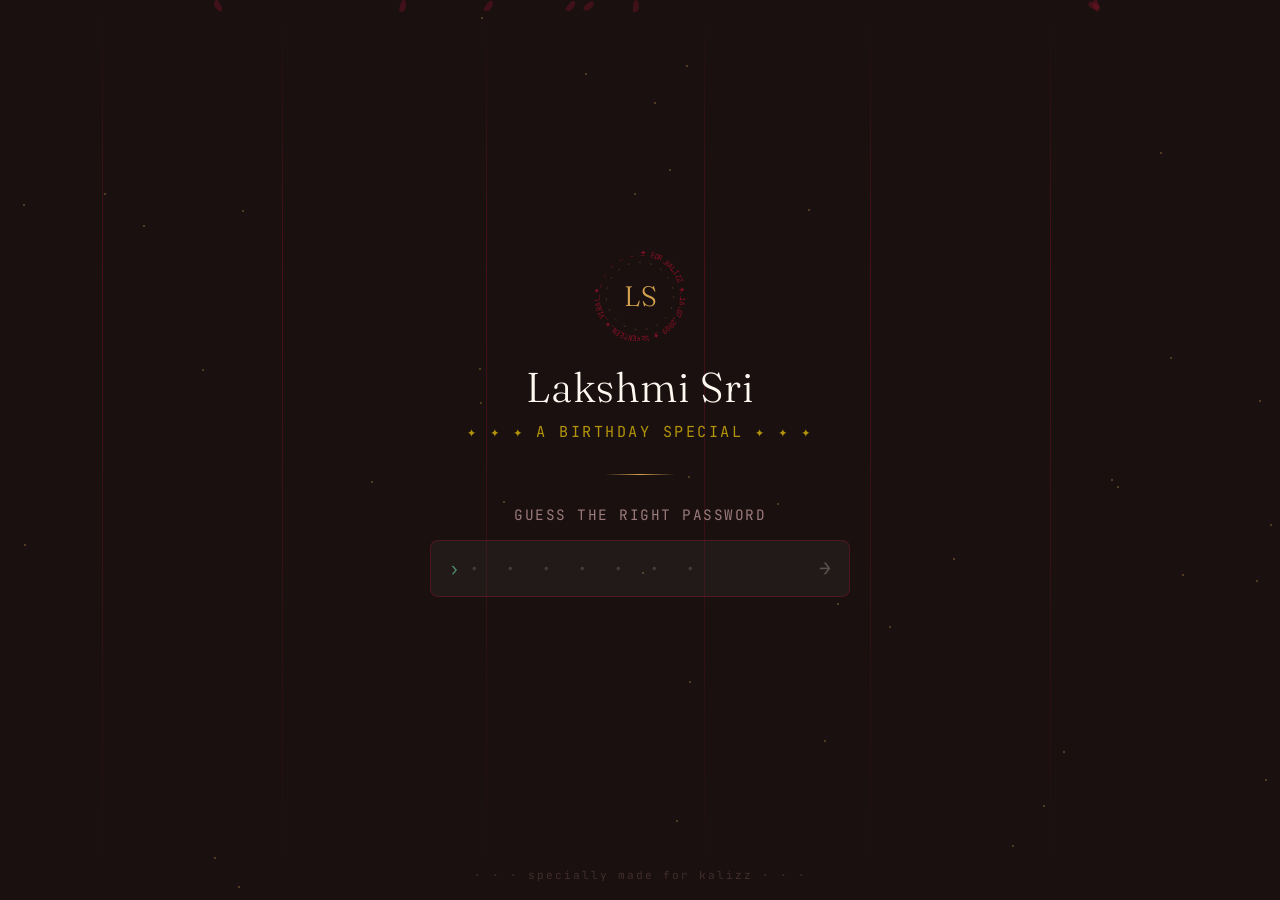
==== commit 77094ca3: "DONE" ====
--- a/index.html
+++ b/index.html
@@ -3,3912 +3,866 @@
 <head>
   <meta charset="UTF-8">
   <meta name="viewport" content="width=device-width, initial-scale=1.0">
-  <title>Lakshmi Sri · Seventeen · Archive</title>
+  <title>Lakshmi Sri · Seventeen</title>
   <link rel="preconnect" href="https://fonts.googleapis.com">
   <link rel="preconnect" href="https://fonts.gstatic.com" crossorigin>
   <link href="https://fonts.googleapis.com/css2?family=Fraunces:ital,wght@0,300;0,400;1,300;1,400&family=JetBrains+Mono:wght@300;400&display=swap" rel="stylesheet">
   <style>
     * { margin: 0; padding: 0; box-sizing: border-box; }
 
-    :root {
-      --crimson:  #d4a714;
-      --gold:     #D4A24C;
-      --cream:    #FFF8F0;
-      --dark:     #1a1010;
-      --muted:    #7a5a5a;
-      --sage:     #4F8F6A;
-    }
-
     body {
-      background: var(--dark);
-      color: var(--cream);
+      min-height: 100vh;
+      background: #1a1010;
+      display: flex;
+      align-items: center;
+      justify-content: center;
+      position: relative;
+      overflow: hidden;
       font-family: 'JetBrains Mono', monospace;
-      min-height: 100vh;
-      overflow-x: hidden;
-    }
-
-    /* ── Page fade in ── */
-    body {
-      animation: pageIn 0.8s ease both;
-    }
-
-    @keyframes pageIn {
-      from { opacity: 0;  }
-      to   { opacity: 1;  }
-    }
-
-    /* ── Ambient background threads ── */
-    .bg-threads {
+    }
+
+    /* ── Stars ── */
+    .stars {
       position: fixed;
       inset: 0;
       pointer-events: none;
       z-index: 0;
     }
 
+    .star {
+      position: absolute;
+      width: 2px;
+      height: 2px;
+      background: rgba(212,162,76,0.4);
+      border-radius: 50%;
+      animation: twinkle ease-in-out infinite;
+    }
+
+    @keyframes twinkle {
+      0%, 100% { opacity: 0.1; transform: scale(1); }
+      50% { opacity: 1; transform: scale(1.4); }
+    }
+
+    /* ── Thread lines ── */
+    .threads {
+      position: fixed;
+      inset: 0;
+      pointer-events: none;
+      z-index: 0;
+    }
+
     .thread-line {
       position: absolute;
       width: 1px;
-      background: linear-gradient(to bottom, transparent, rgba(179,18,46,0.15) 40%, rgba(179,18,46,0.08) 70%, transparent);
-      animation: threadPulse 4s ease-in-out infinite;
+      background: linear-gradient(to bottom, transparent, rgba(179,18,46,0.3) 30%, rgba(179,18,46,0.15) 70%, transparent);
+      animation: threadPulse 3s ease-in-out infinite;
     }
 
     @keyframes threadPulse {
-      0%, 100% { opacity: 0.2; }
-      50%       { opacity: 0.6; }
-    }
-
-    /* ── Header ── */
-    header {
-      position: relative;
-      z-index: 10;
-      text-align: center;
-      padding: 80px 24px 52px;
-      border-bottom: 1px solid rgba(179,18,46,0.2);
+      0%, 100% { opacity: 0.3; }
+      50% { opacity: 0.8; }
+    }
+
+    /* ── Petals ── */
+    .petals {
+      position: fixed;
+      inset: 0;
+      pointer-events: none;
       overflow: hidden;
-    }
-
-    /* Canvas sits behind all header text */
-    #header-canvas {
+      z-index: 0;
+    }
+
+    .petal {
       position: absolute;
+      width: 6px;
+      height: 12px;
+      background: rgba(179, 18, 46, 0.25);
+      border-radius: 50% 50% 50% 0;
+      animation: fall linear infinite;
+    }
+
+    @keyframes fall {
+      0%   { transform: translateY(-20px) rotate(0deg) translateX(0); opacity: 0; }
+      10%  { opacity: 1; }
+      90%  { opacity: 0.6; }
+      100% { transform: translateY(110vh) rotate(360deg) translateX(var(--drift)); opacity: 0; }
+    }
+
+    /* ══════════════ INTRO FLASH CARD (faster, with pause) ══════════════ */
+    .intro-overlay {
+      position: fixed;
       inset: 0;
-      width: 100%;
-      height: 100%;
-      z-index: 0;
-      pointer-events: none; /* so text is still selectable */
-    }
-
-    /* All header text content sits above canvas */
-    .header-inner {
-      position: relative;
-      z-index: 2;
-      will-change: transform;
-    }
-
-    .header-eyebrow {
-      font-size: 0.78rem;
-      letter-spacing: 4.5px;
-      text-transform: uppercase;
-      color: var(--crimson);
-      margin-bottom: 20px;
-    }
-
-    .header-title {
-      font-family: 'Fraunces', Georgia, serif;
-      font-size: clamp(2.8rem, 8vw, 5rem);
-      font-weight: 300;
-      color: var(--cream);
-      line-height: 1.05;
-      margin-bottom: 12px;
-    }
-
-    .header-title em {
-      font-style: italic;
-      color: var(--gold);
-    }
-
-    .header-sub {
-      font-size: 0.8rem;
-      letter-spacing: 3.2px;
-      text-transform: uppercase;
-      color: var(--muted);
-      margin-top: 16px;
-    }
-
-    .header-divider {
-      width: 90px;
-      height: 1px;
-      background: linear-gradient(to right, transparent, var(--gold), transparent);
-      margin: 32px auto 0;
-    }
-
-    /* ── Main layout ── */
-    main {
-      position: relative;
-      z-index: 10;
-      max-width: 1140px;
-      margin: 0 auto;
-      padding: 76px 40px 120px;
-    }
-
-    /* ── Section label ── */
-    .section-label {
-      font-size: 0.72rem;
-      letter-spacing: 3.5px;
-      text-transform: uppercase;
-      color: var(--crimson);
-      margin-bottom: 34px;
-      display: flex;
-      align-items: center;
-      gap: 12px;
-    }
-
-    .section-label::after {
-      content: '';
-      flex: 1;
-      height: 1px;
-      background: rgba(179,18,46,0.2);
-    }
-
-    /* ── Memory cards ── */
-    .memory-grid {
-      display: grid;
-      grid-template-columns: repeat(auto-fill, minmax(320px, 1fr));
-      gap: 28px;
-      margin-bottom: 76px;
-    }
-
-    .memory-card {
-      background: rgba(255,255,255,0.03);
-      border: 1px solid rgba(179,18,46,0.2);
-      border-radius: 12px;
-      padding: 34px 32px;
-      transition: border-color 0.3s, background 0.3s;
-      position: relative;
-      overflow: hidden;
-      will-change: transform;
-    }
-
-    .memory-card::before {
-      content: '';
-      position: absolute;
-      top: 0; left: 0;
-      width: 2px;
-      height: 100%;
-      background: linear-gradient(to bottom, var(--crimson), transparent);
-      opacity: 0;
-      transition: opacity 0.3s;
-    }
-
-    .memory-card:hover {
-      border-color: rgba(212,162,76,0.4);
-      background: rgba(255,255,255,0.05);
-    }
-
-    .memory-card:hover::before { opacity: 1; }
-
-    .card-number {
-      font-size: 0.7rem;
-      color: rgba(212,162,76,0.45);
-      letter-spacing: 2.4px;
-      margin-bottom: 16px;
-    }
-
-    .card-title {
-      font-family: 'Fraunces', Georgia, serif;
-      font-size: 1.5rem;
-      font-weight: 300;
-      color: var(--cream);
-      margin-bottom: 14px;
-      line-height: 1.3;
-    }
-
-    .card-body {
-      font-family: 'Fraunces', Georgia, serif;
-      font-style: italic;
-      font-weight: 300;
-      font-size: 1.05rem;
-      color: rgba(255,248,240,0.6);
-      line-height: 1.75;
-      letter-spacing: 0.2px;
-    }
-
-    /* ── Letter block ── */
-    .letter-block {
-      border: 1px solid rgba(212,162,76,0.2);
-      border-radius: 12px;
-      padding: 56px 52px;
-      background: rgba(212,162,76,0.03);
-      margin-bottom: 76px;
-      position: relative;
-      overflow: hidden;
-      will-change: transform;
-    }
-
-    /* ── Ancient scroll unroll ── */
-/* ── Ancient scroll unroll ── */
-    .letter-scroll-mask {
-      position: relative;
-      z-index: 1;
-      clip-path: inset(0 50% 0 50%);
-      transform: scaleX(0.02);
-      opacity: 0;
-      transform-origin: center;
-      transition: clip-path 1.4s cubic-bezier(0.65,0,0.35,1),
-                  transform 1.4s cubic-bezier(0.65,0,0.35,1),
-                  opacity 0.3s ease;
-    }
-
-    .letter-block.unrolled .letter-scroll-mask {
-      clip-path: inset(0 0% 0 0%);
-      transform: scaleX(1);
-      opacity: 1;
-    }
-
-    .letter-rod {
-      position: absolute;
-      top: 50%;
-      width: 12px;
-      height: 40px;
-      margin-top: -20px;
-      border-radius: 6px;
-      background: linear-gradient(180deg, #f0cf7b, var(--gold) 50%, #a9782c);
-      box-shadow: 0 0 14px rgba(212,162,76,0.55);
-      transform: scaleY(0.05);
-      transform-origin: center;
-      opacity: 0;
-      z-index: 2;
-      transition: transform 1.4s cubic-bezier(0.65,0,0.35,1),
-                  opacity 0.3s ease;
-    }
-    .letter-rod-left  { left: 14px; }
-    .letter-rod-right { right: 14px; }
-
-    .letter-block.unrolled .letter-rod {
-      transform: scaleY(1);
-      opacity: 1;
-    }
-
-    .letter-block::before {
-      content: '"';
-      font-family: 'Fraunces', Georgia, serif;
-      font-size: 7rem;
-      color: rgba(179,18,46,0.08);
-      position: absolute;
-      top: -12px;
-      left: 24px;
-      line-height: 1;
-      pointer-events: none;
-    }
-
-    .letter-text {
-      font-family: 'Fraunces', Georgia, serif;
-      font-size: 1.3rem;
-      font-weight: 300;
-      font-style: italic;
-      color: rgba(255,248,240,0.72);
-      line-height: 2;
-      position: relative;
-      z-index: 1;
-    }
-
-    .letter-sig {
-      margin-top: 28px;
-      font-size: 0.78rem;
-      letter-spacing: 2.2px;
-      color: var(--gold);
-      text-align: right;
-    }
-
-    /* ── Timeline ── */
-    .timeline {
-      display: flex;
-      flex-direction: column;
-      gap: 0;
-      margin-bottom: 76px;
-    }
-
-    .timeline-item {
-      display: grid;
-      grid-template-columns: 100px 1px 1fr;
-      gap: 0 26px;
-      position: relative;
-    }
-
-    .timeline-item + .timeline-item .timeline-dot-col::before {
-      content: '';
-      display: block;
-      height: 100%;
-      width: 1px;
-      background: rgba(179,18,46,0.2);
-      position: absolute;
-      top: 0; left: 50%;
-    }
-
-    .timeline-year {
-      font-size: 0.78rem;
-      color: var(--muted);
-      letter-spacing: 1.2px;
-      padding: 6px 0;
-      text-align: right;
-    }
-
-    .timeline-dot-col {
-      display: flex;
-      flex-direction: column;
-      align-items: center;
-      position: relative;
-    }
-
-    .timeline-dot {
-      width: 9px;
-      height: 9px;
-      border-radius: 50%;
-      background: var(--crimson);
-      flex-shrink: 0;
-      margin-top: 8px;
-      z-index: 1;
-    }
-
-    .timeline-line {
-      flex: 1;
-      width: 1px;
-      background: rgba(179,18,46,0.2);
-    }
-
-    .timeline-content {
-      padding: 4px 0 40px;
-      will-change: transform;
-    }
-
-    .timeline-title {
-      font-family: 'Fraunces', Georgia, serif;
-      font-size: 1.3rem;
-      font-weight: 300;
-      color: var(--cream);
-      margin-bottom: 8px;
-    }
-
-    .timeline-note {
-      font-size: 0.9rem;
-      color: rgba(255,248,240,0.45);
-      line-height: 1.75;
-    }
-
-    /* ── Footer ── */
-    footer {
-      position: relative;
-      z-index: 10;
-      text-align: center;
-      padding: 32px 24px;
-      border-top: 1px solid rgba(179,18,46,0.15);
-    }
-
-    .footer-text {
-      font-size: 0.62rem;
-      color: rgba(122,90,90,0.4);
-      letter-spacing: 2px;
-      text-transform: uppercase;
-    }
-
-    .footer-text span {
-      color: rgba(212,162,76,0.35);
-    }
-
-    /* ── Back link ── */
-    .back-link {
-      position: fixed;
-      top: 20px;
-      left: 20px;
-      z-index: 20;
-      font-size: 0.65rem;
-      color: rgba(122,90,90,0.5);
-      text-decoration: none;
-      letter-spacing: 1.5px;
-      text-transform: uppercase;
-      transition: color 0.2s;
-    }
-
-    .back-link:hover { color: var(--gold); }
-
-    /* ── Video Section ── */
-    .video-section {
-      position: relative;
-      z-index: 10;
-      width: 100%;
-      height: 100vh;
-      background: #000;
-      display: flex;
-      align-items: center;
-      justify-content: center;
-      overflow: hidden;
-    }
-
-    .video-wrapper {
-      position: relative;
-      width: 100%;
-      height: 100%;
-      overflow: hidden;
-    }
-
-    .video-wrapper iframe {
-      position: absolute;
-      top: 50%;
-      left: 50%;
-      width: 100vw;
-      height: 56.25vw;
-      min-height: 100vh;
-      min-width: 177.78vh;
-      transform: translate(-50%, -50%);
-      border: none;
-      overflow: hidden;
-    }
-
-    /* ── Jackalope Narrator Section ── */
-    .narrator-section {
-      position: relative;
-      z-index: 10;
-      max-width: 1140px;
-      margin: 0 auto;
-      padding: 100px 40px 80px;
-      display: flex;
-      align-items: flex-end;
-      justify-content: center;
-      gap: 26px;
-      flex-wrap: wrap;
-    }
-
-    .narrator-figure {
-      flex-shrink: 0;
-      width: 170px;
-      height: 206px;
-      position: relative;
-      opacity: 0;
-      transform: translateX(-60px) translateY(30px) rotate(-6deg);
-      transition: opacity 0.9s cubic-bezier(0.22, 1, 0.36, 1),
-                  transform 0.9s cubic-bezier(0.22, 1, 0.36, 1);
-    }
-
-    .narrator-section.in-view .narrator-figure {
-      opacity: 1;
-      transform: translateX(0) translateY(0) rotate(0deg);
-    }
-
-    .narrator-figure img {
-      width: 100%;
-      height: 100%;
-      object-fit: contain;
-      filter: drop-shadow(0 10px 20px rgba(0,0,0,0.5));
-      animation: narratorBob 3.4s ease-in-out infinite;
-      animation-play-state: paused;
-    }
-
-    .narrator-section.in-view .narrator-figure img {
-      animation-play-state: running;
-    }
-
-    @keyframes narratorBob {
-      0%, 100% { transform: translateY(0) rotate(-1.5deg); }
-      50%       { transform: translateY(-8px) rotate(1.5deg); }
-    }
-
-    .narrator-bubble {
-      position: relative;
-      max-width: 520px;
-      background: rgba(255,255,255,0.03);
-      border: 1px solid rgba(212,162,76,0.3);
-      border-radius: 16px;
-      padding: 28px 30px;
-      opacity: 0;
-      transform: translateX(40px) translateY(20px);
-      transition: opacity 0.9s cubic-bezier(0.22, 1, 0.36, 1) 0.2s,
-                  transform 0.9s cubic-bezier(0.22, 1, 0.36, 1) 0.2s;
-    }
-
-    .narrator-section.in-view .narrator-bubble {
-      opacity: 1;
-      transform: translateX(0) translateY(0);
-    }
-
-    .narrator-bubble::before {
-      content: '';
-      position: absolute;
-      left: -9px;
-      bottom: 34px;
-      width: 16px;
-      height: 16px;
-      background: var(--dark);
-      border-left: 1px solid rgba(212,162,76,0.3);
-      border-bottom: 1px solid rgba(212,162,76,0.3);
-      transform: rotate(45deg);
-    }
-
-    .narrator-label {
-      font-size: 0.68rem;
-      letter-spacing: 3px;
-      text-transform: uppercase;
-      color: var(--crimson);
-      margin-bottom: 12px;
-    }
-
-    .narrator-text {
-      font-family: 'Fraunces', Georgia, serif;
-      font-size: 1.2rem;
-      font-weight: 300;
-      font-style: italic;
-      color: rgba(255,248,240,0.85);
-      line-height: 1.8;
-    }
-
-    @media (max-width: 560px) {
-      .narrator-section {
-        flex-direction: column;
-        align-items: center;
-        padding: 70px 20px 50px;
-      }
-      .narrator-figure {
-        transform: translateY(30px) scale(0.9);
-      }
-      .narrator-section.in-view .narrator-figure {
-        transform: translateY(0) scale(1);
-      }
-      .narrator-bubble {
-        transform: translateY(20px);
-      }
-      .narrator-section.in-view .narrator-bubble {
-        transform: translateY(0);
-      }
-      .narrator-bubble::before {
-        left: 50%;
-        top: -9px;
-        bottom: auto;
-        margin-left: -8px;
-        border-left: 1px solid rgba(212,162,76,0.3);
-        border-bottom: none;
-        border-top: 1px solid rgba(212,162,76,0.3);
-        transform: rotate(45deg);
-      }
-    }
-
-    @media (max-width: 480px) {
-      .letter-block { padding: 28px 20px; }
-      .timeline-item { grid-template-columns: 56px 1px 1fr; }
-    }
-
-    /* ── Photo Gallery Section: pinned, scroll-driven horizontal reel ── */
-    .gallery-section {
-      margin-bottom: 0;
-    }
-
-    .gallery-pin {
-      position: relative;
-      z-index: 5;
-    }
-
-    .gallery-sticky {
-      position: sticky;
-      top: 0;
-      height: 100vh;
-      width: 100%;
-      overflow: hidden;
-      display: flex;
-      align-items: center;
-      opacity: 0;
-      transition: opacity 0.6s ease;
-    }
-
-    .gallery-sticky.awake {
-      opacity: 1;
-    }
-
-    .gallery-track {
-      display: flex;
-      align-items: center;
-      gap: 22px;
-      padding: 0 8vw;
-      will-change: transform;
-    }
-
-    .photo-card {
-      flex: 0 0 auto;
-      width: clamp(150px, 34vw, 220px);
-      background: rgba(255,255,255,0.03);
-      border: 1px solid rgba(179,18,46,0.2);
-      border-radius: 10px;
-      overflow: hidden;
-      transition: width 0.6s cubic-bezier(0.22, 1, 0.36, 1),
-                  border-color 0.4s ease,
-                  box-shadow 0.4s ease;
-    }
-
-    .photo-card.active {
-      width: clamp(240px, 58vw, 400px);
-      border-color: rgba(212,162,76,0.55);
-      box-shadow: 0 20px 50px rgba(0,0,0,0.4);
-    }
-
-    .photo-frame {
-      position: relative;
-      aspect-ratio: 4/5;
-      overflow: hidden;
-      background: linear-gradient(160deg, rgba(179,18,46,0.25), rgba(26,16,16,0.9));
-    }
-
-    .photo-frame img {
-      width: 100%;
-      height: 100%;
-      object-fit: cover;
-      display: block;
-      filter: saturate(0.85) contrast(1.05);
-      transition: filter 0.6s ease;
-    }
-
-    .photo-card.active .photo-frame img {
-      filter: saturate(1) contrast(1.1);
-    }
-
-    .photo-idx {
-      position: absolute;
-      top: 12px;
-      left: 12px;
-      font-size: 0.6rem;
-      letter-spacing: 2px;
-      color: var(--gold);
-      background: rgba(26,16,16,0.55);
-      padding: 3px 7px;
-      border: 1px solid rgba(212,162,76,0.25);
-    }
-
-    .photo-year {
-      position: absolute;
-      bottom: 12px;
-      right: 12px;
-      font-size: 0.58rem;
-      letter-spacing: 2px;
-      text-transform: uppercase;
-      color: #c8163a;
-    }
-
-    .photo-caption {
-      padding: 16px 16px 20px;
-    }
-
-    .photo-caption .tag {
-      font-size: 0.58rem;
-      letter-spacing: 2px;
-      text-transform: uppercase;
-      color: var(--muted);
-      display: block;
-      margin-bottom: 6px;
-    }
-
-    .photo-caption h3 {
-      font-family: 'Fraunces', Georgia, serif;
-      font-weight: 300;
-      font-size: 1rem;
-      line-height: 1.3;
-      color: var(--cream);
-    }
-
-    .gallery-hint {
-      position: absolute;
-      left: 0;
-      right: 0;
-      bottom: 22px;
-      text-align: center;
-      font-size: 0.58rem;
-      letter-spacing: 2px;
-      text-transform: uppercase;
-      color: var(--muted);
-      animation: hintPulse 2.4s ease-in-out infinite;
-      pointer-events: none;
-    }
-
-    @keyframes hintPulse {
-      0%, 100% { opacity: 0.4; }
-      50%      { opacity: 0.9; }
-    }
-
-    /* ── Gift box: last item in the gallery track ── */
-    .gift-card {
-      flex: 0 0 auto;
-      width: clamp(150px, 34vw, 220px);
+      z-index: 100;
+      background: #1a1010;
       display: flex;
       flex-direction: column;
       align-items: center;
       justify-content: center;
-      gap: 16px;
-      transition: width 0.6s cubic-bezier(0.22, 1, 0.36, 1);
-    }
-
-    .gift-card.active {
-      width: clamp(240px, 58vw, 400px);
-    }
-
-    .gift-box {
+      animation: introFade 3.9s ease forwards;
+    }
+
+    .intro-monogram {
+      width: 140px;
+      height: 140px;
       position: relative;
-      width: 118px;
-      height: 112px;
-      background: none;
-      border: none;
-      padding: 0;
-      cursor: pointer;
-      -webkit-tap-highlight-color: transparent;
-      transition: transform 0.6s cubic-bezier(0.22, 1, 0.36, 1);
-    }
-
-    .gift-card.active .gift-box {
-      transform: scale(1.45);
-    }
-
-    .gift-base {
-      position: absolute;
-      left: 0; right: 0; bottom: 0;
-      height: 72px;
-      background: linear-gradient(160deg, #c8163a, #7a0c1f);
-      border: 1px solid rgba(212,162,76,0.4);
-      border-radius: 6px;
-      box-shadow: 0 10px 24px rgba(179,18,46,0.25);
-      transition: transform 0.3s ease;
-    }
-
-    .gift-lid {
-      position: absolute;
-      left: -6px; right: -6px;
-      top: 26px;
-      height: 22px;
-      background: linear-gradient(160deg, #c8163a, #8a0f26);
-      border: 1px solid rgba(212,162,76,0.5);
-      border-radius: 6px;
-      transform-origin: 50% 100%;
-      transition: transform 0.5s cubic-bezier(0.34,1.56,0.64,1), opacity 0.4s ease;
-    }
-
-    .gift-ribbon-v {
-      position: absolute;
-      left: 50%; top: 26px; bottom: 0;
-      width: 10px;
-      margin-left: -5px;
-      background: var(--gold);
-      opacity: 0.9;
-    }
-
-    .gift-ribbon-h {
-      position: absolute;
-      left: 0; right: 0; top: 32px;
-      height: 10px;
-      background: var(--gold);
-      opacity: 0.9;
-    }
-
-    .gift-bow {
-      position: absolute;
-      left: 50%; top: 6px;
-      width: 30px; height: 18px;
-      margin-left: -15px;
-    }
-    .gift-bow::before,
-    .gift-bow::after {
-      content: '';
-      position: absolute;
-      top: 0;
-      width: 15px; height: 15px;
-      background: var(--gold);
-      border-radius: 50% 50% 50% 0;
-    }
-    .gift-bow::before { left: 0; transform: rotate(-45deg); }
-    .gift-bow::after { right: 0; transform: rotate(45deg) scaleX(-1); }
-
-    .gift-box:hover .gift-base,
-    .gift-box:focus-visible .gift-base { transform: translateY(-3px); }
-
-    .gift-box:hover .gift-lid,
-    .gift-box:focus-visible .gift-lid { transform: translateY(-4px) rotate(-6deg); }
-
-    .gift-box.opened .gift-lid {
-      transform: translateY(-50px) rotate(-38deg);
-      opacity: 0;
-    }
-
-    .gift-box.opened .gift-base {
-      animation: giftPop 0.5s ease;
-    }
-
-    @keyframes giftPop {
-      0%   { transform: scale(1); }
-      40%  { transform: scale(1.06); }
-      100% { transform: scale(1); }
-    }
-
-    .gift-hint {
-      font-size: 0.6rem;
-      letter-spacing: 2px;
-      text-transform: uppercase;
-      color: var(--muted);
-      text-align: center;
-      animation: giftPulse 2.4s ease-in-out infinite;
-    }
-
-    @keyframes giftPulse {
-      0%, 100% { opacity: 0.55; }
-      50%      { opacity: 1; }
-    }
-
-    /* ── Gift video modal ── */
-    .gift-modal {
-      position: fixed;
-      inset: 0;
-      z-index: 100;
-      display: flex;
-      align-items: center;
-      justify-content: center;
-      padding: 24px;
-      opacity: 0;
-      pointer-events: none;
-      transition: opacity 0.35s ease;
-      overflow-y: auto;
-    }
-
-    .gift-modal.open {
-      opacity: 1;
-      pointer-events: auto;
-    }
-
-    .gift-modal-backdrop {
-      position: fixed;
-      inset: 0;
-      background: rgba(10,4,4,0.82);
-      backdrop-filter: blur(4px);
-    }
-
-    .gift-modal-panel {
-      position: relative;
-      z-index: 2;
-      width: min(94vw, 900px);
-      max-height: calc(100vh - 48px);
-      overflow: auto;
-      margin: auto;
-      background: var(--dark);
-      border: 1px solid rgba(212,162,76,0.35);
-      border-radius: 12px;
-      padding: 18px;
-      display: flex;
-      flex-direction: column;
-      align-items: center;
-      justify-content: center;
-      transform: translateY(24px) scale(0.97);
-      transition: transform 0.35s cubic-bezier(0.16,1,0.3,1);
-    }
-
-    /* new wrapper for the scrollable inner content */
-    .gift-modal-inner {
-      width: 100%;
-      max-height: calc(100vh - 48px);
-      overflow: auto;
-      display: flex;
-      flex-direction: column;
-      align-items: center;
-    }
-    .gift-modal.open .gift-modal-panel {
-      transform: translateY(0) scale(1);
-    }
-
-    .gift-modal-close {
-      position: absolute;
-      top: -14px;
-      right: -14px;
-      width: 32px; height: 32px;
-      border-radius: 50%;
-      background: var(--dark);
-      border: 1px solid rgba(212,162,76,0.4);
-      color: var(--cream);
-      font-size: 0.8rem;
-      cursor: pointer;
-      display: flex;
-      align-items: center;
-      justify-content: center;
-      transition: border-color 0.2s ease, color 0.2s ease;
-    }
-
-    .gift-modal-close:hover {
-      border-color: var(--gold);
-      color: var(--gold);
-    }
-
-    /* ── Gift video player wrapper ──
-         The YouTube IFrame API replaces the inner #giftVideo div with
-         its own <iframe>, and that generated iframe does NOT reliably
-         inherit any class we put on the original div. So instead of
-         styling the div directly, we size a stable wrapper around it
-         and target "any iframe inside it" — this way it doesn't matter
-         what attributes YouTube's own iframe ends up with. */
-    .gift-video-wrap {
-      position: relative;
-      width: min(860px, 100%);
-      height: min(60vh, calc(100vh - 210px));
-      margin: 0 auto;
-      border-radius: 8px;
-      overflow: hidden;
-      background: #000;
-    }
-
-    .gift-video-wrap video,
-    .gift-video-wrap iframe {
-      position: absolute;
-      inset: 0;
-      width: 100% !important;
-      height: 100% !important;
-      border: none;
-      display: block;
-      background: #000;
-    }
-
-    .sib-video-wrap {
-  position: relative;
-  width: 100%;
-  height: 100%;
-  border-radius: 16px;
-  overflow: hidden;
-  background: #000;
-  box-shadow: 0 30px 70px rgba(0,0,0,0.6);
-}
-.sib-video-wrap iframe {
-  position: absolute;
-  inset: 0;
-  width: 100% !important;
-  height: 100% !important;
-  border: none;
-}
-
-    .gift-video-wrap video {
-      width: 100%;
-      height: 100%;
-      object-fit: cover;
-      display: block;
-    }
-
-    .gift-modal-caption {
-      margin-top: 14px;
-      text-align: center;
-      font-size: 0.62rem;
-      letter-spacing: 2px;
-      text-transform: uppercase;
-      color: var(--muted);
-    }
-
-    /* ── Shared mute-toggle button style (gift box, family envelope, siblings flip) ── */
-    .mute-toggle-btn {
-      margin-top: 10px;
-      background: rgba(212,162,76,0.12);
-      border: 1px solid rgba(212,162,76,0.35);
-      color: var(--gold);
-      font-family: 'JetBrains Mono', monospace;
-      font-size: 0.62rem;
-      letter-spacing: 1.5px;
-      text-transform: uppercase;
-      padding: 8px 16px;
-      border-radius: 20px;
-      cursor: pointer;
-      transition: background 0.2s, color 0.2s;
-    }
-    .mute-toggle-btn:hover { background: rgba(212,162,76,0.22); }
-    .mute-toggle-btn.is-unmuted { color: var(--cream); border-color: rgba(255,248,240,0.4); }
-
-    /* ══════════════════════════════════════════════════
-       ── WhatsApp floating action button ──
-       ══════════════════════════════════════════════════ */
-    .wa-fab {
-      position: fixed;
-      right: 22px;
-      bottom: 22px;
-      width: 58px;
-      height: 58px;
-      border-radius: 50%;
-      background: #25D366;
-      border: none;
-      display: flex;
-      align-items: center;
-      justify-content: center;
-      cursor: pointer;
-      z-index: 90;
-      opacity: 0;
-      transform: scale(0.4) translateY(20px);
-      pointer-events: none;
-      box-shadow: 0 6px 20px rgba(0,0,0,0.45);
-      transition: opacity 0.5s cubic-bezier(0.16,1,0.3,1),
-                  transform 0.5s cubic-bezier(0.16,1,0.3,1);
-    }
-
-    .wa-fab.show {
-      opacity: 1;
-      transform: scale(1) translateY(0);
-      pointer-events: auto;
-      animation: waFabPulse 2.4s ease-in-out infinite;
-    }
-
-    @keyframes waFabPulse {
-      0%, 100% { box-shadow: 0 6px 20px rgba(0,0,0,0.45), 0 0 0 0 rgba(37,211,102,0.45); }
-      50%      { box-shadow: 0 6px 20px rgba(0,0,0,0.45), 0 0 0 12px rgba(37,211,102,0); }
-    }
-
-    .wa-fab svg { width: 29px; height: 29px; }
-
-    .wa-fab-badge {
-      position: absolute;
-      top: -3px; right: -3px;
-      width: 17px; height: 17px;
-      background: #941d1d;
-      border: 2px solid var(--dark);
-      border-radius: 50%;
-      font-size: 0.5rem;
-      color: #fff;
-      display: flex;
-      align-items: center;
-      justify-content: center;
-      font-family: 'JetBrains Mono', monospace;
-    }
-
-    /* ══════════════════════════════════════════════════
-       ── Cinematic scroll-driven story section ──
-       ══════════════════════════════════════════════════ */
-    .story-section {
-      position: relative;
-      z-index: 10;
-    }
-
-    .story-pin {
-      position: relative;
-      height: 860vh;
-    }
-
-    .story-sticky {
-      position: sticky;
-      top: 0;
-      height: 100vh;
-      width: 100%;
-      overflow: hidden;
-      background: radial-gradient(ellipse at 50% 30%, #14181d 0%, #0b141a 55%, var(--dark) 100%);
-    }
-
-    .story-layer {
+      animation: introZoom 1.9s cubic-bezier(0.45, 0, 0.4, 1) forwards;
+    }
+
+    .intro-monogram svg {
+      width: 140px;
+      height: 140px;
+      animation: rotateSlow 20s linear infinite;
+    }
+
+    .intro-center {
       position: absolute;
       inset: 0;
       display: flex;
       align-items: center;
       justify-content: center;
-    }
-
-    .story-flash-group {
-      display: flex;
-      align-items: center;
-      gap: 22px;
+      font-family: 'Fraunces', Georgia, serif;
+      font-size: 46px;
+      font-weight: 300;
+      color: #D4A24C;
+      animation: rotateSlow 20s linear infinite reverse;
+    }
+
+    .intro-line {
+      margin-top: 22px;
+      font-family: 'Fraunces', Georgia, serif;
+      font-style: italic;
+      font-size: 1.05rem;
+      color: #FFF8F0;
+      letter-spacing: 0.03em;
+      text-align: center;
       opacity: 0;
-      transform: translateY(24px) scale(0.92);
-    }
-
-    .flash-card {
-      display: flex;
-      align-items: center;
-      gap: 14px;
-      background: #202c33;
-      border-radius: 16px;
-      padding: 16px 22px;
-      box-shadow: 0 20px 50px rgba(0,0,0,0.5);
-      border: 1px solid rgba(255,255,255,0.06);
-    }
-
-    .flash-icon {
-      width: 44px; height: 44px;
-      border-radius: 50%;
-      background: #25D366;
+      animation: introLineFade 1.9s ease forwards;
+    }
+
+    @keyframes introLineFade {
+      0%   { opacity: 0; transform: translateY(6px); }
+      30%  { opacity: 0; transform: translateY(6px); }
+      45%  { opacity: 1; transform: translateY(0); }
+      78%  { opacity: 1; transform: translateY(0); }
+      100% { opacity: 0; transform: translateY(0); }
+    }
+
+    /* zoom in -> brief pause (hold) -> zoom out */
+    @keyframes introZoom {
+      0%   { transform: scale(0.2); opacity: 0; }
+      28%  { transform: scale(1.12); opacity: 1; }
+      45%  { transform: scale(1); opacity: 1; }   /* pause begins */
+      68%  { transform: scale(1); opacity: 1; }   /* pause ends */
+      88%  { transform: scale(2.4); opacity: 0.35; }
+      100% { transform: scale(3.1); opacity: 0; }
+    }
+
+    @keyframes introFade {
+      0%   { opacity: 1; }
+      78%  { opacity: 1; }
+      100% { opacity: 0; visibility: hidden; pointer-events: none; }
+    }
+
+    .intro-overlay.done {
+      display: none;
+    }
+
+    /* ══════════════ LOCK CARD ══════════════ */
+    .lock-card {
+      width: min(88vw, 460px);
+      position: relative;
+      z-index: 10;
+      text-align: center;
+      padding: 20px;
+      opacity: 0;
+      transform: scale(0.96);
+      animation: lockReveal 0.8s ease forwards;
+      animation-delay: 1.55s;
+    }
+
+    @keyframes lockReveal {
+      0%   { opacity: 0; transform: scale(0.96); }
+      100% { opacity: 1; transform: scale(1); }
+    }
+
+    /* ── Monogram ring ── */
+    .monogram-ring {
+      width: 90px;
+      height: 90px;
+      margin: 0 auto 24px;
+      position: relative;
+    }
+
+    .monogram-ring svg {
+      width: 90px;
+      height: 90px;
+      animation: rotateSlow 20s linear infinite;
+    }
+
+    @keyframes rotateSlow {
+      from { transform: rotate(0deg); }
+      to   { transform: rotate(360deg); }
+    }
+
+    .monogram-center {
+      position: absolute;
+      inset: 0;
       display: flex;
       align-items: center;
       justify-content: center;
-      flex-shrink: 0;
-    }
-
-    .flash-icon svg { width: 24px; height: 24px; fill: #fff; }
-
-    .flash-text .flash-title {
-      color: #fff;
       font-family: 'Fraunces', Georgia, serif;
-      font-size: 1.02rem;
-      font-weight: 600;
-      margin-bottom: 3px;
-      white-space: nowrap;
-    }
-
-    .flash-text .flash-sub {
-      color: #8696a0;
-      font-size: 0.72rem;
-      letter-spacing: 0.5px;
-    }
-
-    .volleyball-wrap {
-      width: 76px;
-      height: 76px;
-      position: relative;
-    }
-
-    .volleyball-cursor {
-      width: 100%;
-      height: 100%;
-      position: relative;
-    }
-
-    .volleyball {
-      width: 100%;
-      height: 100%;
-      position: relative;
+      font-size: 28px;
+      font-weight: 300;
+      color: #D4A24C;
+      animation: rotateSlow 20s linear infinite reverse;
+    }
+
+    /* ── Typography (enlarged) ── */
+    .lock-title {
+      font-family: 'Fraunces', Georgia, serif;
+      font-size: 2.6rem;
+      font-weight: 300;
+      color: #FFF8F0;
+      letter-spacing: 0.02em;
+      margin-bottom: 10px;
+      line-height: 1.1;
+    }
+
+    .lock-subtitle {
+      font-size: 0.95rem;
+      letter-spacing: 2.5px;
+      text-transform: uppercase;
+      color: #b29309;
+      margin-bottom: 32px;
+    }
+
+    .lock-divider {
+      width: 70px;
+      height: 1px;
+      background: linear-gradient(to right, transparent, #D4A24C, transparent);
+      margin: 0 auto 30px;
+    }
+
+    .lock-prompt {
+      font-size: 0.9rem;
+      color: #9a7a7a;
+      letter-spacing: 1.5px;
+      text-transform: uppercase;
+      margin-bottom: 16px;
+    }
+
+    /* ── Input ── */
+    .lock-input-row {
       display: flex;
+      gap: 8px;
+      align-items: center;
+      background: rgba(255,255,255,0.04);
+      border: 1px solid rgba(179,18,46,0.3);
+      border-radius: 8px;
+      padding: 14px 18px;
+      transition: border-color 0.3s;
+    }
+
+    .lock-input-row:focus-within {
+      border-color: rgba(212,162,76,0.6);
+      background: rgba(255,255,255,0.06);
+    }
+
+    .lock-cursor {
+      color: #4F8F6A;
+      font-size: 1.1rem;
+    }
+
+    #demo-input {
+      flex: 1;
+      background: transparent;
+      border: none;
+      color: #FFF8F0;
+      font-family: 'JetBrains Mono', monospace;
+      font-size: 1.3rem;
+      letter-spacing: 3px;
+      outline: none;
+      caret-color: #D4A24C;
+    }
+
+    #demo-input::placeholder {
+      color: rgba(255,248,240,0.15);
+      letter-spacing: 6px;
+    }
+
+    #unlock-btn {
+      background: none;
+      border: none;
+      cursor: pointer;
+      color: rgba(255,248,240,0.25);
+      font-size: 20px;
+      transition: color 0.3s;
+      padding: 0;
+      line-height: 1;
+      font-family: 'JetBrains Mono', monospace;
+    }
+
+    #unlock-btn:hover { color: #D4A24C; }
+
+    /* ── Error ── */
+    .error-msg {
+      margin-top: 14px;
+      font-size: 0.9rem;
+      color: #e0605a;
+      letter-spacing: 1px;
+      min-height: 1.2em;
+      opacity: 0;
+      transition: opacity 0.3s;
+    }
+
+    .error-msg.show { opacity: 1; }
+
+    /* ── Bottom tag ── */
+    .bottom-tag {
+      position: fixed;
+      bottom: 18px;
+      left: 0; right: 0;
+      text-align: center;
+      font-size: 0.7rem;
+      color: rgba(122,90,90,0.4);
+      letter-spacing: 2px;
+      z-index: 10;
+      opacity: 0;
+      animation: lockReveal 0.8s ease forwards;
+      animation-delay: 1.65s;
+    }
+
+    /* ── Unlocked state ── */
+    .lock-input-row.unlocked {
+      border-color: rgba(79,143,106,0.6);
+    }
+
+    .lock-input-row.unlocked .lock-cursor {
+      color: #4F8F6A;
+    }
+
+    /* ══════════════ DOLL WELCOME OVERLAY ══════════════ */
+    .doll-overlay {
+      position: fixed;
+      inset: 0;
+      z-index: 290;
+      background: #1a1010;
+      display: none;
       align-items: center;
       justify-content: center;
-      filter: drop-shadow(0 12px 24px rgba(0, 0, 0, 0.5));
-    }
-
-    .volleyball img,
-    .volleyball-img {
-      width: 100%;
-      height: 100%;
-      display: block;
-      object-fit: contain;
-      pointer-events: none;
-      user-select: none;
-      -webkit-user-drag: none;
-      will-change: transform;
-    }
-
-    .wa-chat-screen {
+      overflow: hidden;
+    }
+
+    .doll-overlay.active {
+      display: flex;
+      animation: doodleBgFade 0.5s ease forwards;
+    }
+
+    .doll-card {
       position: relative;
-      z-index: 1;
-      width: min(680px, 94vw);
-      max-height: min(88vh, 820px);
-      display: flex;
-      flex-direction: column;
-      border-radius: 16px;
-      overflow: hidden;
-      background: #0b141a;
-      box-shadow: 0 30px 90px rgba(0,0,0,0.6);
+      z-index: 2;
+      text-align: center;
+      padding: 20px 32px;
+      max-width: 640px;
+      width: 90%;
       opacity: 0;
-      transform: translateY(30px) scale(0.96);
-    }
-
-    .wa-chat-header {
-      display: flex;
-      align-items: center;
-      gap: 14px;
-      background: #202c33;
-      padding: 14px 18px;
-      border-bottom: 1px solid rgba(255,255,255,0.06);
-      flex-shrink: 0;
-    }
-
-    .wa-chat-back {
-      color: #8696a0;
-      font-size: 1.3rem;
-      line-height: 1;
-      flex-shrink: 0;
-    }
-
-    .wa-chat-avatar {
-      width: 42px;
-      height: 42px;
+      animation: doodleTextIn 0.8s ease forwards;
+      animation-delay: 0.25s;
+    }
+
+    .doll-wrap {
+      position: relative;
+      width: 200px;
+      height: 242px;
+      margin: 0 auto 22px;
+    }
+
+    .doll-glow {
+      position: absolute;
+      inset: -30px;
+      background: radial-gradient(circle, rgba(212,162,76,0.18) 0%, rgba(179,18,46,0.08) 45%, transparent 70%);
       border-radius: 50%;
-      overflow: hidden;
-      flex-shrink: 0;
-      background: linear-gradient(160deg, var(--crimson), #7a0c1f);
-      display: flex;
-      align-items: center;
-      justify-content: center;
-    }
-
-    .wa-chat-avatar img {
+      filter: blur(6px);
+      animation: glowPulse 3.5s ease-in-out infinite;
+    }
+
+    @keyframes glowPulse {
+      0%, 100% { opacity: 0.6; transform: scale(1); }
+      50%       { opacity: 1;   transform: scale(1.06); }
+    }
+
+    .doll-img {
+      position: relative;
+      z-index: 2;
       width: 100%;
       height: 100%;
       object-fit: contain;
-      padding: 7px;
-    }
-
-    .wa-chat-titles {
-      flex: 1;
-      min-width: 0;
-    }
-
-    .wa-chat-title {
+      animation: dollFloat 3.2s ease-in-out infinite;
+      filter: drop-shadow(0 12px 24px rgba(0,0,0,0.45));
+    }
+
+    .doodle-doll-wrap {
+  position: relative;
+  width: 420px;
+  height: 468px;
+  margin: 0 auto 18px;
+  opacity: 0;
+  animation: doodleTextIn 0.8s ease forwards;
+  animation-delay: 0.15s;
+}
+
+.doodle-doll-glow {
+  position: absolute;
+  inset: -34px;   /* was -24px, scaled up to match */
+  background: radial-gradient(circle, rgba(212,162,76,0.22) 0%, rgba(179,18,46,0.1) 45%, transparent 70%);
+  border-radius: 50%;
+  filter: blur(6px);
+  animation: glowPulse 3.5s ease-in-out infinite;
+}
+
+.doodle-doll-img {
+  position: relative;
+  z-index: 2;
+  width: 100%;
+  height: 100%;
+  object-fit: contain;
+  animation: dollFloat 3.2s ease-in-out infinite;
+  filter: drop-shadow(0 12px 24px rgba(0,0,0,0.45));
+}
+    @keyframes dollFloat {
+      0%, 100% { transform: translateY(0) rotate(-1deg); }
+      50%       { transform: translateY(-10px) rotate(1deg); }
+    }
+
+    .doll-eyebrow {
+      font-size: 0.62rem;
+      letter-spacing: 5px;
+      text-transform: uppercase;
+      color: #B3122E;
+      margin-bottom: 16px;
+    }
+
+    .doll-greet {
       font-family: 'Fraunces', Georgia, serif;
-      font-size: 1.02rem;
-      font-weight: 600;
-      color: #fff;
-      white-space: nowrap;
-      overflow: hidden;
-      text-overflow: ellipsis;
-    }
-
-    .wa-chat-sub {
+      font-size: clamp(1.35rem, 4.6vw, 1.7rem);
+      font-weight: 300;
+      font-style: italic;
+      color: #FFF8F0;
+      line-height: 1.5;
+      margin-bottom: 12px;
+    }
+
+    .doll-greet .accent {
+      color: #D4A24C;
+      font-style: italic;
+    }
+
+    .doll-question {
       font-size: 0.7rem;
-      color: #8696a0;
-      margin-top: 2px;
-      white-space: nowrap;
-      overflow: hidden;
-      text-overflow: ellipsis;
-    }
-
-    .wa-chat-icons {
-      display: flex;
-      gap: 18px;
-      flex-shrink: 0;
-    }
-
-    .wa-chat-icons svg { width: 19px; height: 19px; fill: #8696a0; }
-
-    .wa-chat-body {
-      padding: 26px 24px;
-      display: flex;
-      flex-direction: column;
-      gap: 22px;
-      background:
-        linear-gradient(rgba(11,20,26,0.95), rgba(11,20,26,0.95)),
-        repeating-linear-gradient(135deg, rgba(255,255,255,0.012) 0 2px, transparent 2px 42px);
-      overflow-y: auto;
-      overflow-x: hidden;
-      overflow-anchor: none;
-      scrollbar-width: thin;
-      scrollbar-color: rgba(212,162,76,0.4) transparent;
-    }
-
-    .wa-chat-body::-webkit-scrollbar { width: 6px; }
-    .wa-chat-body::-webkit-scrollbar-track { background: transparent; }
-    .wa-chat-body::-webkit-scrollbar-thumb {
-      background: rgba(212,162,76,0.35);
-      border-radius: 3px;
-    }
-
-    .story-cards {
-      display: flex;
-      flex-direction: column;
-      gap: 26px;
-    }
-
-    .story-card {
-      display: flex;
-      align-items: flex-start;
-      gap: 14px;
-      opacity: 0;
-      transform: translateY(16px);
-    }
-
-    .story-dp {
-      width: 56px; height: 56px;
-      border-radius: 50%;
-      overflow: hidden;
-      flex-shrink: 0;
-      border: 2px solid rgba(212,162,76,0.35);
-      margin-top: 4px;
-    }
-
-    .story-dp img { width: 100%; height: 100%; object-fit: cover; }
-
-    .story-bubble {
-      position: relative;
-      background: #202c33;
-      border-radius: 14px;
-      padding: 14px 18px;
-      width: 74px;
-      max-width: 100%;
-      overflow: hidden;
-      white-space: nowrap;
-    }
-
-    .story-bubble::before {
-      content: '';
-      position: absolute;
-      left: -8px; top: 18px;
-      border-top: 8px solid transparent;
-      border-bottom: 8px solid transparent;
-      border-right: 8px solid #202c33;
-    }
-
-    .story-bubble-name {
-      font-family: 'Fraunces', Georgia, serif;
-      font-weight: 600;
-      color: var(--gold);
-      font-size: 0.95rem;
-      white-space: nowrap;
-    }
-
-    .story-bubble-text {
-      font-family: 'JetBrains Mono', monospace;
-      font-size: 0.82rem;
-      line-height: 1.6;
-      color: #d1d7db;
-      opacity: 0;
-      margin-top: 6px;
-      white-space: normal;
-    }
-
-    .story-videos {
-      position: relative;
-      width: clamp(220px, 34vw, 420px);
-      height: clamp(320px, 58vw, 620px);
-    }
-
-    .story-video {
-      position: absolute;
-      inset: 0;
-      width: 100%;
-      height: 100%;
-      object-fit: cover;
-      border-radius: 16px;
-      box-shadow: 0 30px 70px rgba(0,0,0,0.6);
-      opacity: 0;
-      background: #000;
-      transform: scale(0.35);
-    }
-
-    .wa-bg-figure {
-      position: absolute;
-      inset: 0;
-      z-index: 0;
-      pointer-events: none;
-      opacity: 0;
-      overflow: hidden;
-    }
-
-    .wa-bg-figure img {
-      width: 100%;
-      height: 100%;
-      object-fit: cover;
-      display: block;
-    }
-
-    @media (max-width: 560px) {
-      .wa-chat-screen { width: 96vw; max-height: 82vh; }
-      .story-videos { width: 62vw; height: 44vh; }
-    }
-
-    /* ── Siblings to Friends: pinned vertical scroll section ── */
-    .siblings-section { position: relative; z-index: 10; }
-
-    .siblings-pin { position: relative; height: 480vh; }
-
-    .siblings-sticky {
-      position: sticky;
-      top: 0;
-      height: 100vh;
-      width: 100%;
-      overflow: hidden;
-      background: radial-gradient(ellipse at 50% 40%, #201313 0%, var(--dark) 70%);
-      display: flex;
-      align-items: center;
-      justify-content: center;
-    }
-
-    .siblings-title-wrap {
-      position: absolute;
-      top: 28px;
-      left: 0;
-      right: 0;
-      z-index: 3;
-      text-align: center;
-      padding: 0 24px;
-    }
-
-    .siblings-title {
-      font-family: 'Fraunces', Georgia, serif;
-      font-weight: 300;
-      font-size: clamp(2.1rem, 6vw, 3.6rem);
-      color: var(--cream);
-      line-height: 1.1;
-    }
-
-    .siblings-title em { font-style: italic; color: var(--gold); }
-
-    .siblings-subtitle {
-      margin-top: 12px;
-      font-size: 0.72rem;
-      letter-spacing: 3.5px;
+      letter-spacing: 2px;
       text-transform: uppercase;
-      color: var(--crimson);
-      opacity: 0.85;
-      transition: opacity 0.3s;
-      background: rgba(26,16,16,0.55);
-      display: inline-block;
-      padding: 4px 14px;
-      border-radius: 20px;
-    }
-
-    .siblings-columns {
-      position: relative;
-      z-index: 2;
-      display: flex;
-      gap: 20px;
-      width: min(1000px, 92vw);
-      height: 68vh;
-      margin-top: 110px;
-      overflow: hidden;
-      mask-image: linear-gradient(to bottom, transparent, black 8%, black 94%, transparent);
-      -webkit-mask-image: linear-gradient(to bottom, transparent, black 8%, black 94%, transparent);
-    }
-
-    .sib-col { flex: 1; display: flex; flex-direction: column; gap: 20px; will-change: transform; }
-    .sib-col-mid { margin-top: -130px; }
-    .sib-photo {
-      flex-shrink: 0;
-      width: 100%;
-      aspect-ratio: 3/4;
-      border-radius: 12px;
-      overflow: hidden;
-      border: 1px solid rgba(179,18,46,0.25);
-      background: linear-gradient(160deg, rgba(179,18,46,0.2), rgba(26,16,16,0.9));
-    }
-
-    .sib-photo img { width: 100%; height: 100%; object-fit: cover; filter: saturate(0.85) contrast(1.05); }
-
-    .siblings-video-stage {
-      position: absolute;
-      inset: 0;
-      z-index: 4;
+      color: #9a7a7a;
+      margin: 22px 0 20px;
+    }
+
+    .doll-question::before,
+    .doll-question::after {
+      content: '·';
+      color: #D4A24C;
+      margin: 0 10px;
+    }
+
+    .doll-form {
       display: flex;
       flex-direction: column;
       align-items: center;
-      justify-content: center;
-      gap: 22px;
-      opacity: 0;
-      pointer-events: none;
-    }
-
-    .siblings-video-title {
-      font-family: 'Fraunces', Georgia, serif;
-      font-weight: 300;
-      font-size: clamp(1.8rem, 5vw, 3rem);
-      color: var(--cream);
+      gap: 14px;
+    }
+
+    .doll-input {
+      width: 100%;
+      max-width: 300px;
+      background: rgba(255,255,255,0.03);
+      border: 1px solid rgba(212,162,76,0.3);
+      border-radius: 8px;
+      padding: 13px 16px;
+      font-family: 'JetBrains Mono', monospace;
+      font-size: 0.78rem;
+      color: #FFF8F0;
+      letter-spacing: 0.5px;
       text-align: center;
-    }
-
-    .siblings-video-title em { font-style: italic; color: var(--gold); }
-
-    /* ── Siblings flip-card: video 1 plays, then flips in 3D to video 2 ── */
-    .sib-flip {
-      width: min(820px, 94vw);
-      max-height: 78vh;
-      aspect-ratio: 16/9;
-      perspective: 1600px;
-    }
-
-    .sib-flip-inner {
+      transition: border-color 0.3s, background 0.3s;
+    }
+
+    .doll-input::placeholder {
+      color: rgba(255,248,240,0.28);
+    }
+
+    .doll-input:focus {
+      outline: none;
+      border-color: #D4A24C;
+      background: rgba(255,255,255,0.05);
+    }
+
+    .doll-btn {
+      background: transparent;
+      border: 1px solid rgba(179,18,46,0.5);
+      color: #D4A24C;
+      font-family: 'JetBrains Mono', monospace;
+      font-size: 0.62rem;
+      letter-spacing: 3px;
+      text-transform: uppercase;
+      padding: 11px 28px;
+      border-radius: 999px;
+      cursor: pointer;
+      transition: background 0.3s, color 0.3s, border-color 0.3s, transform 0.2s;
+    }
+
+    .doll-btn:hover {
+      background: #B3122E;
+      color: #FFF8F0;
+      border-color: #B3122E;
+      transform: translateY(-2px);
+    }
+
+    /* ══════════════ DOODLE CELEBRATION ══════════════ */
+    .doodle-overlay {
+  position: fixed;
+  inset: 0;
+  z-index: 200;
+  background: #1a1010;
+  display: none;
+  flex-direction: column;
+  align-items: center;
+  justify-content: center;
+  overflow: hidden;
+}
+
+    .doodle-overlay.active {
+      display: flex;
+      animation: doodleBgFade 0.5s ease forwards;
+    }
+
+    @keyframes doodleBgFade {
+      0% { opacity: 0; }
+      100% { opacity: 1; }
+    }
+
+    .doodle-center-text {
       position: relative;
-      width: 100%;
-      height: 100%;
-      transform-style: preserve-3d;
-      transition: transform 1s cubic-bezier(0.65,0,0.35,1);
-      border-radius: 16px;
-      box-shadow: 0 30px 70px rgba(0,0,0,0.6);
-    }
-
-    .sib-flip-inner.flipped { transform: rotateY(180deg); }
-
-    .sib-flip-face {
-      position: absolute;
-      inset: 0;
-      width: 100%;
-      height: 100%;
-      object-fit: cover;
-      border-radius: 16px;
-      border: 1px solid rgba(212,162,76,0.3);
-      background: #000;
-      backface-visibility: hidden;
-      cursor: pointer;
-    }
-
-    .sib-flip-back { transform: rotateY(180deg); }
-
-    .siblings-video-hint {
-      font-size: 0.6rem;
-      letter-spacing: 2px;
-      text-transform: uppercase;
-      color: var(--muted);
-    }
-
-    @media (max-width: 640px) {
-      .siblings-columns { gap: 12px; height: 60vh; width: 94vw; margin-top: 96px; }
-      .sib-col { gap: 12px; }
-      .sib-col-mid { margin-top: -75px; }
-      .siblings-title-wrap { top: 20px; }
-    }
-
-    .final-video-section {
-      position: relative;
-      z-index: 10;
-      width: 100%;
-      height: 100vh;
-      display: flex;
-      align-items: center;
-      justify-content: center;
-      background: #000;
-      overflow: hidden;
-      padding: 0;
-    }
-
-   .final-video-inner {
-      position: relative;
-      width: 100%;
-      height: 100%;
-      display: flex;
-      flex-direction: column;
-      align-items: center;
-      justify-content: center;
-      gap: 20px;
-      opacity: 0;
-      transform: translateY(140px);
-      transition: opacity 1.1s cubic-bezier(0.16,1,0.3,1),
-                  transform 1.1s cubic-bezier(0.16,1,0.3,1);
-    }
-
-    .final-video-section.in-view .final-video-inner {
-      opacity: 1;
-      transform: translateY(0);
-    }
-
-    .final-video-label {
-      position: absolute;
-      top: 5px;
-      left: 0;
-      right: 0;
       z-index: 2;
       text-align: center;
       font-family: 'Fraunces', Georgia, serif;
-      font-style: italic;
-      font-size: clamp(1.1rem, 3vw, 1.8rem);
-      letter-spacing: 3.5px;
+      font-weight: 300;
+      color: #FFF8F0;
+      opacity: 0;
+      animation: doodleTextIn 0.8s ease forwards;
+      animation-delay: 0.3s;
+    }
+
+    .doodle-center-text .big {
+      font-size: 2.2rem;
+      letter-spacing: 0.02em;
+      margin-bottom: 6px;
+    }
+
+    .doodle-center-text .small {
+      font-family: 'JetBrains Mono', monospace;
+      font-size: 0.8rem;
+      letter-spacing: 3px;
       text-transform: uppercase;
-      color: var(--gold);
-    }
-
-    .final-video-box {
-      position: relative;
-      width: min(1000px, 95vw);
-      max-height: 78vh;
-      aspect-ratio: 16 / 9;
-      border-radius: 12px;
-      overflow: hidden;
-      box-shadow: 0 30px 80px rgba(0,0,0,0.6);
-      background: #000;
-    }
-
-    .final-video-wrap {
+      color: #D4A24C;
+    }
+
+    @keyframes doodleTextIn {
+      0%   { opacity: 0; transform: scale(0.85); }
+      100% { opacity: 1; transform: scale(1); }
+    }
+
+    .doodle-icon {
       position: absolute;
-      inset: 0;
-      width: 100%;
-      height: 100%;
-    }
-
-    .final-video-wrap video {
-      position: absolute;
-      inset: 0;
-      width: 100%;
-      height: 100%;
-      object-fit: contain;
-      display: block;
-      background: #000;
-    }
-
-    #finalMuteToggle {
-  position: relative;
-  z-index: 2;
+      opacity: 0;
+      transform: scale(0.3) rotate(var(--rot, 0deg));
+      animation: doodlePop 0.6s cubic-bezier(0.34, 1.56, 0.64, 1) forwards,
+                 doodleFloat 3.5s ease-in-out infinite;
+      animation-delay: var(--delay, 0s), calc(var(--delay, 0s) + 0.6s);
+    }
+
+    @keyframes doodlePop {
+      0%   { opacity: 0; transform: scale(0.3) rotate(var(--rot, 0deg)); }
+      100% { opacity: 1; transform: scale(1) rotate(var(--rot, 0deg)); }
+    }
+
+    @keyframes doodleFloat {
+      0%, 100% { transform: scale(1) rotate(var(--rot, 0deg)) translateY(0); }
+      50%      { transform: scale(1) rotate(var(--rot, 0deg)) translateY(-10px); }
+    }
+
+    .doodle-icon svg { display: block; }
+
+    @media (max-width: 480px) {
+  .doll-card { padding: 16px 20px; }
+  .doll-wrap { width: 160px; height: 194px; }
+  .doodle-doll-wrap { width: 170px; height: 207px; }
 }
-
-    .final-replay-btn {
-      position: absolute;
-      inset: 0;
-      width: 100%;
-      height: 100%;
-      background: rgba(0,0,0,0.55);
-      border: none;
-      display: flex;
-      align-items: center;
-      justify-content: center;
-      cursor: pointer;
-      opacity: 0;
-      pointer-events: none;
-      transition: opacity 0.3s ease;
-    }
-
-    .final-replay-btn.show {
-      opacity: 1;
-      pointer-events: auto;
-    }
-
-    .final-replay-btn svg {
-      width: 56px;
-      height: 56px;
-      filter: drop-shadow(0 4px 12px rgba(0,0,0,0.5));
-      transition: transform 0.2s ease;
-    }
-
-    .final-replay-btn:hover svg {
-      transform: scale(1.1);
-    }
-
-
-    /* ── Family Constellation: envelope video trigger + modal ── */
-    .fc-envelope {
-      position: absolute;
-      width: 130px; height: 88px;
-      background: none; border: none; padding: 0; cursor: pointer;
-      transform: rotate(var(--r,0deg));
-      z-index: 3;
-      -webkit-tap-highlight-color: transparent;
-      animation: envelopeFloat 3.2s ease-in-out infinite;
-    }
-
-    @keyframes envelopeFloat {
-      0%, 100% { transform: rotate(var(--r,0deg)) translateY(0); }
-      50%      { transform: rotate(var(--r,0deg)) translateY(-10px); }
-    }
-
-    .fc-envelope:hover {
-      animation-play-state: paused;
-      transform: rotate(var(--r,0deg)) translateY(-14px);
-      transition: transform 0.3s ease;
-    }
-
-    .fc-envelope-back {
-      position: absolute; inset: 0;
-      background: linear-gradient(160deg, #f3e2c0, var(--cream));
-      border-radius: 4px;
-      box-shadow: 0 20px 40px rgba(0,0,0,0.4);
-    }
-    .fc-envelope-flap {
-      position: absolute; top: 0; left: 0; right: 0;
-      height: 60%;
-      background: linear-gradient(160deg, #e6cd9a, #f3e2c0);
-      clip-path: polygon(0 0, 100% 0, 50% 100%);
-      transform-origin: top center;
-      transition: transform 0.7s cubic-bezier(0.34,1.56,0.64,1);
-    }
-    .fc-envelope.opened .fc-envelope-flap {
-      transform: rotateX(180deg);
-    }
-    .fc-envelope-seal {
-      position: absolute; top: 42%; left: 50%;
-      width: 34px; height: 34px;
-      margin: -17px 0 0 -17px;
-      background: var(--crimson);
-      border-radius: 50%;
-      color: #c8163a;
-      display: flex; align-items: center; justify-content: center;
-      font-size: 0.9rem;
-      box-shadow: 0 4px 10px rgba(0,0,0,0.35);
-      transition: opacity 0.4s ease, transform 0.4s ease;
-    }
-    .fc-envelope.opened .fc-envelope-seal {
-      opacity: 0; transform: scale(0.4);
-    }
-    .fc-envelope-label {
-      position: absolute; bottom: -30px; left: 0; right: 0;
-      text-align: center;
-      font-family: 'Fraunces', monospace;
-      font-size: 0.6rem; letter-spacing: 1.5px; text-transform: uppercase;
-      color: var(--muted);
-    }
-
-    .fc-modal {
-      position: fixed; inset: 0; z-index: 100;
-      display: flex; align-items: center; justify-content: center;
-      padding: 24px; opacity: 0; pointer-events: none;
-      transition: opacity 0.35s ease;
-    }
-    .fc-modal.open { opacity: 1; pointer-events: auto; }
-    .fc-modal-backdrop {
-      position: fixed; inset: 0;
-      background: rgba(10,4,4,0.82); backdrop-filter: blur(4px);
-    }
-    .fc-modal-panel {
-      position: relative; z-index: 2;
-      width: min(94vw, 700px);
-      background: var(--dark);
-      border: 1px solid rgba(212,162,76,0.35);
-      border-radius: 12px; padding: 18px;
-      display: flex; flex-direction: column; align-items: center;
-      transform: translateY(24px) scale(0.97);
-      transition: transform 0.35s cubic-bezier(0.16,1,0.3,1);
-    }
-    .fc-modal.open .fc-modal-panel { transform: translateY(0) scale(1); }
-    .fc-video-wrap {
-      position: relative;
-      width: auto;
-      max-width: 90%;
-      max-height: 85vh;
-      border-radius: 8px;
-      overflow: hidden;
-      background: #000;
-      display: flex;
-      align-items: center;
-      justify-content: center;
-    }
-
-    .fc-video-wrap video {
-      width: auto;
-      height: auto;
-      max-width: 100%;
-      max-height: 85vh;
-      object-fit: contain;
-      display: block;
-    }
-    .fc-modal-caption {
-      margin-top: 10px; font-size: 0.62rem; letter-spacing: 2px;
-      text-transform: uppercase; color: var(--muted);
-    }
-    .fc-modal-close {
-      position: absolute; top: -14px; right: -14px;
-      width: 32px; height: 32px; border-radius: 50%;
-      background: var(--dark); border: 1px solid rgba(212,162,76,0.4);
-      color: var(--cream); cursor: pointer;
-      display: flex; align-items: center; justify-content: center;
-      transition: border-color 0.2s ease, color 0.2s ease;
-    }
-    .fc-modal-close:hover { border-color: var(--gold); color: var(--gold); }
-
-    @media (max-width: 860px) {
-      .fc-envelope { position: relative; margin: 0 auto 40px; top: 0 !important; left: 0 !important; }
-    }
   </style>
 </head>
 <body>
 
-  <!-- Ambient background -->
-  <div class="bg-threads" id="bg-threads"></div>
-
-  <a class="back-link" href="lock_screen.html">← lock</a>
-
-  <!-- Header -->
-  <header id="site-header">
-
-    <canvas id="header-canvas"></canvas>
-
-    <div class="header-inner parallax" data-speed="0.06">
-      <div class="header-eyebrow">birthday special · 16 july 2009</div>
-      <h1 class="header-title">Happy <em>Seventeen,</em><br>Lakshmi Sri</h1>
-      <p class="header-sub">.......for kalizz · virat 07 . team captain 2026.......</p>
-      <div class="header-divider"></div>
+  <div class="stars" id="stars"></div>
+  <div class="threads" id="threads"></div>
+  <div class="petals" id="petals"></div>
+
+  <!-- ══════════════ INTRO FLASH CARD ══════════════ -->
+  <div class="intro-overlay" id="intro-overlay">
+    <div class="intro-monogram">
+      <svg viewBox="0 0 80 80" xmlns="http://www.w3.org/2000/svg">
+        <circle cx="40" cy="40" r="36" fill="none" stroke="#B3122E" stroke-width="0.5" stroke-dasharray="4 6" opacity="0.6"/>
+        <circle cx="40" cy="40" r="30" fill="none" stroke="#D4A24C" stroke-width="0.5" stroke-dasharray="2 8" opacity="0.4"/>
+        <defs>
+          <path id="ringpath-intro" d="M40,4 a36,36 0 1,1 -0.1,0" fill="none"/>
+        </defs>
+        <text font-family="JetBrains Mono" font-size="6" fill="#B3122E" opacity="0.7">
+          <textPath href="#ringpath-intro">✦  FOR  KALIZZ  ✦  16.07.2009  ✦  SEVENTEEN  ✦  VIRAT  ✦</textPath>
+        </text>
+      </svg>
+      <div class="intro-center">LS</div>
     </div>
-  </header>
-
-  <!-- ── Jackalope Narrator Section ── -->
-  <section class="narrator-section" id="narrator-section">
-    <div class="narrator-figure">
-      <img src="assets/doll-wave.png" alt="Jackalope waving">
+    <div class="intro-line">my little girl touches her seventeen</div>
+  </div>
+
+  <div class="lock-card">
+    <div class="monogram-ring">
+      <svg viewBox="0 0 80 80" xmlns="http://www.w3.org/2000/svg">
+        <circle cx="40" cy="40" r="36" fill="none" stroke="#B3122E" stroke-width="0.5" stroke-dasharray="4 6" opacity="0.6"/>
+        <circle cx="40" cy="40" r="30" fill="none" stroke="#D4A24C" stroke-width="0.5" stroke-dasharray="2 8" opacity="0.4"/>
+        <defs>
+          <path id="ringpath" d="M40,4 a36,36 0 1,1 -0.1,0" fill="none"/>
+        </defs>
+        <text font-family="JetBrains Mono" font-size="6.5" fill="#B3122E" opacity="0.7">
+          <textPath href="#ringpath">✦  FOR  KALIZZ  ✦  16.07.2009  ✦  SEVENTEEN  ✦  VIRAT  ✦</textPath>
+        </text>
+      </svg>
+      <div class="monogram-center">LS</div>
     </div>
-    <div class="narrator-bubble">
-      <div class="narrator-label">your narrator</div>
-      <p class="narrator-text">Hi Kalizzzz... Naa vanthuten. Hamsath inga ipo illala, atha ava enna anupi vecha... unnoda 17 years aah konjo rewind panni pakalamaaaa... unnaku silla surprise irruku ithula... Wait and watch....</p>
+
+    <div class="lock-title">Lakshmi Sri</div>
+    <div class="lock-subtitle">✦ ✦ ✦ a birthday special ✦ ✦ ✦ </div> 
+    <div class="lock-divider"></div>
+
+    <div class="lock-prompt">guess the right password</div>
+
+    <div class="lock-input-row" id="input-row">
+      <span class="lock-cursor" id="cursor">›</span>
+      <input type="password" id="demo-input" placeholder="· · · · · · ·" maxlength="12" autocomplete="off">
+      <button id="unlock-btn" title="unlock">→</button>
     </div>
-  </section>
-
-  <!-- ── Photo Gallery Section (pinned, scroll-driven reel) ── -->
-  <div class="section-label" style="max-width:1140px;margin:0 auto 28px;padding:0 40px;">Scroll through your 17 Years</div>
-  <div class="gallery-pin" id="galleryPin">
-    <div class="gallery-sticky" id="gallerySticky">
-      <div class="gallery-track" id="galleryTrack">
-        <div class="photo-card" data-role="photo">
-          <div class="photo-frame">
-            <img src="assets/0-5.jpeg" alt="Memory one">
-            <span class="photo-idx">01</span>
-            <span class="photo-year">2016</span>
-          </div>
-          <div class="photo-caption">
-            <span class="tag">First chapter</span>
-            <h3>The year everything started</h3>
-          </div>
-        </div>
-
-        <div class="photo-card" data-role="photo">
-          <div class="photo-frame">
-            <img src="assets/6-10.jpeg" alt="Memory two">
-            <span class="photo-idx">02</span>
-            <span class="photo-year">2019</span>
-          </div>
-          <div class="photo-caption">
-            <span class="tag">Friskiness</span>
-            <h3>Loud laughs, longer summers</h3>
-          </div>
-        </div>
-
-        <div class="photo-card" data-role="photo">
-          <div class="photo-frame">
-            <img src="assets/11-15.jpeg" alt="Memory three">
-            <span class="photo-idx">03</span>
-            <span class="photo-year">2022</span>
-          </div>
-          <div class="photo-caption">
-            <span class="tag">Becoming</span>
-            <h3>Finding out who she is</h3>
-          </div>
-        </div>
-
-        <div class="photo-card" data-role="photo">
-          <div class="photo-frame">
-            <img src="assets/16-now.jpeg" alt="Memory four">
-            <span class="photo-idx">04</span>
-            <span class="photo-year">2026</span>
-          </div>
-          <div class="photo-caption">
-            <span class="tag">Right now</span>
-            <h3>Seventeen, and just getting started</h3>
-          </div>
-        </div>
-
-        <!-- ── Gift box: the finale of the reel ── -->
-        <div class="gift-card" id="giftCard" data-role="gift">
-          <button class="gift-box" id="giftBox" aria-label="Open your birthday surprise">
-            <span class="gift-bow"></span>
-            <span class="gift-lid"></span>
-            <span class="gift-base"></span>
-            <span class="gift-ribbon-v"></span>
-            <span class="gift-ribbon-h"></span>
-          </button>
-          <p class="gift-hint">tap for a surprise</p>
-        </div>
+
+    <div class="error-msg" id="err-msg">incorrect — think: it's how you are called.</div>
+  </div>
+
+  <div class="bottom-tag">· · · specially made for kalizz · · ·</div>
+
+  <!-- ══════════════ DOLL WELCOME OVERLAY ══════════════ -->
+  <div class="doll-overlay" id="doll-overlay">
+    <div class="doll-card">
+      <div class="doll-eyebrow">someone you know</div>
+
+      <div class="doll-wrap">
+        <div class="doll-glow"></div>
+        <img class="doll-img" src="assets/doll-wave.png" alt="Your old doll, waving">
       </div>
 
-      <div class="gallery-hint">keep scrolling ↓</div>
+      <p class="doll-greet">Hi Sri, do you remember me?<br>I am your childhood <span class="accent">fav doll</span>.</p>
+
+      <p class="doll-question">do you know who i am...</p>
+
+      <form class="doll-form" id="doll-form">
+        <input
+          type="text"
+          class="doll-input"
+          id="doll-input"
+          placeholder="type anything to find out..."
+          autocomplete="off"
+        >
+        <button type="submit" class="doll-btn">continue</button>
+      </form>
     </div>
   </div>
 
-  <!-- ── Gift video modal ── -->
-  <div class="gift-modal" id="giftModal" aria-hidden="true">
-    <div class="gift-modal-backdrop" id="giftModalBackdrop"></div>
-    <div class="gift-modal-panel">
-      <button class="gift-modal-close" id="giftModalClose" aria-label="Close">✕</button>
-      <!-- The YouTube player is created here by JS via the IFrame API.
-           #giftVideo is just the mount point YT.Player replaces with its
-           own <iframe> — the surrounding .gift-video-wrap is what we
-           actually size, since the generated iframe won't reliably keep
-           any class we put on the original div. -->
-      <div class="gift-video-wrap">
-        <div id="giftVideo"></div>
-      </div>
-      <p class="gift-modal-caption" id="giftVideoCaption">wish 1 of 2</p>
+  <!-- ══════════════ DOODLE CELEBRATION OVERLAY ══════════════ -->
+  <div class="doodle-overlay" id="doodle-overlay">
+    <div class="doodle-doll-wrap">
+      <div class="doodle-doll-glow"></div>
+      <img class="doodle-doll-img" src="assets/happy.png" alt="Your doll, happy and celebrating">
     </div>
+    <div class="doodle-center-text">
+      <div class="big">Happy Seventeen!</div>
+      <div class="small">welcome, kalizz</div>
+    </div>
+    <!-- icons injected by JS -->
   </div>
-
-  <!-- ── Narrator scroll reveal ── -->
+    
+    <!-- icons injected by JS -->
+  </div>
+
   <script>
-  (function() {
-    const sections = ['narrator-section']
-      .map(id => document.getElementById(id))
-      .filter(Boolean);
-    if (!sections.length) return;
-
-    const observer = new IntersectionObserver((entries) => {
-      entries.forEach(entry => {
-        if (entry.isIntersecting) {
-          entry.target.classList.add('in-view');
-          observer.unobserve(entry.target);
+    // ── Generate stars ──
+    const starsEl = document.getElementById('stars');
+    for (let i = 0; i < 40; i++) {
+      const s = document.createElement('div');
+      s.className = 'star';
+      s.style.cssText = `left:${Math.random()*100}%;top:${Math.random()*100}%;animation-duration:${2+Math.random()*4}s;animation-delay:${Math.random()*4}s`;
+      starsEl.appendChild(s);
+    }
+
+    // ── Generate thread lines ──
+    const threadsEl = document.getElementById('threads');
+    [8, 22, 38, 55, 68, 82].forEach((p, i) => {
+      const t = document.createElement('div');
+      t.className = 'thread-line';
+      t.style.cssText = `left:${p}%;top:0;height:100%;animation-delay:${i*0.5}s;animation-duration:${3+i*0.4}s`;
+      threadsEl.appendChild(t);
+    });
+
+    // ── Generate petals ──
+    const petalsEl = document.getElementById('petals');
+    const drifts = ['-30px','20px','-15px','35px','-25px','10px','40px','-20px'];
+    for (let i = 0; i < 8; i++) {
+      const p = document.createElement('div');
+      p.className = 'petal';
+      p.style.cssText = `left:${10+Math.random()*80}%;animation-duration:${6+Math.random()*6}s;animation-delay:${Math.random()*8}s;--drift:${drifts[i]};transform:rotate(${Math.random()*180}deg)`;
+      petalsEl.appendChild(p);
+    }
+
+    // ── Remove intro overlay from DOM once its fade-out finishes ──
+    const introOverlay = document.getElementById('intro-overlay');
+    setTimeout(() => {
+      introOverlay.classList.add('done');
+    }, 1950);
+
+    // ── Unlock logic ──
+    const inp      = document.getElementById('demo-input');
+    const btn      = document.getElementById('unlock-btn');
+    const err      = document.getElementById('err-msg');
+    const inputRow = document.getElementById('input-row');
+
+    const PASSCODE = 'Virat07';
+
+    function tryUnlock() {
+      if (inp.value === PASSCODE) {
+        inputRow.classList.add('unlocked');
+        inp.value = '';
+        inp.placeholder = '✓  unlocked';
+        inp.disabled = true;
+        btn.disabled = true;
+        err.textContent = '';
+        launchDollWelcome();
+      } else {
+        err.classList.add('show');
+        inp.value = '';
+        setTimeout(() => err.classList.remove('show'), 2500);
+      }
+    }
+
+    btn.addEventListener('click', tryUnlock);
+    inp.addEventListener('keydown', e => { if (e.key === 'Enter') tryUnlock(); });
+
+    // ══════════════ DOLL WELCOME ══════════════
+    function launchDollWelcome() {
+      const dollOverlay = document.getElementById('doll-overlay');
+      dollOverlay.classList.add('active');
+
+      const dollForm  = document.getElementById('doll-form');
+      const dollInput = document.getElementById('doll-input');
+
+      dollForm.addEventListener('submit', function(e) {
+        e.preventDefault();
+        if (dollInput.value.trim().length > 0) {
+          dollOverlay.classList.remove('active');
+          launchDoodleCelebration();
+        } else {
+          dollInput.focus();
         }
       });
-    }, { threshold: 0.35 });
-
-    sections.forEach(section => observer.observe(section));
-  })();
+    }
+
+    // ══════════════ DOODLE CELEBRATION ══════════════
+    function launchDoodleCelebration() {
+      const overlay = document.getElementById('doodle-overlay');
+
+      // Themed doodle icons: volleyball, drawing, coding, crochet, editing, snacks
+      const icons = [
+        // Volleyball
+        `<svg width="54" height="54" viewBox="0 0 64 64" fill="none">
+          <circle cx="32" cy="32" r="26" stroke="#FFF8F0" stroke-width="2"/>
+          <path d="M32 6c8 8 8 18 0 26s-8 18 0 26" stroke="#D4A24C" stroke-width="2"/>
+          <path d="M8 24c10 4 18 4 28-2" stroke="#B3122E" stroke-width="2"/>
+          <path d="M10 44c10-6 22-6 32 2" stroke="#4F8F6A" stroke-width="2"/>
+        </svg>`,
+        // Drawing (pencil)
+        `<svg width="50" height="50" viewBox="0 0 64 64" fill="none">
+          <path d="M12 52l4-14L42 12l10 10L26 48z" stroke="#FFF8F0" stroke-width="2" stroke-linejoin="round"/>
+          <path d="M36 18l10 10" stroke="#D4A24C" stroke-width="2"/>
+          <path d="M12 52l14-4" stroke="#B3122E" stroke-width="2"/>
+        </svg>`,
+        // Coding
+        `<svg width="54" height="54" viewBox="0 0 64 64" fill="none">
+          <path d="M22 18L8 32l14 14" stroke="#4F8F6A" stroke-width="2.5" stroke-linecap="round" stroke-linejoin="round"/>
+          <path d="M42 18l14 14-14 14" stroke="#D4A24C" stroke-width="2.5" stroke-linecap="round" stroke-linejoin="round"/>
+          <path d="M36 12l-8 40" stroke="#FFF8F0" stroke-width="2" stroke-linecap="round"/>
+        </svg>`,
+        // Crochet (yarn ball + hook)
+        `<svg width="52" height="52" viewBox="0 0 64 64" fill="none">
+          <circle cx="28" cy="34" r="18" stroke="#B3122E" stroke-width="2"/>
+          <path d="M14 26c10 4 16 14 14 24" stroke="#FFF8F0" stroke-width="1.5"/>
+          <path d="M16 40c8-2 16 2 20 10" stroke="#FFF8F0" stroke-width="1.5"/>
+          <path d="M44 16c4 0 6 4 4 8l-10 8" stroke="#D4A24C" stroke-width="2.5" stroke-linecap="round"/>
+        </svg>`,
+        // Editing (wand + sparkle)
+        `<svg width="50" height="50" viewBox="0 0 64 64" fill="none">
+          <path d="M14 50l28-28" stroke="#FFF8F0" stroke-width="2.5" stroke-linecap="round"/>
+          <path d="M44 10l3 6 6 3-6 3-3 6-3-6-6-3 6-3z" fill="#D4A24C"/>
+          <path d="M18 46l3 5 5 3-5 3-3 5-3-5-5-3 5-3z" fill="#B3122E"/>
+        </svg>`,
+        // Snacks (popcorn cup)
+        `<svg width="50" height="50" viewBox="0 0 64 64" fill="none">
+          <path d="M18 24h28l-4 30a4 4 0 01-4 4H26a4 4 0 01-4-4z" stroke="#FFF8F0" stroke-width="2" stroke-linejoin="round"/>
+          <path d="M18 24l3-10h22l3 10" stroke="#B3122E" stroke-width="2" stroke-linejoin="round"/>
+          <circle cx="26" cy="18" r="3" fill="#D4A24C"/>
+          <circle cx="34" cy="14" r="3" fill="#D4A24C"/>
+          <circle cx="42" cy="18" r="3" fill="#D4A24C"/>
+        </svg>`
+      ];
+
+      const positions = [
+        { top: '12%', left: '10%', rot: -12 },
+        { top: '18%', left: '78%', rot: 14 },
+        { top: '72%', left: '12%', rot: 10 },
+        { top: '76%', left: '76%', rot: -10 },
+        { top: '46%', left: '5%', rot: 6 },
+        { top: '44%', left: '88%', rot: -6 }
+      ];
+
+      icons.forEach((svg, i) => {
+        const wrap = document.createElement('div');
+        wrap.className = 'doodle-icon';
+        const pos = positions[i % positions.length];
+        wrap.style.top = pos.top;
+        wrap.style.left = pos.left;
+        wrap.style.setProperty('--rot', pos.rot + 'deg');
+        wrap.style.setProperty('--delay', (i * 0.12) + 's');
+        wrap.innerHTML = svg;
+        overlay.appendChild(wrap);
+      });
+
+      overlay.classList.add('active');
+
+      // Hold the celebration for a few seconds, then move to index
+      setTimeout(() => {
+        window.location.href = 'story.html';
+      }, 3600);
+    }
   </script>
-
-
-
-<!-- ══════════════════════════════════════════════════
-     ── School Days: narrator → mascot → ID cards → video ──
-     ══════════════════════════════════════════════════ -->
-<section class="school-section" id="schoolSection">
-  <div class="school-pin" id="schoolPin">
-    <div class="school-sticky" id="schoolSticky">
-
-      <!-- Part A: narrator reappears -->
-      <div class="school-narrator" id="schoolNarrator">
-        <div class="narrator-figure school-narrator-figure" id="schoolNarratorFigure">
-          <img src="assets/dolly.png" alt="Jackalope">
-        </div>
-        <div class="narrator-bubble school-narrator-bubble" id="schoolNarratorBubble">
-          <div class="narrator-label">Naa vanthuten </div>
-          <p class="narrator-text">First gift unnaku pudichi irrunthucha, ipo unnoda schoolssss ku polama</p>
-        </div>
-      </div>
-
-
-      <!-- Part C + D: ID card + GIF, cycled by Part E -->
-      <div class="school-id-inner" id="schoolIdInner">
-        <div class="school-id-stage" id="schoolIdStage">
-  <div class="school-id-inner" id="schoolIdInner">
-    <div class="school-id-card" id="schoolIdCard">
-      <img class="school-id-art" src="assets/mockup.png" alt="">
-      <div class="school-id-photo-wrap">
-        <img id="schoolIdPhoto" src="" alt="">
-      </div>
-      <div class="school-id-name" id="schoolIdName"></div>
-      <div class="school-id-funny" id="schoolIdFunny"></div>
-      <div class="school-id-rows">
-        <div class="school-id-row"><span>Classes</span><span id="schoolIdClass"></span></div>
-        <div class="school-id-row"><span>Years</span><span id="schoolIdYears"></span></div>
-      </div>
-      <div class="school-gif-slot" id="schoolGifSlot">
-        <img id="schoolGifImg" src="" alt="">
-      </div>
-    </div>
-  </div>
-</div>
-      </div>
-
-      <!-- Part F: full-screen video finale -->
-     <!-- Part F: vertical "shorts style" video finale -->
- <div class="school-video-stage" id="schoolVideoStage">
-  <div class="school-video-box">
-    <div class="school-video-wrap">
-      <div id="schoolVideo"></div>
-    </div>
-  </div>
-  <button class="mute-toggle-btn" id="schoolMuteToggle" style="position:absolute; bottom:28px; left:50%; transform:translateX(-50%);">🔇 tap to unmute</button>
- </div>
-
-    </div>
-  </div>
-</section>
-
-<style>
-  /* ── School section ── */
-  .school-section { position: relative; z-index: 10; }
-  .school-pin { position: relative; height: 600vh; }
-  .school-sticky {
-    position: sticky;
-    top: 0;
-    height: 100vh;
-    width: 100%;
-    overflow: hidden;
-    display: flex;
-    align-items: center;
-    justify-content: center;
-    background: radial-gradient(ellipse at 50% 30%, #1c1212 0%, var(--dark) 65%);
-  }
-
-  /* Part A: narrator (positioned absolute so it can share the sticky stage) */
-  .school-narrator {
-  position: absolute;
-  inset: 0;
-  display: flex;
-  align-items: center;
-  justify-content: flex-end;
-  gap: 4px;
-  padding: 0 1.5vw 0 40px;
-  pointer-events: none;
-}
-  
-  
-  .school-narrator-bubble {
-    opacity: 0; /* driven by GSAP, not the .in-view class */
-    transform: none;
-    transition: none;
-  }
-
- .school-narrator-figure {
-  width: min(580px, 42vw);   /* was min(500px, 38vw) — slightly bigger */
-  height: min(460px, 40vh);  /* was min(400px, 36vh) */
-  flex-shrink: 0;
-  order: 2;
-}
-
-  @media (max-width: 700px) {
-    .school-narrator {
-      flex-direction: column-reverse;
-      justify-content: center;
-      padding: 0 20px;
-      gap: 12px;
-    }
-    .school-narrator-figure {
-  width: min(680px, 48vw);   /* bumped up further */
-  height: min(540px, 46vh);
-  flex-shrink: 0;
-  order: 2;
-}
-
-.school-narrator-figure img {
-  width: 100%;
-  height: 100%;
-  object-fit: contain;
-  filter: drop-shadow(0 10px 20px rgba(0,0,0,0.5));
-  animation: narratorBob 3.4s ease-in-out infinite;
-}
-
-    .school-narrator-bubble {
-      max-width: 90vw;
-    }
-    .school-narrator-bubble::before {
-      display: none; /* the side-pointer arrow doesn't make sense once stacked */
-    }
-  }
-.school-narrator-bubble {
-  max-width: 380px;
-  order: 1;
-}
-
-.school-narrator-bubble::before {
-  left: auto;
-  right: -9px;
-  border-left: none;
-  border-bottom: none;
-  border-right: 1px solid rgba(212,162,76,0.3);
-  border-top: 1px solid rgba(212,162,76,0.3);
-}
-
-  
-
- /* Part C + D: ID card + GIF */
-  .school-id-stage {
-    position: absolute;
-    inset: 0;
-    display: flex;
-    align-items: center;
-    justify-content: center;
-    opacity: 0;
-    pointer-events: none;
-  }
-  .school-id-inner {
-    display: flex;
-    align-items: center;
-    gap: 34px;
-    flex-wrap: wrap;
-    justify-content: center;
-  }
-
-  .school-id-inner {
-    flex-direction: column;
-    gap: 0;
-    align-items: center;
-  }
-
-  .school-id-card {
-    position: relative;
-    width: 320px;
-    aspect-ratio: 328 / 702;
-  }
-
-  .school-id-art {
-    display: block;
-    width: 100%;
-    height: 100%;
-    object-fit: cover;
-  }
-
-  .school-id-photo-wrap {
-    position: absolute;   /* ← this was missing — without it, left/top/margin do nothing */
-    left: 50%;
-    top: 40.46%;
-    width: 33.23%;
-    height: 20.80%;
-    margin-left: -16.615%;
-    overflow: hidden;
-  }
-  .school-id-photo-wrap img {
-    width: 100%;
-    height: 100%;
-    object-fit: cover;
-    display: block;
-  }
-
-  .school-id-name {
-    position: absolute;
-    left: 10%;
-    right: 10%;
-    top: 62%;
-    text-align: center;
-    font-family: 'Fraunces', Georgia, serif;
-    font-size: 1rem;
-    line-height: 1.3;
-    color: #1d4e89;
-  }
-
-  .school-id-funny {
-    position: absolute;
-    left: 22.87%;
-    right: 24.1%;
-    top: 70%;
-    text-align: center;
-    font-family: 'Fraunces', Georgia, serif;
-    font-style: italic;
-    font-size: 1.05rem;
-    color: var(--crimson);
-    padding-bottom: 6px;
-    border-bottom: 1px solid rgba(26,16,16,0.25);
-  }
-
-  .school-id-rows {
-    position: absolute;
-    left: 15%;
-    right: 15%;
-    top: 76%;   /* nudged down slightly to clear the new divider line above */
-    font-family: 'JetBrains Mono', monospace;
-    font-size: 0.82rem;
-  }
-  .school-id-row {
-  display: flex;
-  justify-content: space-between;
-  align-items: baseline;
-  padding: 3px 0;
-  gap: 8px;
-}
-  .school-id-row span:first-child {
-    color: rgba(26,16,16,0.55);
-    letter-spacing: 0.4px;
-    text-transform: uppercase;
-    font-size: 0.74rem;
-  }
-  .school-id-row span:last-child {
-    color: #1a1010;
-    font-weight: 600;
-    font-size: 0.82rem;
-  }
-
-  .school-gif-slot {
-    position: absolute;
-    left: 50%;
-    top: 84%;
-    width: 20%;
-    aspect-ratio: 1 / 1;
-    transform: translateX(-50%);
-  }
-  .school-gif-slot img {
-    width: 100%;
-    height: 100%;
-    object-fit: contain;
-  }
-
-  @media (max-width: 560px) {
-    .school-id-card { width: 74vw; max-width: 300px; }
-  }
-
-  /* Part F: vertical "shorts style" video finale */
-  .school-video-stage {
-    position: absolute;
-    inset: 0;
-    background: rgba(0,0,0,0.9);
-    opacity: 0;
-    display: flex;
-    align-items: center;
-    justify-content: center;
-    pointer-events: none;
-  }
-
-  .school-video-box {
-    position: relative;
-    width: min(400px, 82vw);
-    height: min(86vh, 712px);
-    aspect-ratio: 9 / 16;
-    border-radius: 18px;
-    overflow: hidden;
-    box-shadow: 0 30px 80px rgba(0,0,0,0.6);
-    background: #000;
-    transform: scale(0.85);
-    transition: transform 0.3s ease;
-  }
-
-  .school-video-wrap {
-    position: absolute;
-    inset: 0;
-    width: 100%;
-    height: 100%;
-  }
-  .school-video-wrap iframe {
-    position: absolute;
-    top: 50%;
-    left: 50%;
-    width: 100% !important;
-    height: 100% !important;
-    min-width: 100%;
-    min-height: 100%;
-    /* Slight overscale + center-crop, since the source video's real
-       aspect ratio may not exactly match this 9:16 box */
-    transform: translate(-50%, -50%) scale(1.02);
-    border: none;
-    display: block;
-  }
-
-  @media (max-width: 560px) {
-    .school-video-box { width: 88vw; height: min(80vh, 640px); }
-  }
-
-</style>
-
-
-  <!-- ── Cinematic scroll-driven story section ── -->
-  <section class="story-section" id="storySection">
-    <div class="story-pin" id="storyPin">
-      <div class="story-sticky" id="storySticky">
-
-        <!-- Stage 1: WhatsApp flash card + volleyball -->
-        <div class="story-layer">
-          <div class="story-flash-group" id="storyFlashGroup">
-            <div class="flash-card" id="flashCard">
-              <div class="flash-icon">
-                <svg viewBox="0 0 32 32" xmlns="http://www.w3.org/2000/svg">
-                  <path d="M16.001 3C9.107 3 3.5 8.607 3.5 15.5c0 2.42.687 4.68 1.878 6.6L3 29l7.086-2.318a12.42 12.42 0 0 0 5.915 1.507h.005c6.893 0 12.499-5.607 12.499-12.5C28.505 8.607 22.898 3 16.001 3zm0 22.79h-.004a10.31 10.31 0 0 1-5.253-1.438l-.377-.224-3.902 1.276 1.293-3.804-.246-.39a10.28 10.28 0 0 1-1.583-5.51c0-5.696 4.637-10.333 10.336-10.333 2.76 0 5.353 1.077 7.305 3.031a10.26 10.26 0 0 1 3.026 7.306c0 5.697-4.637 10.334-10.335 10.334z"/>
-                </svg>
-              </div>
-
-              <div class="flash-text">
-                <div class="flash-title">Wishes From Your Team</div>
-                <div class="flash-sub">3 New messages</div>
-              </div>
-            </div>
-
-            <div class="volleyball-wrap" id="volleyballWrap">
-              <div class="volleyball-cursor" id="volleyballCursor">
-                <div class="volleyball" id="volleyball">
-                  <img
-                    src="assets/beach-ball.png"
-                    alt="Volleyball"
-                    class="volleyball-img"
-                  />
-                </div>
-              </div>
-            </div>
-          </div>
-        </div>
- 
-
-        <!-- Stage 2 + 3: WhatsApp-style chat screen — a group chat -->
-        <div class="story-layer">
-          <div class="wa-bg-figure" id="waBgFigure" aria-hidden="true">
-            <img src="assets/bg-dark.png" alt="">
-          </div>
-
-          <div class="wa-chat-screen" id="waChatScreen">
-            <div class="wa-chat-header">
-              <div class="wa-chat-back">&#8592;</div>
-              <div class="wa-chat-avatar">
-                <img src="assets/block.png" alt="Volleyball Team">
-              </div>
-              <div class="wa-chat-titles">
-                <div class="wa-chat-title">Wishes From Volleyball Team</div>
-                <div class="wa-chat-sub">Dhivya Ma'am, Maha Akka, Kevin Sir</div>
-              </div>
-              <div class="wa-chat-icons">
-                <svg viewBox="0 0 24 24"><path d="M17 10.5V7a1 1 0 0 0-1-1H4a1 1 0 0 0-1 1v10a1 1 0 0 0 1 1h12a1 1 0 0 0 1-1v-3.5l4 4v-11l-4 4z"/></svg>
-                <svg viewBox="0 0 24 24"><path d="M6.6 10.8c1.4 2.8 3.8 5.1 6.6 6.6l2.2-2.2c.3-.3.7-.4 1-.2 1.1.4 2.3.6 3.6.6.6 0 1 .4 1 1V20c0 .6-.4 1-1 1C10.6 21 3 13.4 3 4c0-.6.4-1 1-1h3.5c.6 0 1 .4 1 1 0 1.3.2 2.5.6 3.6.1.4 0 .8-.2 1l-2.3 2.2z"/></svg>
-              </div>
-            </div>
-            <div class="wa-chat-body" id="waChatBody">
-              <div class="story-cards" id="storyCards">
-                <div class="story-card" id="storyCard1">
-                  <div class="story-dp"><img src="assets/dhivya-ma'am-dp.png" alt="Dhivya Ma'am"></div>
-                  <div class="story-bubble" id="storyBubble1">
-                    <div class="story-bubble-name">Dhivya Ma'am</div>
-                    <div class="story-bubble-text" id="storyText1">Happy Birthday Lakshmi ♥️ Your dedication, curiosity, and hard work never go unnoticed. I have no doubt you have a brilliant future ahead of you." One of my best student♥️♥️♥️♥️</div>
-                  </div>
-                </div>
-                <div class="story-card" id="storyCard2">
-                  <div class="story-dp"><img src="assets/maha-dp-1.png" alt="Maha Akka"></div>
-                  <div class="story-bubble" id="storyBubble2">
-                    <div class="story-bubble-name">Maha Akka</div>
-                    <div class="story-bubble-text" id="storyText2">Happiee birthday Lakshmiiii✨ 
-                      Stay blessed and be happy always 💫 May all your wishes and dreams comes true ❣️</div>
-                  </div>
-                </div>
-                <div class="story-card" id="storyCard3">
-                  <div class="story-dp"><img src="assets/kevin-sir-dp.png" alt="Kevin Sir"></div>
-                  <div class="story-bubble" id="storyBubble3">
-                    <div class="story-bubble-name">Kevin Sir</div>
-                    <div class="story-bubble-text" id="storyText3">Many more happy returns of the born day Lakshmi <br>
-                      <br>Your efforts will achieve your goal. Keep on aiming high. 
-                      My heartfelt wishes for your upcoming success in your life.<br> 
-                      <br>Take care
-                      God will bless you for your efforts.</div>
-                  </div>
-                </div>
-              </div>
-            </div>
-          </div>
-        </div>
-
-        <!-- Stage 4: video reveal — four videos, one after another. -->
-        <div class="story-layer">
-          <div class="story-videos" id="storyVideos">
-            <video class="story-video" id="storyVideo1" src="assets/sandy-sir.mp4" muted playsinline></video>
-            <video class="story-video" id="storyVideo2" src="assets/grana.mp4" muted playsinline></video>
-            <video class="story-video" id="storyVideo3" src="assets/sherine.mp4" muted playsinline></video>
-          </div>
-           <button class="mute-toggle-btn" id="storyMuteToggle" style="position:absolute; bottom:24px; left:50%; transform:translateX(-50%); 
-           opacity:0; pointer-events:none; transition:opacity 0.4s ease;">🔇 tap to unmute</button>
-        </div>
-
-      </div>
-    </div>
-  </section>
-
-
-
-  <!-- ── Main content -->
-  <main>
-
-<!-- ============================================================
-     FAMILY CONSTELLATION SECTION
- -->
-
-<section class="fc-section" id="family" aria-label="Family photo constellation">
-  <header class="fc-header">
-    
-    <h2 class="fc-title">A little <em>Constellation</em> of us.</h2>
-    <p class="fc-sub">
-      Scroll slowly. Every photo drifts at its own paces.
-    </p>
-  </header>
-
-  <!-- Desktop scattered stage -->
-  <div class="fc-stage">
-   
-
-    <figure class="fc-card fc-portrait"  data-speed="1.2" style="top:4%;  left:6%;  --r:-6deg;">
-      <span class="fc-tape"></span>
-      <div class="fc-photo"><img src="assets/fam4.jpeg" alt="Selvan Sujathan" loading="lazy"></div>
-      <figcaption class="fc-cap"><span class="fc-label">Selvan Sujatha</span><span class="fc-caption">her light</span></figcaption>
-    </figure>
-
-    <figure class="fc-card fc-landscape" data-speed="0.6" style="top:2%;  left:36%; --r:3deg;">
-      <span class="fc-tape"></span>
-      <div class="fc-photo"><img src="assets/fam1.jpeg" alt="Dad and us" loading="lazy"></div>
-      <figcaption class="fc-cap"><span class="fc-label">Dad &amp; us</span><span class="fc-caption">sunday, funday</span></figcaption>
-    </figure>
-
-    <figure class="fc-card fc-portrait"  data-speed="1.6" style="top:10%; left:74%; --r:5deg;">
-      <span class="fc-tape"></span>
-      <div class="fc-photo"><img src="assets/fam5.jpeg" alt="The birthday girl" loading="lazy"></div>
-      <figcaption class="fc-cap"><span class="fc-label"> Trio</span><span class="fc-caption">Mom & Daughters</span></figcaption>
-    </figure>
-
-    <figure class="fc-card fc-landscape" data-speed="0.9" style="top:36%; left:2%;  --r:-4deg;">
-      <span class="fc-tape"></span>
-      <div class="fc-photo"><img src="assets/fam11.jpeg" alt="Diwali 2019" loading="lazy"></div>
-      <figcaption class="fc-cap"><span class="fc-label">Evergreen Couples</span>
-        </figcaption>
-    </figure>
-
-    <figure class="fc-card fc-landscape" data-speed="1.3" style="top:44%; left:34%; --r:2deg;">
-      <span class="fc-tape"></span>
-      <div class="fc-photo"><img src="assets/fam8.jpeg" alt="All of us" loading="lazy"></div>
-      <figcaption class="fc-cap"><span class="fc-label">All of us</span><span class="fc-caption">the whole crew</span></figcaption>
-    </figure>
-
-    <figure class="fc-card fc-portrait" data-speed="1.4" style="top:38%; left:74%; --r:-5deg;">
-      <span class="fc-tape"></span>
-      <div class="fc-photo"><img src="assets/fam7.jpeg" alt="New memory" loading="lazy"></div>
-      <figcaption class="fc-cap"><span class="fc-label">Our Boss</span><span class="fc-caption">Master the Blaster </span></figcaption>
-    </figure>
-
-    
-    <figure class="fc-card fc-landscape" data-speed="1.1" style="top:72%; left:calc(50% - 380px); width:760px; --r:-3deg;">
-  <span class="fc-tape"></span>
-  <div class="fc-photo" style="aspect-ratio:1600/732;"><img src="assets/fam9.jpeg" alt="Today" loading="lazy"></div>
-  <figcaption class="fc-cap"><span class="fc-label">All of us</span><span class="fc-caption">still the same, only louder</span></figcaption>
-</figure>
-
-    <!-- ── Envelope: tap to reveal two videos from home, in sequence ── -->
-   <button class="fc-envelope" id="fcEnvelope" style="top:auto; bottom:4%; left:auto; right:4%;" aria-label="Open a video from home">
-      <span class="fc-envelope-back"></span>
-      <span class="fc-envelope-flap"></span>
-      <span class="fc-envelope-seal">❤</span>
-      <span class="fc-envelope-label">a little gift<br>for you is awaiting here</span>
-    </button>
-
-  </div>
-
-  <!-- Mobile stacked fallback (auto-shown under 860px) -->
-  <div class="fc-stack" aria-hidden="true">
-    <figure class="fc-card fc-portrait  fc-stack-card"><span class="fc-tape"></span><div class="fc-photo"><img src="https://images.unsplash.com/photo-1544005313-94ddf0286df2?w=600&q=70" alt=""></div><figcaption class="fc-cap"><span class="fc-label">Mom</span><span class="fc-caption">her light</span></figcaption></figure>
-    <figure class="fc-card fc-landscape fc-stack-card"><span class="fc-tape"></span><div class="fc-photo"><img src="https://images.unsplash.com/photo-1511895426328-dc8714191300?w=900&q=70" alt=""></div><figcaption class="fc-cap"><span class="fc-label">Dad &amp; us</span><span class="fc-caption">sunday, everywhere</span></figcaption></figure>
-    <figure class="fc-card fc-portrait  fc-stack-card"><span class="fc-tape"></span><div class="fc-photo"><img src="https://images.unsplash.com/photo-1531123897727-8f129e1688ce?w=600&q=70" alt=""></div><figcaption class="fc-cap"><span class="fc-label">The birthday girl</span><span class="fc-caption">always been the sun</span></figcaption></figure>
-    <figure class="fc-card fc-landscape fc-stack-card"><span class="fc-tape"></span><div class="fc-photo"><img src="https://images.unsplash.com/photo-1604423043492-41303370a171?w=900&q=70" alt=""></div><figcaption class="fc-cap"><span class="fc-label">Diwali '19</span><span class="fc-caption">diyas &amp; mischief</span></figcaption></figure>
-    <figure class="fc-card fc-landscape fc-stack-card"><span class="fc-tape"></span><div class="fc-photo"><img src="https://images.unsplash.com/photo-1529156069898-49953e39b3ac?w=1000&q=70" alt=""></div><figcaption class="fc-cap"><span class="fc-label">All of us</span><span class="fc-caption">the whole crew</span></figcaption></figure>
-    <figure class="fc-card fc-portrait  fc-stack-card"><span class="fc-tape"></span><div class="fc-photo"><img src="https://images.unsplash.com/photo-1519689680058-324335c77eba?w=600&q=70" alt=""></div><figcaption class="fc-cap"><span class="fc-label">Little you</span><span class="fc-caption">same smile, smaller</span></figcaption></figure>
-    <figure class="fc-card fc-landscape fc-stack-card"><span class="fc-tape"></span><div class="fc-photo"><img src="https://images.unsplash.com/photo-1543269865-cbf427effbad?w=1000&q=70" alt=""></div><figcaption class="fc-cap"><span class="fc-label">Today</span><span class="fc-caption">still the same, only louder</span></figcaption></figure>
-
-    <!-- Mobile: same envelope trigger, laid out inline via the media query above -->
-    <button class="fc-envelope" id="fcEnvelopeMobile" aria-label="Open a video from home">
-      <span class="fc-envelope-back"></span>
-      <span class="fc-envelope-flap"></span>
-      <span class="fc-envelope-seal">❤</span>
-      <span class="fc-envelope-label">a little something<br>from home</span>
-    </button>
-  </div>
-</section>
-
-
-<!-- ── Family video modal (the envelope opens this) ── -->
-<div class="fc-modal" id="fcModal" aria-hidden="true">
-  <div class="fc-modal-backdrop" id="fcModalBackdrop"></div>
-  <div class="fc-modal-panel">
-    <button class="fc-modal-close" id="fcModalClose" aria-label="Close">✕</button>
-    <div class="fc-video-wrap">
-      <video id="fcVideo1" src="assets/sudhan-sarooo.mp4" playsinline muted></video>
-    </div>
-    <button class="mute-toggle-btn fc-mute-btn" id="fcMuteToggle">🔇 tap to unmute</button>
-    
-  </div>
-</div>
-
-<style>
-  /* ── Family Constellation ── */
-  .fc-section {
-    position: relative;
-    background:
-      radial-gradient(1200px 600px at 80% -10%, rgba(212,162,76,0.18) 0%, transparent 60%),
-      radial-gradient(900px 500px at 0% 100%, rgba(179,18,46,0.18) 0%, transparent 55%),
-      var(--dark);
-    color: var(--cream);
-    padding: 120px 32px 160px;
-    overflow: hidden;
-    font-family: 'Fraunces', Georgia, serif;
-  }
-  .fc-header { max-width: 720px; margin: 0 auto 64px; text-align: center; position: relative; z-index: 2; }
-  .fc-eyebrow {
-    font-family: 'JetBrains Mono', monospace;
-    font-size: 0.78rem;
-    letter-spacing: 4px;
-    color: var(--crimson);
-    text-transform: uppercase;
-    margin: 0 0 20px;
-  }
-  .fc-title {
-    font-family: 'Fraunces', serif;
-    font-weight: 300;
-    font-size: clamp(36px, 5vw, 68px);
-    line-height: 1.05;
-    letter-spacing: -0.01em;
-    margin: 0 0 16px;
-    color: var(--cream);
-  }
-  .fc-title em { font-style: italic; color: var(--gold); font-weight: 300; }
-  .fc-sub { font-family: 'Fraunces', serif; font-size: 1rem; color: var(--muted, #a88); margin: 0; }
-
-  .fc-stage { position: relative; max-width: 1200px; margin: 0 auto; height: 1150px; }
-
-  .fc-card {
-    position: absolute;
-    background: var(--cream);
-    padding: 14px 14px 44px;
-    box-shadow:
-      0 2px 4px rgba(0,0,0,0.3),
-      0 24px 48px -20px rgba(0,0,0,0.55);
-    opacity: 0;
-    transform: rotate(var(--r, 0deg));
-    transition: box-shadow .4s ease, filter .4s ease;
-    will-change: transform;
-  }
-  .fc-card.is-in { animation: fcDrop .9s cubic-bezier(.2,.9,.2,1) forwards; }
-  @keyframes fcDrop {
-    0%   { opacity: 0; transform: translate3d(0, 30px, 0) rotate(var(--r,0deg)) scale(.96); }
-    100% { opacity: 1; }
-  }
-  .fc-card:hover {
-    box-shadow:
-      0 4px 6px rgba(0,0,0,0.4),
-      0 30px 60px -20px rgba(0,0,0,0.7),
-      0 0 0 1px rgba(212,162,76,0.5);
-    z-index: 5;
-  }
-
-  /* Two shapes */
-  .fc-portrait  { width: 220px; }
-  .fc-portrait  .fc-photo { aspect-ratio: 3 / 4; }
-  .fc-landscape { width: 340px; }
-  .fc-landscape .fc-photo { aspect-ratio: 4 / 3; }
-
-  .fc-photo { width: 100%; overflow: hidden; background: #2a1a1a; }
-  .fc-photo img {
-    width: 100%; height: 100%; object-fit: cover; display: block;
-    filter: sepia(0.15) saturate(1.05) contrast(0.98);
-  }
-
-  .fc-tape {
-    position: absolute; top: -10px; left: 50%;
-    transform: translateX(-50%) rotate(-3deg);
-    width: 78px; height: 20px;
-    background: linear-gradient(180deg, #f0cf7b 0%, var(--gold) 100%);
-    opacity: 0.85;
-    box-shadow: 0 2px 4px rgba(0,0,0,0.25);
-  }
-
-  .fc-cap {
-    display: flex; justify-content: space-between; align-items: baseline;
-    gap: 8px; margin-top: 10px; padding: 0 2px;
-  }
-  .fc-label   { font-family: 'Fraunces', serif; font-style: italic; font-size: 15px; color: var(--dark); }
-  .fc-caption { font-family: 'JetBrains Mono', monospace; font-size: 10px; color: var(--crimson); letter-spacing: 0.04em; }
-
-  .fc-stack { display: none; }
-
-  @media (max-width: 860px) {
-    .fc-section { padding: 80px 20px 100px; }
-    .fc-stage { display: none; }
-    .fc-stack {
-      display: flex; flex-direction: column; align-items: center;
-      gap: 40px; max-width: 420px; margin: 0 auto;
-    }
-    .fc-stack-card { position: relative; opacity: 1; animation: none; transform: rotate(var(--r,0deg)); }
-    .fc-stack-card.fc-portrait  { width: 240px; }
-    .fc-stack-card.fc-landscape { width: 320px; }
-  }
-</style>
-
-<script>
-  /* Family Constellation — parallax + entrance */
-  (function () {
-    const section = document.querySelector('.fc-section');
-    if (!section) return;
-    const cards = section.querySelectorAll('.fc-stage .fc-card');
-    let raf = 0;
-
-    function update() {
-      raf = 0;
-      const rect = section.getBoundingClientRect();
-      const vh = window.innerHeight || 1;
-      const progress = 1 - (rect.top + rect.height / 2) / vh;
-      cards.forEach((el) => {
-        const speed = Number(el.dataset.speed || 1);
-        const r = getComputedStyle(el).getPropertyValue('--r') || '0deg';
-        const y = progress * speed * -60;
-        el.style.transform = `translate3d(0, ${y}px, 0) rotate(${r.trim()})`;
-      });
-    }
-    function onScroll() { if (!raf) raf = requestAnimationFrame(update); }
-
-    window.addEventListener('scroll', onScroll, { passive: true });
-    window.addEventListener('resize', onScroll);
-    update();
-
-    const io = new IntersectionObserver((entries) => {
-      entries.forEach((e) => { if (e.isIntersecting) e.target.classList.add('is-in'); });
-    }, { threshold: 0.15 });
-    cards.forEach((el) => io.observe(el));
-  })();
-</script>
-
-<!-- ── Family video envelope: open → play two videos in sequence ── -->
-<script>
-(function() {
-  const envelopes = [document.getElementById('fcEnvelope'), document.getElementById('fcEnvelopeMobile')].filter(Boolean);
-  const modal = document.getElementById('fcModal');
-  const backdrop = document.getElementById('fcModalBackdrop');
-  const closeBtn = document.getElementById('fcModalClose');
-  const v1 = document.getElementById('fcVideo1');
-  const muteToggle = document.getElementById('fcMuteToggle');
-  const caption = document.getElementById('fcModalCaption');
-  if (!envelopes.length || !modal || !v1) return;
-  v1.addEventListener('error', () => console.error('LOAD ERROR on', v1.src, v1.error));
-
-
-  function syncToggle() {
-    muteToggle.textContent = v1.muted ? '🔇 tap to unmute' : '🔊 sound on';
-    muteToggle.classList.toggle('is-unmuted', !v1.muted);
-  }
-
-  function openModal() {
-  modal.classList.add('open');
-  modal.setAttribute('aria-hidden', 'false');
-  document.body.style.overflow = 'hidden';
-  v1.currentTime = 0;
-  v1.muted = true;
-  v1.loop = false;
-  v1.play().catch(err => console.error('Family video failed:', v1.src, err));
-  syncToggle();
-}
-
-  v1.addEventListener('ended', () => {
-    closeModal();
-  });
-
-  function closeModal() {
-    modal.classList.remove('open');
-    modal.setAttribute('aria-hidden', 'true');
-    document.body.style.overflow = '';
-    v1.pause();
-    envelopes.forEach(e => e.classList.remove('opened'));
-  }
-
-  muteToggle.addEventListener('click', () => {
-    v1.muted = !v1.muted;
-    syncToggle();
-  });
-
-  envelopes.forEach(env => {
-    env.addEventListener('click', () => {
-      env.classList.add('opened');
-      setTimeout(openModal, 450);
-    });
-  });
-
-  closeBtn.addEventListener('click', closeModal);
-  backdrop.addEventListener('click', closeModal);
-  document.addEventListener('keydown', e => {
-    if (e.key === 'Escape' && modal.classList.contains('open')) closeModal();
-  });
-})();
-</script>
-
-
-   <!-- Letter section -->
-    <div class="section-label" style="margin-top:48px;">a letter · for you</div>
-    <div class="letter-block parallax" data-speed="0.04" id="letterBlock">
-      <span class="letter-rod letter-rod-left" id="letterRodLeft"></span>
-      <div class="letter-scroll-mask" id="letterScrollMask">
-        <p class="letter-text">
-          Hi Kalizzz.... Wish you a many more Happy returns of the day.Actually, this is not going to be a formal letter, and you know that very well.
-          It's just a reminder for you from your die-heart fan, forever mentor, your crime partner, your friend, your sister.
-           I am happy about all your progress. I often say that, journey is the real success, and I have learnt that from you, my baby girland I am so proud of you
-          <br><br>
-          Here's to every chapter still unwritten,
-          every ridiculous midnight yet to come. Let's keep laughing, learning, and loving through it all. 
-          Happy birthday, Kalizzz. May this year be your best one yet!
-        </p>
-        <div class="letter-sig"> — with love · Hamsath</div>
-      </div>
-      <span class="letter-rod letter-rod-right" id="letterRodRight"></span>
-    </div>
-
-
-  </main>
-
-  <!-- ── Siblings to Friends: pinned scroll-driven photo columns + video ── -->
-  <section class="siblings-section" id="siblingsSection">
-    <div class="siblings-pin" id="siblingsPin">
-      <div class="siblings-sticky" id="siblingsSticky">
-
-        <div class="siblings-title-wrap" id="siblingsTitleWrap">
-          <h2 class="siblings-title">Siblings <em>to Friends</em></h2>
-          <p class="siblings-subtitle" id="siblingsLabel">every fight, every fix, every after</p>
-        </div>
-
-        <div class="siblings-columns" id="siblingsColumns">
-          <div class="sib-col" id="sibCol1">
-            <div class="sib-photo"><img src="assets/5.jpeg" alt=""></div>
-            <div class="sib-photo"><img src="assets/12.jpeg" alt=""></div>
-            <div class="sib-photo"><img src="assets/3.jpeg" alt=""></div>
-          </div>
-          <div class="sib-col sib-col-mid" id="sibCol2">
-            <div class="sib-photo"><img src="assets/8.jpeg" alt=""></div>
-            <div class="sib-photo"><img src="assets/16.jpeg" alt=""></div>
-            <div class="sib-photo"><img src="assets/4.jpeg" alt=""></div>
-            <div class="sib-photo"><img src="assets/8.jpeg" alt=""></div>
-          </div>
-          <div class="sib-col" id="sibCol3">
-  <div class="sib-photo"><img src="assets/9.jpeg" alt=""></div>
-  <div class="sib-photo"><img src="assets/10.jpeg" alt=""></div>
-  <div class="sib-photo"><img src="assets/15.jpeg" alt=""></div>
-</div>
-        </div>
-
-        <div class="siblings-video-stage" id="siblingsVideoStage">
-          <p class="siblings-video-title">Happy Birthday <em>Sri Maaaa</em></p>
-          <div class="sib-flip" id="sibFlip">
-                <div class="sib-video-wrap">
-                 <div id="siblingsVideo"></div>
-               </div>
-               </div>
-          <button class="mute-toggle-btn" id="siblingsMuteToggle">🔇 tap to unmute</button>
-          <p class="siblings-video-hint" id="siblingsHint">Wishes from Hamsath</p>
-        </div>
-
-      </div>
-    </div>
-  </section>
-
-
-  <!-- ── Final Video: closing birthday message ── -->
-  <section class="final-video-section" id="finalVideoSection">
-    <div class="final-video-inner">
-      <p class="final-video-label">surprise</p>
-      <div class="final-video-box">
-        <div class="final-video-wrap">
-          <video id="finalVideo" src="assets/surprise.mp4" playsinline muted></video>
-        </div>
-        <button class="final-replay-btn" id="finalReplayBtn" aria-label="Replay video">
-          <svg viewBox="0 0 24 24" width="28" height="28" fill="#fff">
-            <path d="M12 5V1L7 6l5 5V7c3.31 0 6 2.69 6 6s-2.69 6-6 6-6-2.69-6-6H4c0 4.42 3.58 8 8 8s8-3.58 8-8-3.58-8-8-8z"/>
-          </svg>
-        </button>
-      </div>
-      <button class="mute-toggle-btn" id="finalMuteToggle">🔇 tap to unmute</button>
-    </div>
-  </section>
-
-  <!-- Footer -->
-
-  <!-- Footer -->
-  <footer>
-    <div class="footer-text">with lots of love from · <span>kalizz · 2026</span> · turning seventeen</div>
-  </footer>
-
-  <!-- ── WhatsApp floating action button ── -->
-  <button class="wa-fab" id="waFab" aria-label="One more surprise waiting" title="One more surprise">
-    <svg viewBox="0 0 32 32" fill="#fff" xmlns="http://www.w3.org/2000/svg">
-      <path d="M16.001 3C9.107 3 3.5 8.607 3.5 15.5c0 2.42.687 4.68 1.878 6.6L3 29l7.086-2.318a12.42 12.42 0 0 0 5.915 1.507h.005c6.893 0 12.499-5.607 12.499-12.5C28.505 8.607 22.898 3 16.001 3zm0 22.79h-.004a10.31 10.31 0 0 1-5.253-1.438l-.377-.224-3.902 1.276 1.293-3.804-.246-.39a10.28 10.28 0 0 1-1.583-5.51c0-5.696 4.637-10.333 10.336-10.333 2.76 0 5.353 1.077 7.305 3.031a10.26 10.26 0 0 1 3.026 7.306c0 5.697-4.637 10.334-10.335 10.334zm5.66-7.74c-.31-.155-1.834-.905-2.118-1.01-.284-.104-.492-.155-.7.156-.207.31-.804 1.01-.985 1.217-.181.207-.362.233-.673.078-.31-.155-1.309-.483-2.494-1.54-.922-.822-1.545-1.838-1.726-2.148-.181-.31-.02-.478.136-.633.14-.14.31-.362.465-.543.155-.181.207-.31.31-.518.104-.207.052-.388-.026-.543-.078-.155-.7-1.687-.959-2.311-.253-.607-.51-.525-.7-.535-.181-.008-.388-.01-.596-.01-.207 0-.543.078-.828.388-.284.31-1.086 1.061-1.086 2.588 0 1.528 1.112 3.004 1.267 3.211.155.207 2.19 3.345 5.306 4.69.742.32 1.32.512 1.771.655.744.237 1.421.204 1.956.124.597-.089 1.834-.75 2.093-1.474.259-.724.259-1.345.181-1.474-.078-.13-.284-.207-.596-.362z"/>
-    </svg>
-    <span class="wa-fab-badge">1</span>
-  </button>
-
-  <!-- GSAP + ScrollTrigger, used for the cinematic story section below -->
-  <script src="https://cdnjs.cloudflare.com/ajax/libs/gsap/3.12.5/gsap.min.js"></script>
-  <script src="https://cdnjs.cloudflare.com/ajax/libs/gsap/3.12.5/ScrollTrigger.min.js"></script>
-
-
-  <script>
-    // Generate ambient thread lines
-    const bgThreads = document.getElementById('bg-threads');
-    [6, 18, 32, 50, 64, 78, 90].forEach((p, i) => {
-      const t = document.createElement('div');
-      t.className = 'thread-line';
-      t.style.cssText = `left:${p}%;top:0;height:100%;animation-delay:${i*0.6}s;animation-duration:${3.5+i*0.5}s`;
-      bgThreads.appendChild(t);
-    });
-  </script>
-
-<script>
-(function() {
-  if (typeof gsap === 'undefined' || typeof ScrollTrigger === 'undefined') return;
-  gsap.registerPlugin(ScrollTrigger);
-
-  const pin        = document.getElementById('schoolPin');
-  const narrator    = document.getElementById('schoolNarrator');
-  const narFigure    = document.getElementById('schoolNarratorFigure');
-  const narBubble     = document.getElementById('schoolNarratorBubble');
-  const idStage      = document.getElementById('schoolIdStage');
-  const idInner       = document.getElementById('schoolIdInner');
-  const idPhoto        = document.getElementById('schoolIdPhoto');
-  const idName          = document.getElementById('schoolIdName');
-  const idFunny          = document.getElementById('schoolIdFunny');
-  const idClass            = document.getElementById('schoolIdClass');
-  const idYears                = document.getElementById('schoolIdYears');
-  const gifImg      = document.getElementById('schoolGifImg');
-  const videoStage  = document.getElementById('schoolVideoStage');
-if (!pin || !narrator ||  !idStage || !videoStage) return;
-
-// 👉 Paste your friend's birthday wish YouTube link here
-const SCHOOL_VIDEO_LINK = 'https://youtu.be/NLXBpxhrddo';
-
-function extractYouTubeId(url) {
-  const match = url.match(
-    /(?:youtu\.be\/|youtube\.com\/(?:watch\?v=|embed\/|shorts\/))([A-Za-z0-9_-]{11})/
-  );
-  return match ? match[1] : null;
-}
-const SCHOOL_VIDEO_ID = extractYouTubeId(SCHOOL_VIDEO_LINK);
-
-let schoolPlayer = null;
-let schoolApiReady = false;
-let schoolVideoStarted = false;
-
-// Reuses the same global callback name the gift box uses. If this
-// script runs after the gift box's <script src="...iframe_api">
-// already fired onYouTubeIframeAPIReady, this line still catches it.
-const existingCallback = window.onYouTubeIframeAPIReady;
-window.onYouTubeIframeAPIReady = function() {
-  if (typeof existingCallback === 'function') existingCallback();
-  schoolApiReady = true;
-};
-// In case the API already finished loading before this ran:
-if (window.YT && window.YT.Player) schoolApiReady = true;
-
-let schoolPlayerReady = false;
-
-function startSchoolVideo() {
-  if (schoolVideoStarted || !SCHOOL_VIDEO_ID) return;
-  schoolVideoStarted = true;
-
-  function create() {
-    schoolPlayer = new YT.Player('schoolVideo', {
-      width: '100%',
-      height: '100%',
-      videoId: SCHOOL_VIDEO_ID,
-      playerVars: { autoplay: 1, mute: 1, rel: 0, modestbranding: 1, playsinline: 1 },
-      events: {
-        onReady: () => {
-          schoolPlayerReady = true;
-          // The mute-toggle button lives in a separate <script> block
-          // below and can't see this function's local variables — so
-          // hand the player off via window once it's actually ready.
-          window.schoolPlayer = schoolPlayer;
-          window.schoolPlayerReady = true;
-        },
-        onStateChange: (event) => {
-          if (event.data === YT.PlayerState.ENDED) {
-            if (typeof window.__revealWaFab === 'function') {
-              window.__revealWaFab();
-            }
-          }
-        }
-      }
-    });
-  }
-
-  if (schoolApiReady) {
-    create();
-  } else {
-    let attempts = 0;
-    const check = setInterval(() => {
-      attempts++;
-      if (schoolApiReady) { clearInterval(check); create(); }
-      else if (attempts > 40) { clearInterval(check); console.error('YouTube API never loaded for school video.'); }
-    }, 100);
-  }
-}
-
-
-  // ── Part E data: extends the SCHOOLS pattern — EDIT THESE 3 ──
-  const SCHOOLS = [
-    {
-      name: 'BMC Matriculation Higher Secondary School',
-      funnyTitle: 'The Cheeky Charmer',
-      className: 'Pre KG to V',
-      years: '2013 - 2017',
-      photo: 'assets/BMC.png',
-      gif: 'assets/pencil.gif'
-    },
-    {
-      name: 'Sakthi Vinayakar Hindu Vidyalaya Senior Secondary School',
-      funnyTitle: 'Olympiad Champion',
-      className: 'VI - VII',
-      years: '2018 - 2021',
-      photo: 'assets/SVHV1.jpeg',
-      gif: 'assets/pen.gif'
-    },
-    {
-      name: 'Subbiah Vidyalayam Girls Higher Secondary School',
-      funnyTitle: 'Volleyball Captain ',
-      className: 'VIII - XII',
-       years: '2022 - 2026',
-      photo: 'assets/Subbiah.jpeg',
-      gif: 'assets/volleyball.gif'
-    }
-  ];
-
-  // ── Part E: single function that swaps card + photo + gif together ──
-  function setSchool(i) {
-    const s = SCHOOLS[i];
-    if (!s) return;
-    idPhoto.src   = s.photo;
-    idName.textContent   = s.name;
-    idFunny.textContent  = s.funnyTitle;
-    idClass.textContent  = s.className;
-    idYears.textContent  = s.years;
-    gifImg.src    = s.gif;
-  }
-
-
-  // ── Part G: master timeline sequencing A → B → C/D/E → F ──
-  const tl = gsap.timeline({
-    scrollTrigger: {
-      trigger: pin,
-      start: 'top top',
-      end: 'bottom bottom',
-      scrub: 1
-    }
-  });
-
-// A — narrator reappears
-  tl.to(narFigure,  { opacity: 1, duration: 1, ease: 'power2.out' }, 0)
-    .to(narBubble,   { opacity: 1, duration: 1, ease: 'power2.out' }, 0.15)
-    .to(narrator,      { opacity: 0, duration: 0.6, ease: 'power1.in' }, 1.4);
-
-// C/D/E — ID card + gif, cycling through the 3 schools
-  tl.to(idStage,   { opacity: 1, duration: 0.7, ease: 'power2.out' }, 1.6)
-
-    .to(idInner,     { opacity: 0.15, duration: 0.4, ease: 'power1.in' }, 3.2)
-    .to(idInner,      { opacity: 1, duration: 0.4, ease: 'power1.out' }, 3.6)
-
-    .to(idInner,       { opacity: 0.15, duration: 0.4, ease: 'power1.in' }, 5.3)
-    .to(idInner,        { opacity: 1, duration: 0.4, ease: 'power1.out' }, 5.7)
-
-    .to(idStage,     { opacity: 0, duration: 0.6, ease: 'power1.in' }, 7.3);
-
-  // School swap is driven from continuous timeline progress rather than
-  // discrete .call() positions — .call() can get skipped entirely if the
-  // playhead jumps past it (fast scroll, or scrolling backward quickly),
-  // which is why school 1 sometimes failed to reappear on scroll-up.
-  // Checking on every update guarantees the right school is always shown,
-  // in either scroll direction.
-  let currentSchoolShown = -1;
-  const SCHOOL_SWITCH_TIMES = [1.6, 3.5, 5.6]; // matches the fade timings above
-
-  tl.eventCallback('onUpdate', () => {
-    const t = tl.time();
-    let idx = -1;
-    for (let i = 0; i < SCHOOL_SWITCH_TIMES.length; i++) {
-      if (t >= SCHOOL_SWITCH_TIMES[i]) idx = i;
-    }
-    if (idx !== currentSchoolShown && idx >= 0) {
-      currentSchoolShown = idx;
-      setSchool(idx);
-    }
-  });
-
-
- // F — vertical video finale (pop-in, not slide)
-  const videoBox = document.querySelector('.school-video-box');
-  tl.to(videoStage, {
-      opacity: 1,
-      duration: 0.8,
-      ease: 'power2.out',
-      onStart: () => { startSchoolVideo(); }
-    }, 8.6)
-    .to(videoBox, {
-      scale: 1,
-      duration: 0.8,
-      ease: 'back.out(1.4)'
-    }, 8.6)
-    .call(() => {
-      // The stage has pointer-events:none by default so it doesn't
-      // block clicks earlier in the scroll — now that the video is
-      // actually visible, both the box (so YouTube's own play/pause/
-      // rewind controls work) and the mute button need it turned on.
-      videoStage.style.pointerEvents = 'auto';
-      const btn = document.getElementById('schoolMuteToggle');
-      if (btn) { btn.style.pointerEvents = 'auto'; }
-    }, null, 8.7);
-})();
-
-// ── Video finale: mute/unmute toggle ──
-(function() {
-  const btn = document.getElementById('schoolMuteToggle');
-  if (!btn) return;
-  btn.addEventListener('click', () => {
-    if (!window.schoolPlayer || !window.schoolPlayerReady) return;
-    const currentlyMuted = window.schoolPlayer.isMuted();
-    if (currentlyMuted) {
-      window.schoolPlayer.unMute();
-      btn.textContent = '🔊 sound on';
-      btn.classList.add('is-unmuted');
-    } else {
-      window.schoolPlayer.mute();
-      btn.textContent = '🔇 tap to unmute';
-      btn.classList.remove('is-unmuted');
-    }
-  });
-})();
-</script>
-
-
-  <!-- ── Site-wide parallax ── -->
-  <script>
-  (function() {
-    const layers = Array.from(document.querySelectorAll('.parallax'));
-    if (!layers.length) return;
-
-    let ticking = false;
-
-    function updateParallax() {
-      const vh = window.innerHeight;
-      const vCenter = vh / 2;
-
-      layers.forEach((layer) => {
-        const speed = parseFloat(layer.dataset.speed) || 0;
-        const rect = layer.getBoundingClientRect();
-        const elCenter = rect.top + rect.height / 2;
-        const offset = (vCenter - elCenter) * speed;
-        layer.style.transform = `translateY(${offset}px)`;
-      });
-
-      ticking = false;
-    }
-
-    function onScroll() {
-      if (!ticking) {
-        requestAnimationFrame(updateParallax);
-        ticking = true;
-      }
-    }
-
-    window.addEventListener('scroll', onScroll, { passive: true });
-    window.addEventListener('resize', onScroll);
-    updateParallax();
-  })();
-  </script>
-
-  <!-- ── Photo gallery: pinned, scroll-driven horizontal reel  ── -->
-  <script>
-  (function() {
-    const pin      = document.getElementById('galleryPin');
-    const sticky   = document.getElementById('gallerySticky');
-    const track    = document.getElementById('galleryTrack');
-    if (!pin || !sticky || !track) return;
-
-    const allCards = Array.from(track.children);
-    const SCROLL_PER_CARD = 420;
-
-    let maxX = 0;
-    let awake = false;
-
-    function sizePin() {
-      const extra = allCards.length * SCROLL_PER_CARD;
-      pin.style.height = `${window.innerHeight + extra}px`;
-    }
-
-    const ro = new ResizeObserver(() => {
-      maxX = Math.max(0, track.scrollWidth - sticky.clientWidth);
-    });
-    ro.observe(track);
-
-    function update() {
-      const rect = pin.getBoundingClientRect();
-      const scrollable = pin.offsetHeight - window.innerHeight;
-      let progress = scrollable > 0 ? -rect.top / scrollable : 0;
-      progress = Math.min(1, Math.max(0, progress));
-
-      const inView = rect.top < window.innerHeight && rect.bottom > 0;
-      if (inView !== awake) {
-        awake = inView;
-        sticky.classList.toggle('awake', awake);
-      }
-
-      const activeIdx = Math.min(
-        allCards.length - 1,
-        Math.floor(progress * allCards.length)
-      );
-      allCards.forEach((card, i) => {
-        card.classList.toggle('active', i === activeIdx);
-      });
-
-      track.style.transform = `translateX(-${progress * maxX}px)`;
-    }
-
-    let ticking = false;
-    function onScroll() {
-      if (!ticking) {
-        requestAnimationFrame(() => { update(); ticking = false; });
-        ticking = true;
-      }
-    }
-
-    function onResize() {
-      sizePin();
-      maxX = Math.max(0, track.scrollWidth - sticky.clientWidth);
-      update();
-    }
-
-    sizePin();
-    requestAnimationFrame(() => {
-      maxX = Math.max(0, track.scrollWidth - sticky.clientWidth);
-      update();
-    });
-
-    window.addEventListener('scroll', onScroll, { passive: true });
-    window.addEventListener('resize', onResize);
-  })();
-  </script>
-
-  <!-- ── Gift box: tap to open, plays birthday wish video(s) centered
-       in a wide modal over the page, via the YouTube IFrame API. Once
-       ALL videos finish playing naturally (not on manual close), it
-       reveals the WhatsApp fab. ── -->
-  <script src="https://www.youtube.com/iframe_api"></script>
-  <script>
-(function() {
-  const giftBox   = document.getElementById('giftBox');
-  const modal     = document.getElementById('giftModal');
-  const backdrop  = document.getElementById('giftModalBackdrop');
-  const closeBtn  = document.getElementById('giftModalClose');
-  const caption   = document.getElementById('giftVideoCaption');
-  if (!giftBox || !modal) return;
-
-  // 👉 Paste your full YouTube links here — any normal format works
-  // (watch?v=, youtu.be/, embed/, with or without extra query params).
-  const VIDEO_LINKS = [
-    'https://youtu.be/enJjEIZwAv8',
-    'https://youtu.be/cl9uQiTu94o'
-  ];
-
-  // Extracts the 11-character video ID from any common YouTube URL shape.
-  function extractYouTubeId(url) {
-    const match = url.match(
-      /(?:youtu\.be\/|youtube\.com\/(?:watch\?v=|embed\/|shorts\/))([A-Za-z0-9_-]{11})/
-    );
-    return match ? match[1] : null;
-  }
-
-  const VIDEO_IDS = VIDEO_LINKS.map(extractYouTubeId).filter(Boolean);
-
-  let player = null;
-  let apiReady = false;
-  let queueIndex = 0;
-
-  // Chain to any existing callback instead of overwriting it outright —
-  // the school-video script also hooks this global, and whichever script
-  // runs last would otherwise silently erase the other's callback.
-  const existingYTCallback = window.onYouTubeIframeAPIReady;
-  window.onYouTubeIframeAPIReady = function() {
-    if (typeof existingYTCallback === 'function') existingYTCallback();
-    apiReady = true;
-  };
-
-  function createOrLoad(index) {
-    queueIndex = index;
-    caption.textContent = VIDEO_IDS.length > 1
-      ? `wish ${index + 1} of ${VIDEO_IDS.length}`
-      : 'a birthday wish';
-
-    if (!player) {
-      // width/height set here matter — the API sizes the iframe it
-      // generates using these values *before* our CSS ever touches it,
-      // so '100%' here plus the wrapper CSS keeps it filling the panel.
-      player = new YT.Player('giftVideo', {
-        width: '100%',
-        height: '100%',
-        videoId: VIDEO_IDS[index],
-        playerVars: {
-          autoplay: 1,
-          rel: 0,
-          modestbranding: 1,
-          playsinline: 1
-        },
-        events: {
-          onStateChange: onPlayerStateChange
-        }
-      });
-    } else {
-      player.loadVideoById(VIDEO_IDS[index]);
-    }
-  }
-
-  function onPlayerStateChange(event) {
-    if (event.data === YT.PlayerState.ENDED) {
-      if (queueIndex < VIDEO_IDS.length - 1) {
-        createOrLoad(queueIndex + 1);
-      } else {
-        // All videos finished — just close, the WhatsApp fab now
-        // appears later, after the school section's finale video.
-        closeModal();
-      }
-    }
-  }
-
-  function openModal() {
-    modal.classList.add('open');
-    modal.setAttribute('aria-hidden', 'false');
-    document.body.style.overflow = 'hidden';
-
-    if (!VIDEO_IDS.length) {
-      console.error('No valid YouTube IDs found in VIDEO_LINKS.');
-      return;
-    }
-
-    if (apiReady) {
-      createOrLoad(0);
-    } else {
-      // API script hasn't finished loading yet — wait for it, then start.
-      let attempts = 0;
-      const check = setInterval(() => {
-        attempts++;
-        if (apiReady) {
-          clearInterval(check);
-          createOrLoad(0);
-        } else if (attempts > 40) { // ~4 seconds
-          clearInterval(check);
-          console.error(
-            'YouTube IFrame API never loaded — likely blocked by an ad blocker, ' +
-            'privacy extension, or offline connection. Check the Network tab for ' +
-            'a request to youtube.com/iframe_api and see if it was blocked.'
-          );
-        }
-      }, 100);
-    }
-  }
-
-  function closeModal() {
-    modal.classList.remove('open');
-    modal.setAttribute('aria-hidden', 'true');
-    document.body.style.overflow = '';
-    if (player && typeof player.stopVideo === 'function') {
-      player.stopVideo();
-    }
-    giftBox.classList.remove('opened');
-  }
-
-  giftBox.addEventListener('click', () => {
-    giftBox.classList.add('opened');
-    openModal();
-  });
-
-  closeBtn.addEventListener('click', closeModal);
-  backdrop.addEventListener('click', closeModal);
-  document.addEventListener('keydown', (e) => {
-    if (e.key === 'Escape' && modal.classList.contains('open')) closeModal();
-  });
-})();
-</script>
-  <!-- ── WhatsApp fab: reveal after gift videos, scroll to the story
-       section, and hide itself once the story section is reached ── -->
-  <script>
-
-  (function() {
-  const fab    = document.getElementById('waFab');
-  const target = document.getElementById('storySection');
-  if (!fab || !target) return;
-
-  let revealed = false;
-  let passedStory = false;
-
-  window.__revealWaFab = function() {
-    revealed = true;
-    updateFab();
-  };
-
-  function updateFab() {
-    fab.classList.toggle('show', revealed && !passedStory);
-  }
-
-  fab.addEventListener('click', () => {
-    target.scrollIntoView({ behavior: 'smooth', block: 'start' });
-  });
-
-  function checkScroll() {
-    const rect = target.getBoundingClientRect();
-    if (rect.bottom <= 0) passedStory = true; // fully scrolled past — lock it off for good
-    updateFab();
-  }
-
-  window.addEventListener('scroll', checkScroll, { passive: true });
-  checkScroll();
-})();
-  </script>
-
-  <!-- ══════════════════════════════════════════════════
-       ── Cinematic story sequence (GSAP ScrollTrigger) ──
-       ══════════════════════════════════════════════════ -->
-  <script>
-  (function() {
-    if (typeof gsap === 'undefined' || typeof ScrollTrigger === 'undefined') return;
-    gsap.registerPlugin(ScrollTrigger);
-
-    const pin         = document.getElementById('storyPin');
-    const flashGroup  = document.getElementById('storyFlashGroup');
-    const ballWrap     = document.getElementById('volleyballWrap');
-    const ballCursor   = document.getElementById('volleyballCursor');
-    const ball         = document.getElementById('volleyball');
-    const ballImg      = ball ? ball.querySelector('img') : null;
-    const chatScreen   = document.getElementById('waChatScreen');
-    const chatBody     = document.getElementById('waChatBody');
-    const bgFigure     = document.getElementById('waBgFigure');
-    const card1        = document.getElementById('storyCard1');
-    const card2        = document.getElementById('storyCard2');
-    const card3        = document.getElementById('storyCard3');
-    const bubble1      = document.getElementById('storyBubble1');
-    const bubble2      = document.getElementById('storyBubble2');
-    const bubble3      = document.getElementById('storyBubble3');
-    const text1        = document.getElementById('storyText1');
-    const text2        = document.getElementById('storyText2');
-    const text3        = document.getElementById('storyText3');
-
-    const videos = ['storyVideo1', 'storyVideo2', 'storyVideo3', 'storyVideo4']
-      .map(id => document.getElementById(id))
-      .filter(Boolean);
-
-    if (!pin || !flashGroup || !ball) return;
-
-    gsap.to(ball, {
-      y: -12,
-      rotate: 10,
-      duration: 2.6,
-      ease: 'sine.inOut',
-      yoyo: true,
-      repeat: -1
-    });
-
-    const quickX = gsap.quickTo(ballCursor, 'x', { duration: 0.55, ease: 'power3.out' });
-    const quickY = gsap.quickTo(ballCursor, 'y', { duration: 0.55, ease: 'power3.out' });
-    const quickRotate = ballImg
-      ? gsap.quickTo(ballImg, 'rotation', { duration: 0.35, ease: 'power2.out' })
-      : null;
-
-    let cursorParallaxActive = true;
-    let lastMouseX = null;
-    let rollRotation = 0;
-
-    window.addEventListener('mousemove', (e) => {
-      if (!cursorParallaxActive) return;
-
-      const relX = (e.clientX / window.innerWidth  - 0.5) * 46;
-      const relY = (e.clientY / window.innerHeight - 0.5) * 46;
-      quickX(relX);
-      quickY(relY);
-
-      if (quickRotate) {
-        if (lastMouseX !== null) {
-          const deltaX = e.clientX - lastMouseX;
-          rollRotation += deltaX * 1.4;
-          quickRotate(rollRotation);
-        }
-        lastMouseX = e.clientX;
-      }
-    }, { passive: true });
-
-    const tl = gsap.timeline({
-      scrollTrigger: {
-        trigger: pin,
-        start: 'top top',
-        end: 'bottom bottom',
-        scrub: 1,
-        onLeave: () => {
-          cursorParallaxActive = true;
-          videoStageActive = false;
-          resetAllVideos();
-        },
-        onLeaveBack: () => {
-          cursorParallaxActive = true;
-          videoStageActive = false;
-          resetAllVideos();
-        },
-      }
-    });
-
-    // ── Guard: videos may only be visible/advancing while the scrubbed
-    // timeline is actually in the video-stage range (>= VIDEO_STAGE_START).
-    // The per-video 'ended' listeners below fire in real time (whenever
-    // that particular <video> naturally finishes playing) and are NOT
-    // tracked by the scrubbed tl — so without this guard, a video that
-    // finishes while you're scrolled elsewhere (or one that keeps
-    // playing/looping in the background) can still trigger the "reveal
-    // next video" tween, and once revealed it has no way to hide again
-    // on scroll-back. This forces every video to hard-reset (paused,
-    // rewound, hidden) the instant you scroll out of the video stage,
-    // and blocks the 'ended' handler from doing anything while outside it.
-    const VIDEO_STAGE_START = 9.3;
-    let videoStageActive = false;
-
-    const storyMuteBtn = document.getElementById('storyMuteToggle');
-
-function resetAllVideos() {
-  videos.forEach(v => {
-    v.pause();
-    v.currentTime = 0;
-    gsap.set(v, { opacity: 0, scale: 0.35 });
-  });
-  if (storyMuteBtn) {
-    storyMuteBtn.style.opacity = '0';
-    storyMuteBtn.style.pointerEvents = 'none';
-  }
-}
-
-tl.eventCallback('onUpdate', () => {
-  const inStage = tl.time() >= VIDEO_STAGE_START;
-  if (!inStage && videoStageActive) {
-    videoStageActive = false;
-    resetAllVideos();
-  } else if (inStage && !videoStageActive) {
-    videoStageActive = true;
-    if (storyMuteBtn) {
-      storyMuteBtn.style.opacity = '1';
-      storyMuteBtn.style.pointerEvents = 'auto';
-    }
-  }
-});
-
-    tl.to(flashGroup, { opacity: 1, y: 0, scale: 1, duration: 1, ease: 'power2.out' }, 0);
-
-    tl.to(flashGroup, { opacity: 0, y: -30, scale: 0.94, duration: 0.8, ease: 'power2.in' }, 1.6)
-      .call(() => { if (chatBody) chatBody.scrollTop = 0; }, null, 1.85)
-      .to(chatScreen, { opacity: 1, y: 0, scale: 1, duration: 1, ease: 'power2.out' }, 1.9)
-      .to(bgFigure, { opacity: 0.55, duration: 1.2, ease: 'power2.out' }, 1.9);
-
-    tl.to(card1, { opacity: 1, y: 0, duration: 0.6, ease: 'power2.out' }, 3.0)
-      .to(bubble1, { width: 400, duration: 1.1, ease: 'power2.inOut' }, 3.1)
-      .to(text1, { opacity: 1, duration: 0.6, ease: 'power1.out' }, 3.9)
-      .to(card2, { opacity: 1, y: 0, duration: 0.6, ease: 'power2.out' }, 4.6)
-      .to(bubble2, { width: 400, duration: 1.1, ease: 'power2.inOut' }, 4.7)
-      .to(text2, { opacity: 1, duration: 0.6, ease: 'power1.out' }, 5.5)
-      .to(card3, { opacity: 1, y: 0, duration: 0.6, ease: 'power2.out' }, 6.2)
-      .to(bubble3, { width: 400, duration: 1.1, ease: 'power2.inOut' }, 6.3)
-      .to(text3, { opacity: 1, duration: 0.6, ease: 'power1.out' }, 7.1);
-
-    tl.call(() => { cursorParallaxActive = false; }, null, 7.9)
-      .to(chatScreen, { opacity: 0, y: -20, scale: 0.94, duration: 0.7, ease: 'power1.in' }, 7.9)
-      .call(() => { if (chatBody) chatBody.scrollTop = 0; }, null, 8.05)
-      .to(bgFigure, { opacity: 0, duration: 0.7, ease: 'power1.in' }, 7.9)
-      .to(ballCursor, { x: 0, y: 0, duration: 0.6, ease: 'power2.inOut' }, 7.9)
-      .to(ballWrap, {
-        x: () => -1 * (flashGroup.querySelector('.flash-card').offsetWidth / 2 + 11),
-        scale: 1.6,
-        duration: 1.2,
-        ease: 'power2.inOut'
-      }, 8.1);
-
-    tl.to(ballWrap, { opacity: 0, scale: 2.1, duration: 0.7, ease: 'power2.in' }, 9.3)
-      .to(videos[0], { opacity: 1, scale: 1, duration: 1, ease: 'power3.out' }, 9.5)
-      .call(() => {
-        if (!videos[0]) return;
-        videos[0].currentTime = 0;
-        videos[0].play().catch(() => {});
-      }, null, 9.5)
-    
-
-    videos.forEach((current, i) => {
-      const next = videos[i + 1];
-      if (!next) return;
-      current.addEventListener('ended', () => {
-        if (!videoStageActive) return; // scrolled away — don't advance/reveal
-        gsap.to(current, { opacity: 0, scale: 0.9, duration: 0.5, ease: 'power2.in' });
-        gsap.to(next, {
-          opacity: 1,
-          scale: 1,
-          duration: 0.8,
-          ease: 'power3.out',
-          onStart: () => {
-            next.currentTime = 0;
-            next.play().catch(() => {});
-          }
-        });
-      });
-    });
-  })();
-  </script>
-
-
-  <!-- ── Header canvas particle animation ── -->
-  <script>
-  (function() {
-
-    const canvas  = document.getElementById('header-canvas');
-    const header  = document.getElementById('site-header');
-    const ctx     = canvas.getContext('2d');
-
-    const C = {
-      crimson : 'rgba(179,18,46,',
-      gold    : 'rgba(212,162,76,',
-      cream   : 'rgba(255,248,240,',
-      sage    : 'rgba(79,143,106,'
-    };
-
-    const SYMBOLS = [
-      { text: '</>',  cat: 'code',   color: C.gold    },
-      { text: '{ }',  cat: 'code',   color: C.gold    },
-      { text: '( )',  cat: 'code',   color: C.cream   },
-      { text: 'fn',   cat: 'code',   color: C.crimson },
-      { text: '[ ]',  cat: 'code',   color: C.gold    },
-      { text: '//',   cat: 'code',   color: C.cream   },
-      { text: '=>',   cat: 'code',   color: C.crimson },
-      { text: '<>',   cat: 'code',   color: C.gold    },
-      { text: '&&',   cat: 'code',   color: C.cream   },
-      { text: '01',   cat: 'code',   color: C.crimson },
-      { text: '#!',   cat: 'code',   color: C.gold    },
-      { text: '::',   cat: 'code',   color: C.cream   },
-
-      { text: '▶▶',  cat: 'edit',   color: C.gold    },
-      { text: '▌▌',  cat: 'edit',   color: C.cream   },
-      { text: '✂',   cat: 'edit',   color: C.crimson },
-      { text: '◼◻', cat: 'edit',   color: C.gold    },
-      { text: '⬡',   cat: 'edit',   color: C.cream   },
-      { text: '◐',   cat: 'edit',   color: C.crimson },
-      { text: '▲▼',  cat: 'edit',   color: C.gold    },
-      { text: '⧉',   cat: 'edit',   color: C.cream   },
-      { text: '◈',   cat: 'edit',   color: C.crimson },
-
-      { text: '♨',   cat: 'food',   color: C.crimson },
-      { text: '⬟',   cat: 'food',   color: C.gold    },
-      { text: '∿∿',  cat: 'food',   color: C.cream   },
-      { text: '◉',   cat: 'food',   color: C.crimson },
-      { text: '☕',   cat: 'food',   color: C.gold    },
-      { text: '🍴',   cat: 'food',   color: C.cream   },
-      { text: '❋',   cat: 'food',   color: C.crimson },
-      { text: '⊙',   cat: 'food',   color: C.gold    },
-      { text: '⌘',   cat: 'food',   color: C.cream   },
-      { text: '✦',   cat: 'food',   color: C.crimson },
-
-      { text: '⚈',   cat: 'volleyball', color: C.gold    },
-      { text: '⬤',   cat: 'volleyball', color: C.cream   },
-      { text: '⤴',   cat: 'volleyball', color: C.crimson },
-      { text: '⌇',   cat: 'volleyball', color: C.gold    },
-      { text: '⛹',   cat: 'volleyball', color: C.cream   },
-      { text: '✹',   cat: 'volleyball', color: C.crimson },
-
-      { text: '〰',  cat: 'crochet', color: C.crimson },
-      { text: '⌒⌒', cat: 'crochet', color: C.gold    },
-      { text: '∞',   cat: 'crochet', color: C.cream   },
-      { text: '⟳',   cat: 'crochet', color: C.gold    },
-      { text: '⊛',   cat: 'crochet', color: C.crimson },
-      { text: '⟲',   cat: 'crochet', color: C.gold    },
-      { text: '≋',   cat: 'crochet', color: C.cream   },
-      { text: '❀',   cat: 'crochet', color: C.crimson },
-    ];
-
-    class Particle {
-      constructor() { this.reset(true); }
-
-      reset(init) {
-        const W = canvas.width, H = canvas.height;
-        this.sym    = SYMBOLS[Math.floor(Math.random() * SYMBOLS.length)];
-        this.x      = Math.random() * W;
-        this.y      = init ? Math.random() * H : -20;
-        this.ox     = this.x;
-        this.oy     = this.y;
-        this.vx     = (Math.random() - 0.5) * 0.18;
-        this.vy     = (Math.random() - 0.5) * 0.18;
-        this.size   = 10 + Math.random() * 8;
-        this.alpha  = 0.08 + Math.random() * 0.12;
-        this.baseA  = this.alpha;
-        this.angle  = Math.random() * Math.PI * 2;
-        this.spin   = (Math.random() - 0.5) * 0.003;
-        this.phase  = Math.random() * Math.PI * 2;
-        this.speed  = 0.002 + Math.random() * 0.003;
-
-        this.rx = 0;
-        this.ry = 0;
-        this.lit = 0;
-      }
-
-      update(mouse, W, H) {
-        this.phase += this.speed;
-        this.x = this.ox + Math.sin(this.phase) * 18;
-        this.y = this.oy + Math.cos(this.phase * 0.7) * 10;
-
-        this.ox += this.vx;
-        this.oy += this.vy;
-
-        if (this.ox < -40)  this.ox = W + 40;
-        if (this.ox > W+40) this.ox = -40;
-        if (this.oy < -40)  this.oy = H + 40;
-        if (this.oy > H+40) this.oy = -40;
-
-        const dx  = this.x - mouse.x;
-        const dy  = this.y - mouse.y;
-        const dist = Math.sqrt(dx*dx + dy*dy);
-        const RADIUS = 110;
-
-        if (dist < RADIUS && mouse.active) {
-          const force = (1 - dist / RADIUS);
-          this.rx += (dx / dist) * force * 2.2;
-          this.ry += (dy / dist) * force * 2.2;
-          this.lit = Math.min(1, this.lit + force * 0.18);
-        } else {
-          this.lit *= 0.92;
-        }
-
-        this.ox += this.rx;
-        this.oy += this.ry;
-        this.rx *= 0.82;
-        this.ry *= 0.82;
-
-        this.angle += this.spin;
-
-        this.alpha = this.baseA + this.lit * 0.55;
-      }
-
-      draw(ctx) {
-        ctx.save();
-        ctx.translate(this.x, this.y);
-        ctx.rotate(this.angle);
-
-        if (this.lit > 0.05) {
-          ctx.shadowColor = this.sym.color + '0.9)';
-          ctx.shadowBlur  = 10 * this.lit;
-        }
-
-        ctx.font        = `300 ${this.size}px 'JetBrains Mono', monospace`;
-        ctx.fillStyle   = this.sym.color + this.alpha.toFixed(2) + ')';
-        ctx.textAlign   = 'center';
-        ctx.textBaseline = 'middle';
-        ctx.fillText(this.sym.text, 0, 0);
-
-        ctx.restore();
-      }
-    }
-
-    let particles = [];
-    let mouse     = { x: -999, y: -999, active: false };
-    let raf;
-
-    function resize() {
-      const rect = header.getBoundingClientRect();
-      canvas.width  = rect.width;
-      canvas.height = rect.height;
-      init();
-    }
-
-    function init() {
-      const count = Math.floor((canvas.width * canvas.height) / 8000);
-      particles   = Array.from({ length: Math.max(22, Math.min(count, 55)) },
-                               () => new Particle());
-    }
-
-    header.addEventListener('mousemove', e => {
-      const r     = canvas.getBoundingClientRect();
-      mouse.x     = e.clientX - r.left;
-      mouse.y     = e.clientY - r.top;
-      mouse.active = true;
-    }, { passive: true });
-
-    header.addEventListener('mouseleave', () => {
-      mouse.active = false;
-    });
-
-    header.addEventListener('touchmove', e => {
-      const r       = canvas.getBoundingClientRect();
-      const t       = e.touches[0];
-      mouse.x       = t.clientX - r.left;
-      mouse.y       = t.clientY - r.top;
-      mouse.active  = true;
-    }, { passive: true });
-
-    header.addEventListener('touchend', () => {
-      mouse.active = false;
-    });
-
-    function draw() {
-      ctx.clearRect(0, 0, canvas.width, canvas.height);
-
-      const cx  = canvas.width  / 2;
-      const cy  = canvas.height / 2;
-      const r   = Math.max(cx, cy) * 1.1;
-      const grd = ctx.createRadialGradient(cx, cy, r * 0.3, cx, cy, r);
-      grd.addColorStop(0, 'rgba(26,16,16,0)');
-      grd.addColorStop(1, 'rgba(26,16,16,0.35)');
-      ctx.fillStyle = grd;
-      ctx.fillRect(0, 0, canvas.width, canvas.height);
-
-      if (mouse.active) {
-        ctx.save();
-        ctx.beginPath();
-        ctx.arc(mouse.x, mouse.y, 70, 0, Math.PI * 2);
-        ctx.strokeStyle = 'rgba(179,18,46,0.08)';
-        ctx.lineWidth   = 1;
-        ctx.stroke();
-        ctx.beginPath();
-        ctx.arc(mouse.x, mouse.y, 110, 0, Math.PI * 2);
-        ctx.strokeStyle = 'rgba(179,18,46,0.04)';
-        ctx.lineWidth   = 1;
-        ctx.stroke();
-        ctx.restore();
-      }
-
-      particles.forEach(p => {
-        p.update(mouse, canvas.width, canvas.height);
-        p.draw(ctx);
-      });
-
-      raf = requestAnimationFrame(draw);
-    }
-
-    resize();
-    draw();
-
-    const ro = new ResizeObserver(resize);
-    ro.observe(header);
-
-  })();
-  </script>
-
-  <!-- ── Jackalope narrator scroll reveal ── -->
-  <script>
-  (function() {
-    const section = document.getElementById('narrator-section');
-    if (!section) return;
-
-    const observer = new IntersectionObserver((entries) => {
-      entries.forEach(entry => {
-        if (entry.isIntersecting) {
-          section.classList.add('in-view');
-          observer.unobserve(section);
-        }
-      });
-    }, { threshold: 0.35 });
-
-    observer.observe(section);
-  })();
-  </script>
-
-<!-- ── Letter section: ancient scroll unroll ── -->
-  <script>
-  document.addEventListener('DOMContentLoaded', function() {
-    const block = document.getElementById('letterBlock');
-    if (!block) return;
-
-    const observer = new IntersectionObserver((entries) => {
-      entries.forEach(entry => {
-        if (entry.isIntersecting) {
-          block.classList.add('unrolled');
-          observer.unobserve(block);
-        }
-      });
-    }, { threshold: 0.25 });
-
-    observer.observe(block);
-  });
-  </script>  
-
-  <!-- ── Siblings to Friends: pinned columns + flip-card video reveal (GSAP) ── -->
-  <script>
-  (function() {
-    if (typeof gsap === 'undefined' || typeof ScrollTrigger === 'undefined') return;
-    gsap.registerPlugin(ScrollTrigger);
-
-    const pin        = document.getElementById('siblingsPin');
-    const col1       = document.getElementById('sibCol1');
-    const col2       = document.getElementById('sibCol2');
-    const col3       = document.getElementById('sibCol3');
-    const columns    = document.getElementById('siblingsColumns');
-    const titleWrap  = document.getElementById('siblingsTitleWrap');
-    const label      = document.getElementById('siblingsLabel');
-    const videoStage = document.getElementById('siblingsVideoStage');
-    if (!pin || !col1 || !col2 || !col3) return;
-
-    const D1 = 420, D2 = 640, D3 = 360;
-
-    const tl = gsap.timeline({
-      scrollTrigger: { trigger: pin, start: 'top top', end: 'bottom bottom', scrub: 1 }
-    });
-
-    tl.to(col1, { y: -D1, ease: 'none', duration: 3 }, 0)
-      .to(col2, { y: -D2, ease: 'none', duration: 3 }, 0)
-      .to(col3, { y: -D3, ease: 'none', duration: 3 }, 0)
-      .to(titleWrap, { opacity: 0, duration: 0.6 }, 2.2);
-
-    tl.to(columns, { opacity: 0, scale: 0.92, duration: 0.8, ease: 'power2.in' }, 3.0)
-      .to(label,   { opacity: 0, duration: 0.5 }, 3.0)
-      .to(videoStage, {
-        opacity: 1,
-        pointerEvents: 'auto',
-        duration: 0.9,
-        ease: 'power2.out',
-        onStart: () => { if (typeof window.__startSiblingsVideos === 'function') window.__startSiblingsVideos(); }
-      }, 3.3);
-  })();
-  </script>
-
-  <!-- ── Siblings flip-card video pair: video1 plays, flips in 3D to video2 ── -->
-  <script>
-(function() {
-  const muteToggle = document.getElementById('siblingsMuteToggle');
-  if (!muteToggle) return;
-
-  // 👉 Paste your YouTube link here
-  const SIBLINGS_VIDEO_LINK = 'https://youtu.be/3iI2DA5foDc';
-
-  function extractYouTubeId(url) {
-    const match = url.match(
-      /(?:youtu\.be\/|youtube\.com\/(?:watch\?v=|embed\/|shorts\/))([A-Za-z0-9_-]{11})/
-    );
-    return match ? match[1] : null;
-  }
-  const SIBLINGS_VIDEO_ID = extractYouTubeId(SIBLINGS_VIDEO_LINK);
-
-  let siblingsApiReady = false;
-  let started = false;
-
-  // Chain onto the same global callback the gift box / school video use
-  const existingCallback = window.onYouTubeIframeAPIReady;
-  window.onYouTubeIframeAPIReady = function() {
-    if (typeof existingCallback === 'function') existingCallback();
-    siblingsApiReady = true;
-  };
-  if (window.YT && window.YT.Player) siblingsApiReady = true;
-
-  function createPlayer() {
-    window.siblingsPlayer = new YT.Player('siblingsVideo', {
-      width: '100%',
-      height: '100%',
-      videoId: SIBLINGS_VIDEO_ID,
-      playerVars: { autoplay: 1, mute: 1, rel: 0, modestbranding: 1, playsinline: 1 },
-      events: {
-        onReady: () => {
-          window.siblingsPlayerReady = true;
-          syncToggle();
-        }
-      }
-    });
-  }
-
-  window.__startSiblingsVideos = function() {
-    if (started || !SIBLINGS_VIDEO_ID) return;
-    started = true;
-    if (siblingsApiReady) {
-      createPlayer();
-    } else {
-      let attempts = 0;
-      const check = setInterval(() => {
-        attempts++;
-        if (siblingsApiReady) { clearInterval(check); createPlayer(); }
-        else if (attempts > 40) { clearInterval(check); console.error('YouTube API never loaded for siblings video.'); }
-      }, 100);
-    }
-  };
-
-  function syncToggle() {
-    if (!window.siblingsPlayer || !window.siblingsPlayerReady) return;
-    const muted = window.siblingsPlayer.isMuted();
-    muteToggle.textContent = muted ? '🔇 tap to unmute' : '🔊 sound on';
-    muteToggle.classList.toggle('is-unmuted', !muted);
-  }
-
-muteToggle.addEventListener('click', () => {
-    if (!window.siblingsPlayer || !window.siblingsPlayerReady) return;
-    const currentlyMuted = window.siblingsPlayer.isMuted();
-    if (currentlyMuted) {
-      window.siblingsPlayer.unMute();
-      muteToggle.textContent = '🔊 sound on';
-      muteToggle.classList.add('is-unmuted');
-    } else {
-      window.siblingsPlayer.mute();
-      muteToggle.textContent = '🔇 tap to unmute';
-      muteToggle.classList.remove('is-unmuted');
-    }
-  });
-})();
-</script>
-
-
-<!-- ── Story videos: mute/unmute toggle ── -->
-  <script>
-  (function() {
-    const muteToggle = document.getElementById('storyMuteToggle');
-    const videos = ['storyVideo1', 'storyVideo2','storyVideo3', 'storyVideo4']
-      .map(id => document.getElementById(id))
-      .filter(Boolean);
-    if (!muteToggle || !videos.length) return;
-
-    function syncToggle() {
-      const anyUnmuted = videos.some(v => !v.muted);
-      muteToggle.textContent = anyUnmuted ? '🔊 sound on' : '🔇 tap to unmute';
-      muteToggle.classList.toggle('is-unmuted', anyUnmuted);
-    }
-
-    muteToggle.addEventListener('click', () => {
-      videos.forEach(v => { v.muted = !v.muted; });
-      syncToggle();
-    });
-
-    syncToggle();
-  })();
-  </script>
-
-
-  <!-- ── Final video: plays once fully scrolled into view; replay button on end ── -->
-  <script>
-  (function() {
-    const section   = document.getElementById('finalVideoSection');
-    const video     = document.getElementById('finalVideo');
-    const muteBtn   = document.getElementById('finalMuteToggle');
-    const replayBtn = document.getElementById('finalReplayBtn');
-    if (!section || !video || !muteBtn || !replayBtn) return;
-
-    function syncToggle() {
-      muteBtn.textContent = video.muted ? '🔇 tap to unmute' : '🔊 sound on';
-      muteBtn.classList.toggle('is-unmuted', !video.muted);
-    }
-
-    const observer = new IntersectionObserver((entries) => {
-      entries.forEach(entry => {
-        if (entry.isIntersecting) {
-          section.classList.add('in-view');
-          video.currentTime = 0;
-          video.volume = 1;
-          video.play().catch(() => {});
-          observer.unobserve(section);
-        }
-      });
-    }, { threshold: 0.98 });
-
-    observer.observe(section);
-
-    muteBtn.addEventListener('click', () => {
-      video.muted = !video.muted;
-      video.volume = 1;
-      syncToggle();
-    });
-
-    video.addEventListener('ended', () => {
-      replayBtn.classList.add('show');
-    });
-
-    replayBtn.addEventListener('click', () => {
-      replayBtn.classList.remove('show');
-      video.currentTime = 0;
-      video.volume = 1;
-      video.play().catch(() => {});
-    });
-  })();
-  </script>
-
-
 </body>
 </html>
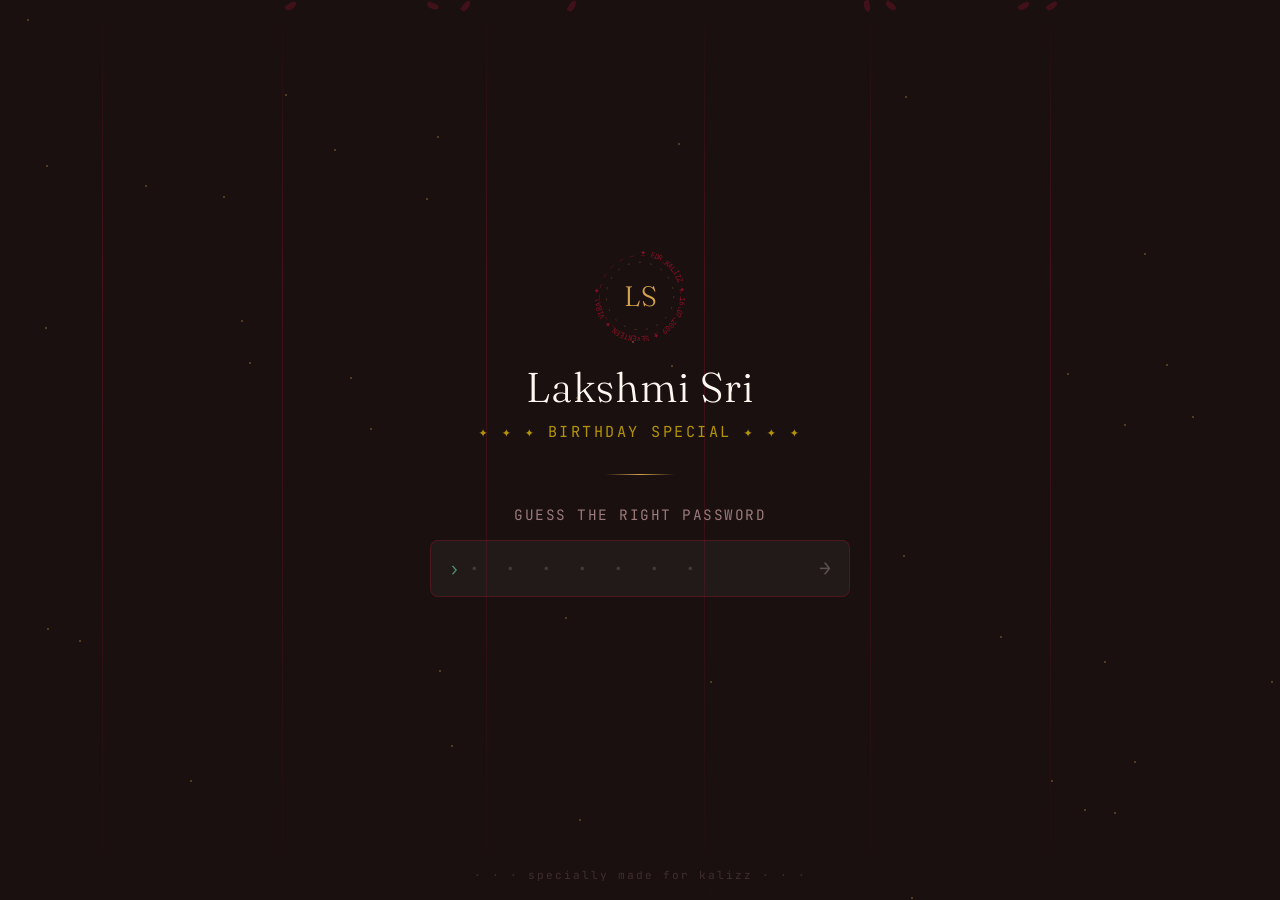
==== commit aeb9a840: "Initial site upload" ====
--- a/index.html
+++ b/index.html
@@ -647,7 +647,7 @@
     </div>
 
     <div class="lock-title">Lakshmi Sri</div>
-    <div class="lock-subtitle">✦ ✦ ✦ a birthday special ✦ ✦ ✦ </div> 
+    <div class="lock-subtitle">✦ ✦ ✦ birthday special ✦ ✦ ✦ </div> 
     <div class="lock-divider"></div>
 
     <div class="lock-prompt">guess the right password</div>
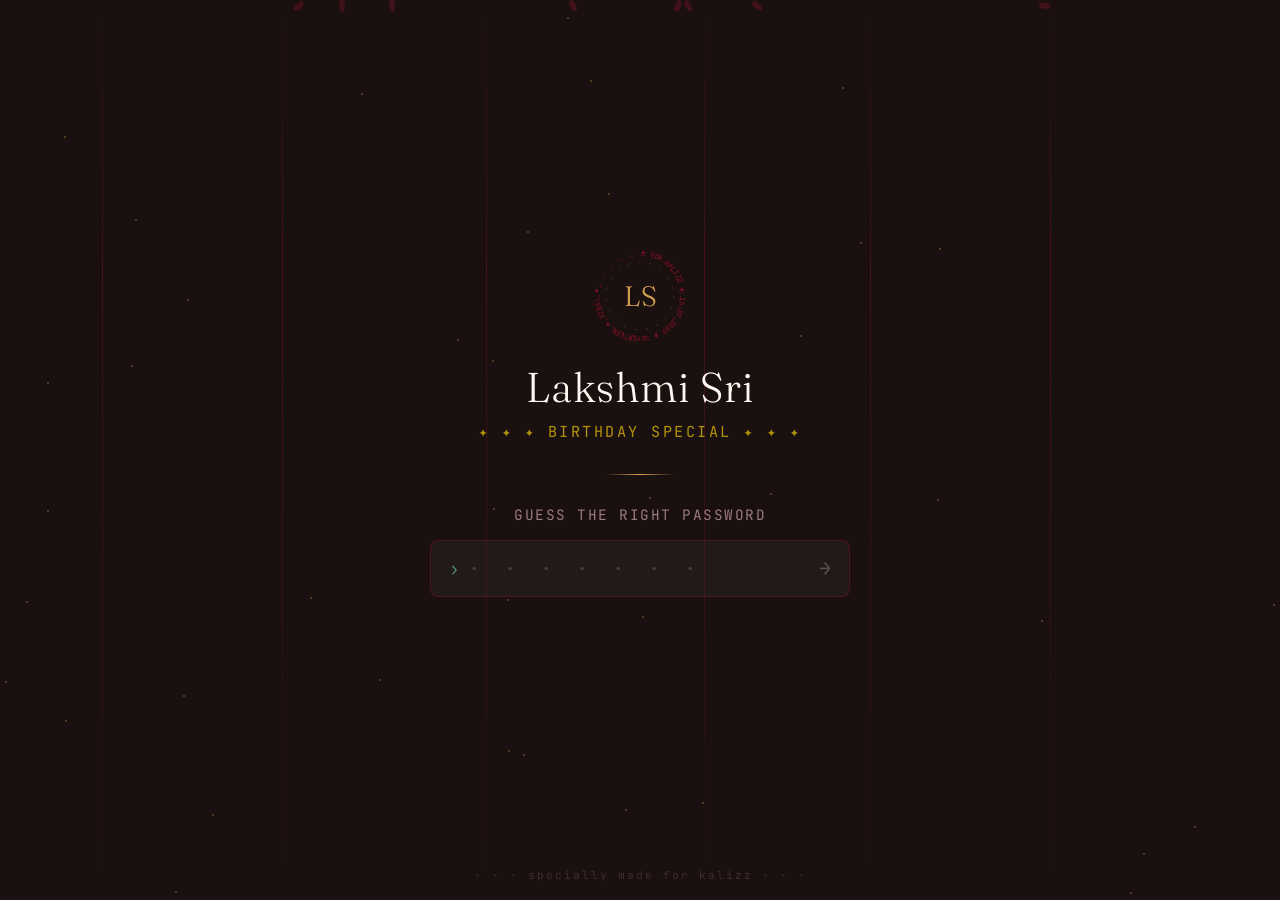
==== commit 9f3677a2: "all done" ====
--- a/index.html
+++ b/index.html
@@ -3,7 +3,8 @@
 <head>
   <meta charset="UTF-8">
   <meta name="viewport" content="width=device-width, initial-scale=1.0">
-  <title>Lakshmi Sri · Seventeen</title>
+  <title>Lakshmi Sri · Virat</title>
+  <link rel="icon" type="image/png" href="assets/favicon.png">
   <link rel="preconnect" href="https://fonts.googleapis.com">
   <link rel="preconnect" href="https://fonts.gstatic.com" crossorigin>
   <link href="https://fonts.googleapis.com/css2?family=Fraunces:ital,wght@0,300;0,400;1,300;1,400&family=JetBrains+Mono:wght@300;400&display=swap" rel="stylesheet">
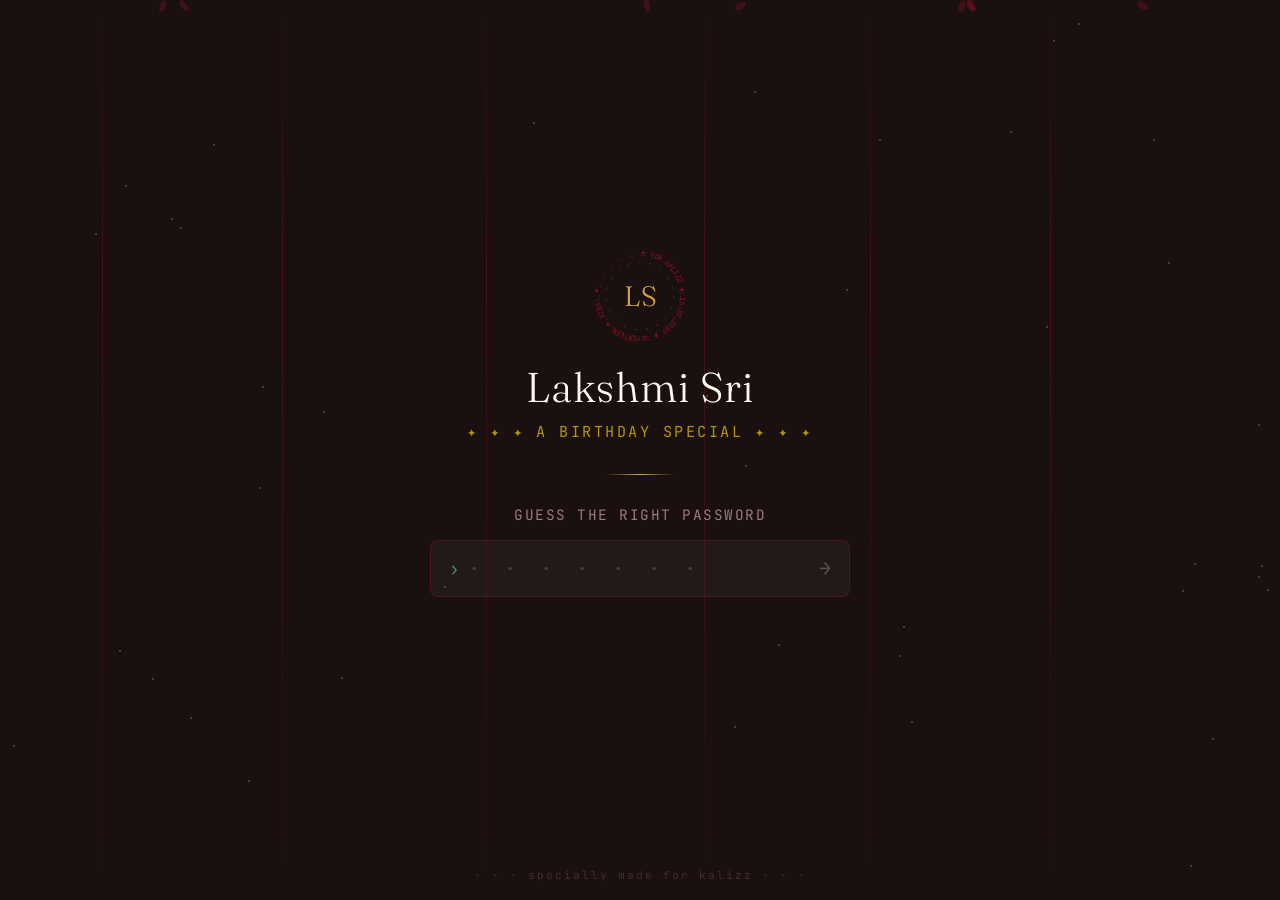
==== commit 18caf858: "it's done" ====
--- a/index.html
+++ b/index.html
@@ -4,7 +4,6 @@
   <meta charset="UTF-8">
   <meta name="viewport" content="width=device-width, initial-scale=1.0">
   <title>Lakshmi Sri · Virat</title>
-  <link rel="icon" type="image/png" href="assets/favicon.png">
   <link rel="preconnect" href="https://fonts.googleapis.com">
   <link rel="preconnect" href="https://fonts.gstatic.com" crossorigin>
   <link href="https://fonts.googleapis.com/css2?family=Fraunces:ital,wght@0,300;0,400;1,300;1,400&family=JetBrains+Mono:wght@300;400&display=swap" rel="stylesheet">
@@ -648,7 +647,7 @@
     </div>
 
     <div class="lock-title">Lakshmi Sri</div>
-    <div class="lock-subtitle">✦ ✦ ✦ birthday special ✦ ✦ ✦ </div> 
+    <div class="lock-subtitle">✦ ✦ ✦ a birthday special ✦ ✦ ✦ </div> 
     <div class="lock-divider"></div>
 
     <div class="lock-prompt">guess the right password</div>
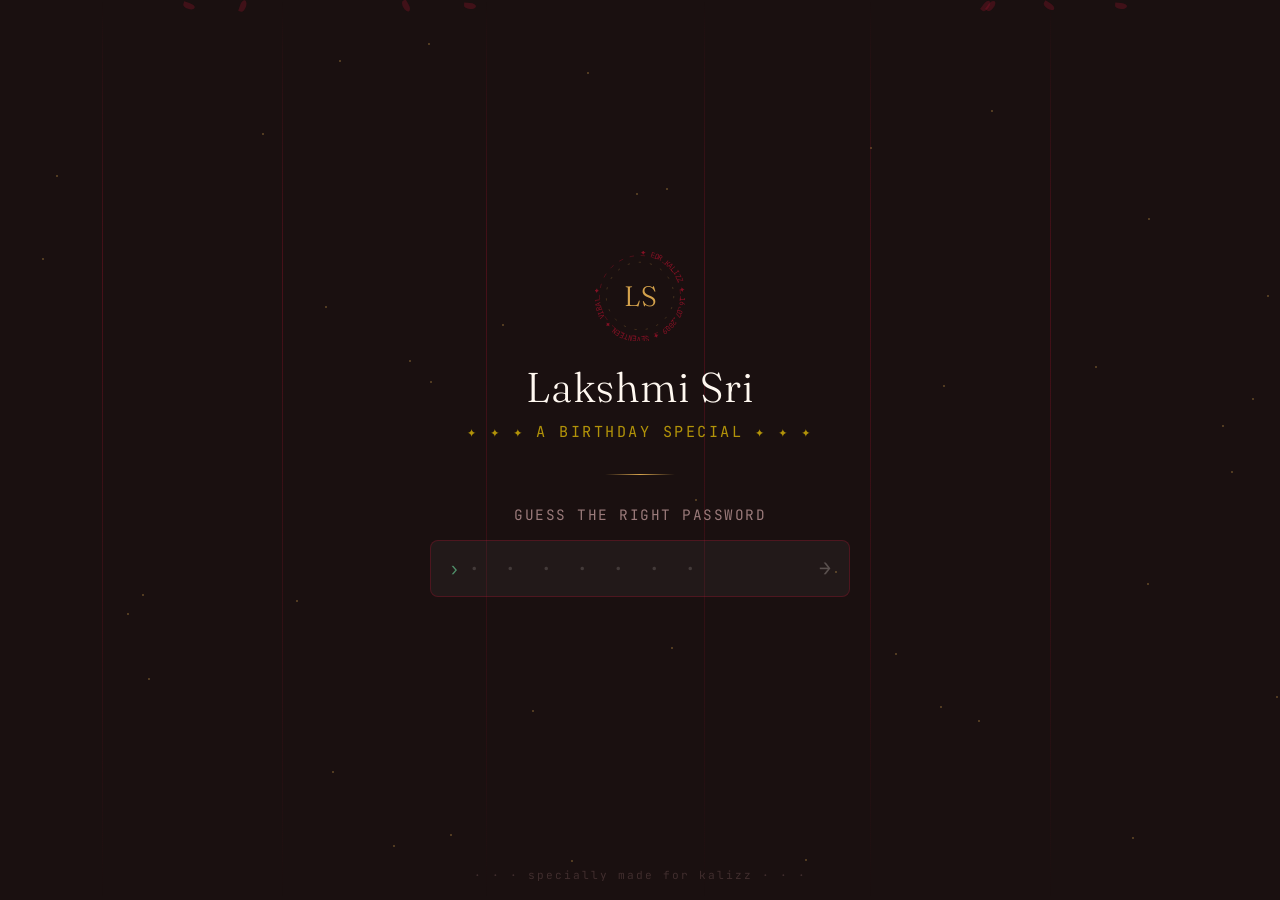
==== commit 88c8df9d: "infinity" ====
--- a/index.html
+++ b/index.html
@@ -3,7 +3,8 @@
 <head>
   <meta charset="UTF-8">
   <meta name="viewport" content="width=device-width, initial-scale=1.0">
-  <title>Lakshmi Sri · Virat</title>
+  <title>Lakshmi Sri</title>
+  <link rel="icon" type="image/png" href="assets/favicon.png">
   <link rel="preconnect" href="https://fonts.googleapis.com">
   <link rel="preconnect" href="https://fonts.gstatic.com" crossorigin>
   <link href="https://fonts.googleapis.com/css2?family=Fraunces:ital,wght@0,300;0,400;1,300;1,400&family=JetBrains+Mono:wght@300;400&display=swap" rel="stylesheet">
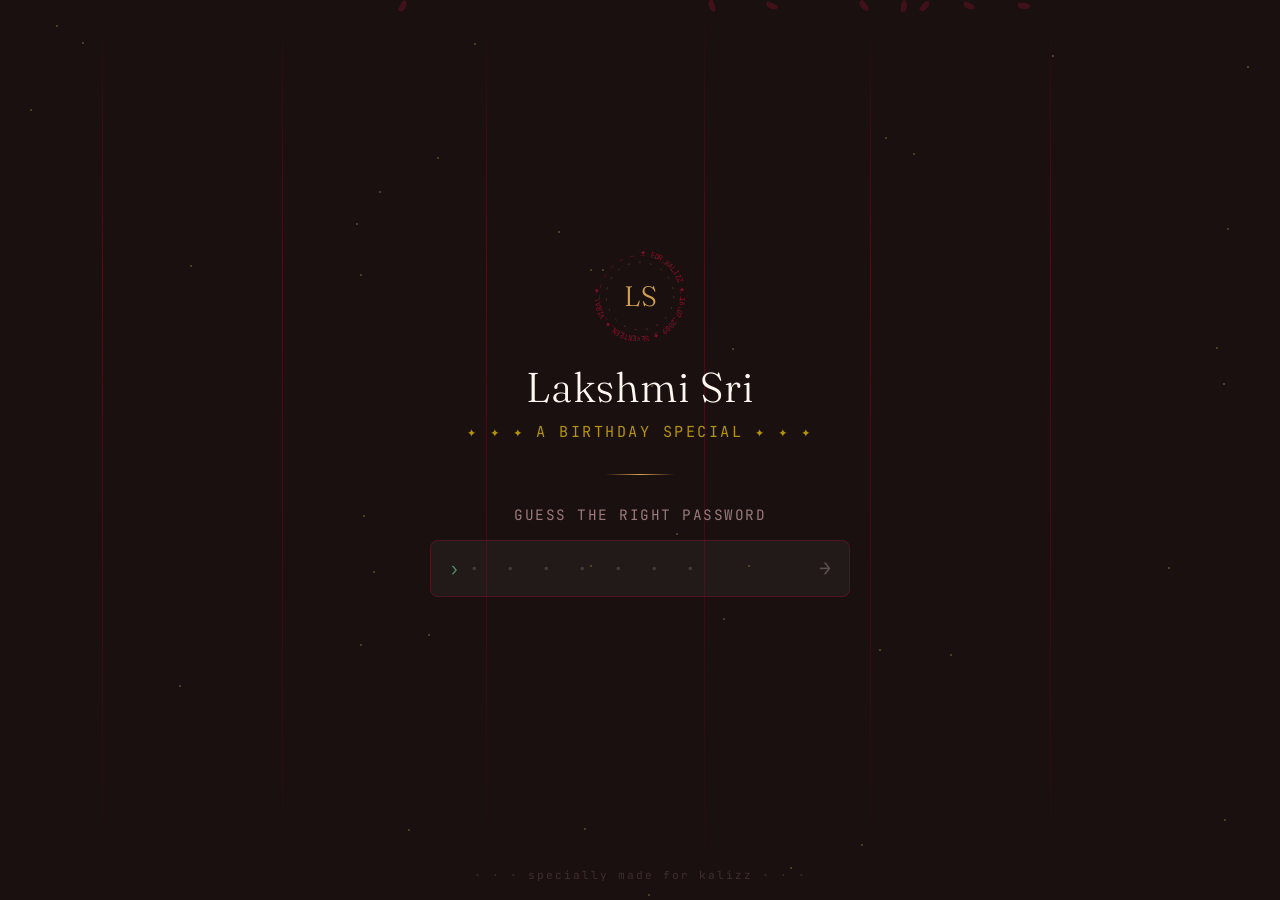
==== commit df61683c: "infinity" ====
--- a/index.html
+++ b/index.html
@@ -3,7 +3,7 @@
 <head>
   <meta charset="UTF-8">
   <meta name="viewport" content="width=device-width, initial-scale=1.0">
-  <title>Lakshmi Sri</title>
+  <title>Lakshmi Sri . The Game Changer</title>
   <link rel="icon" type="image/png" href="assets/favicon.png">
   <link rel="preconnect" href="https://fonts.googleapis.com">
   <link rel="preconnect" href="https://fonts.gstatic.com" crossorigin>
